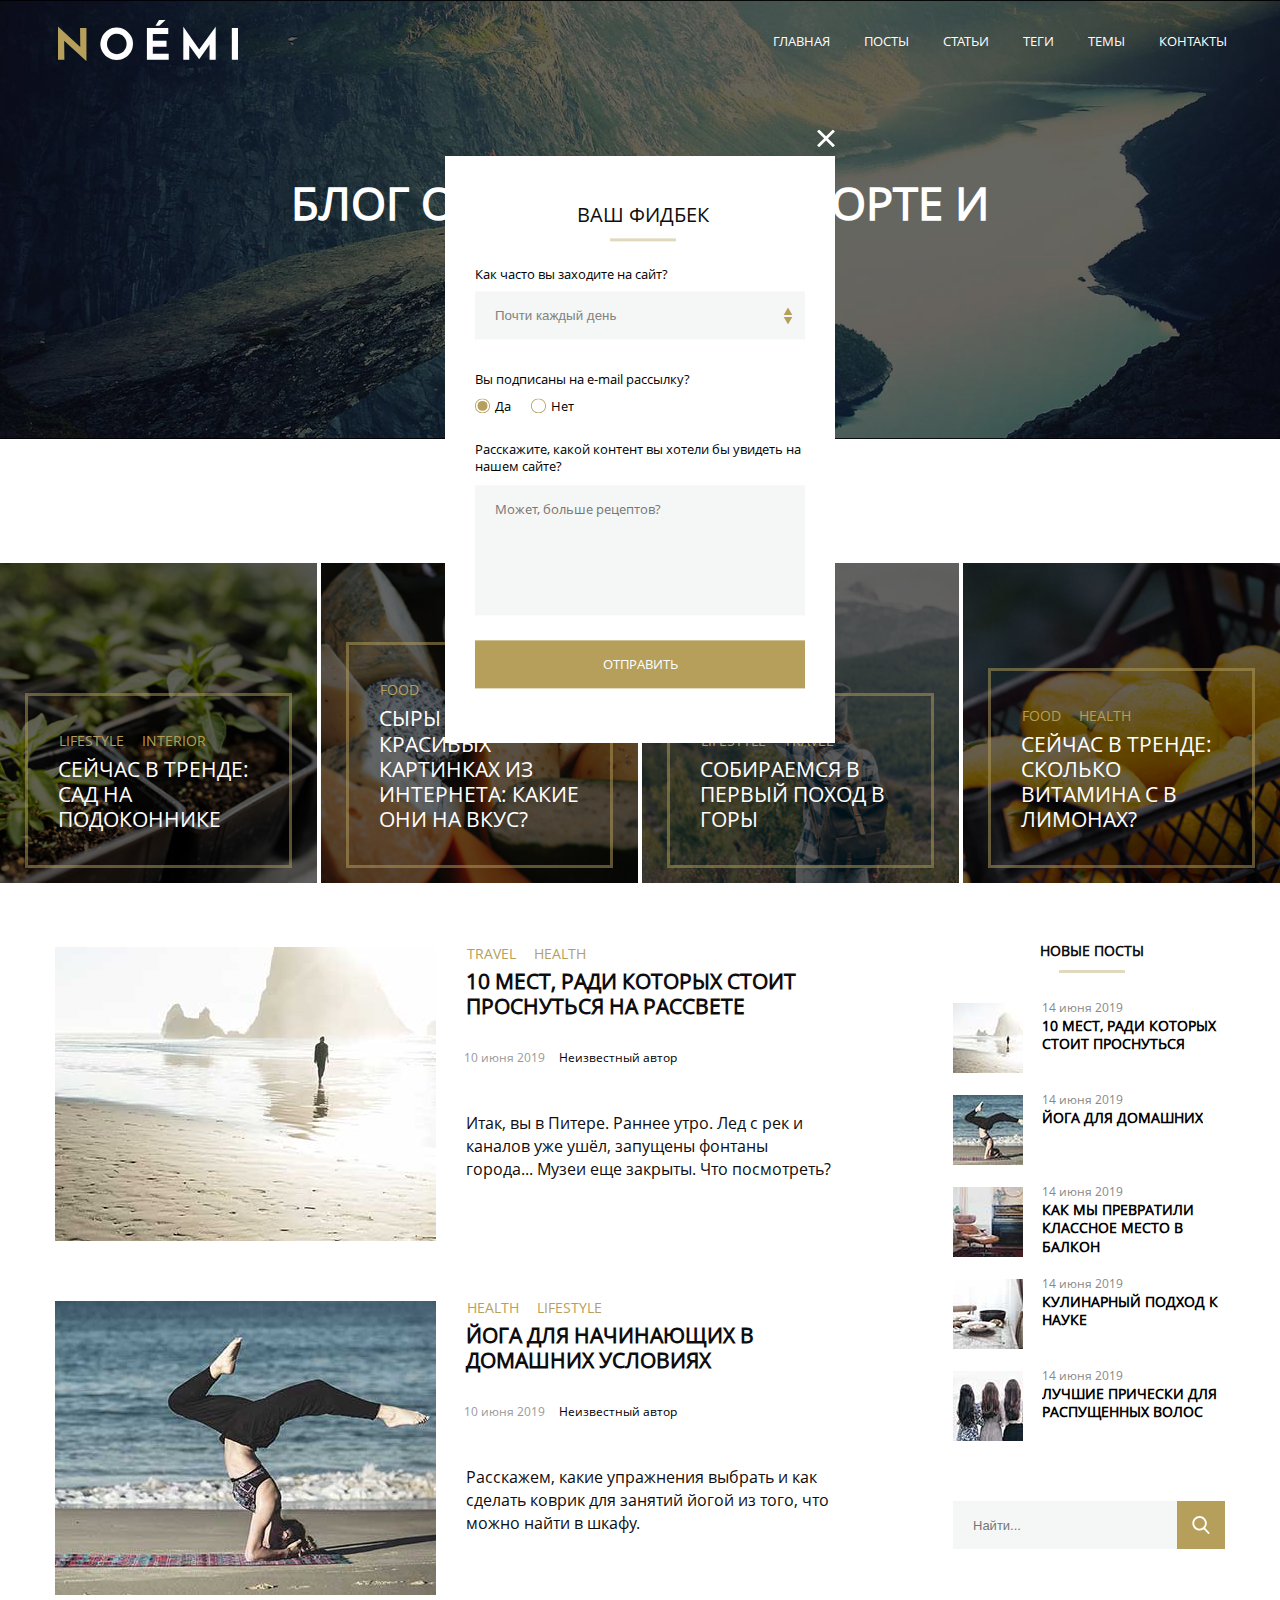
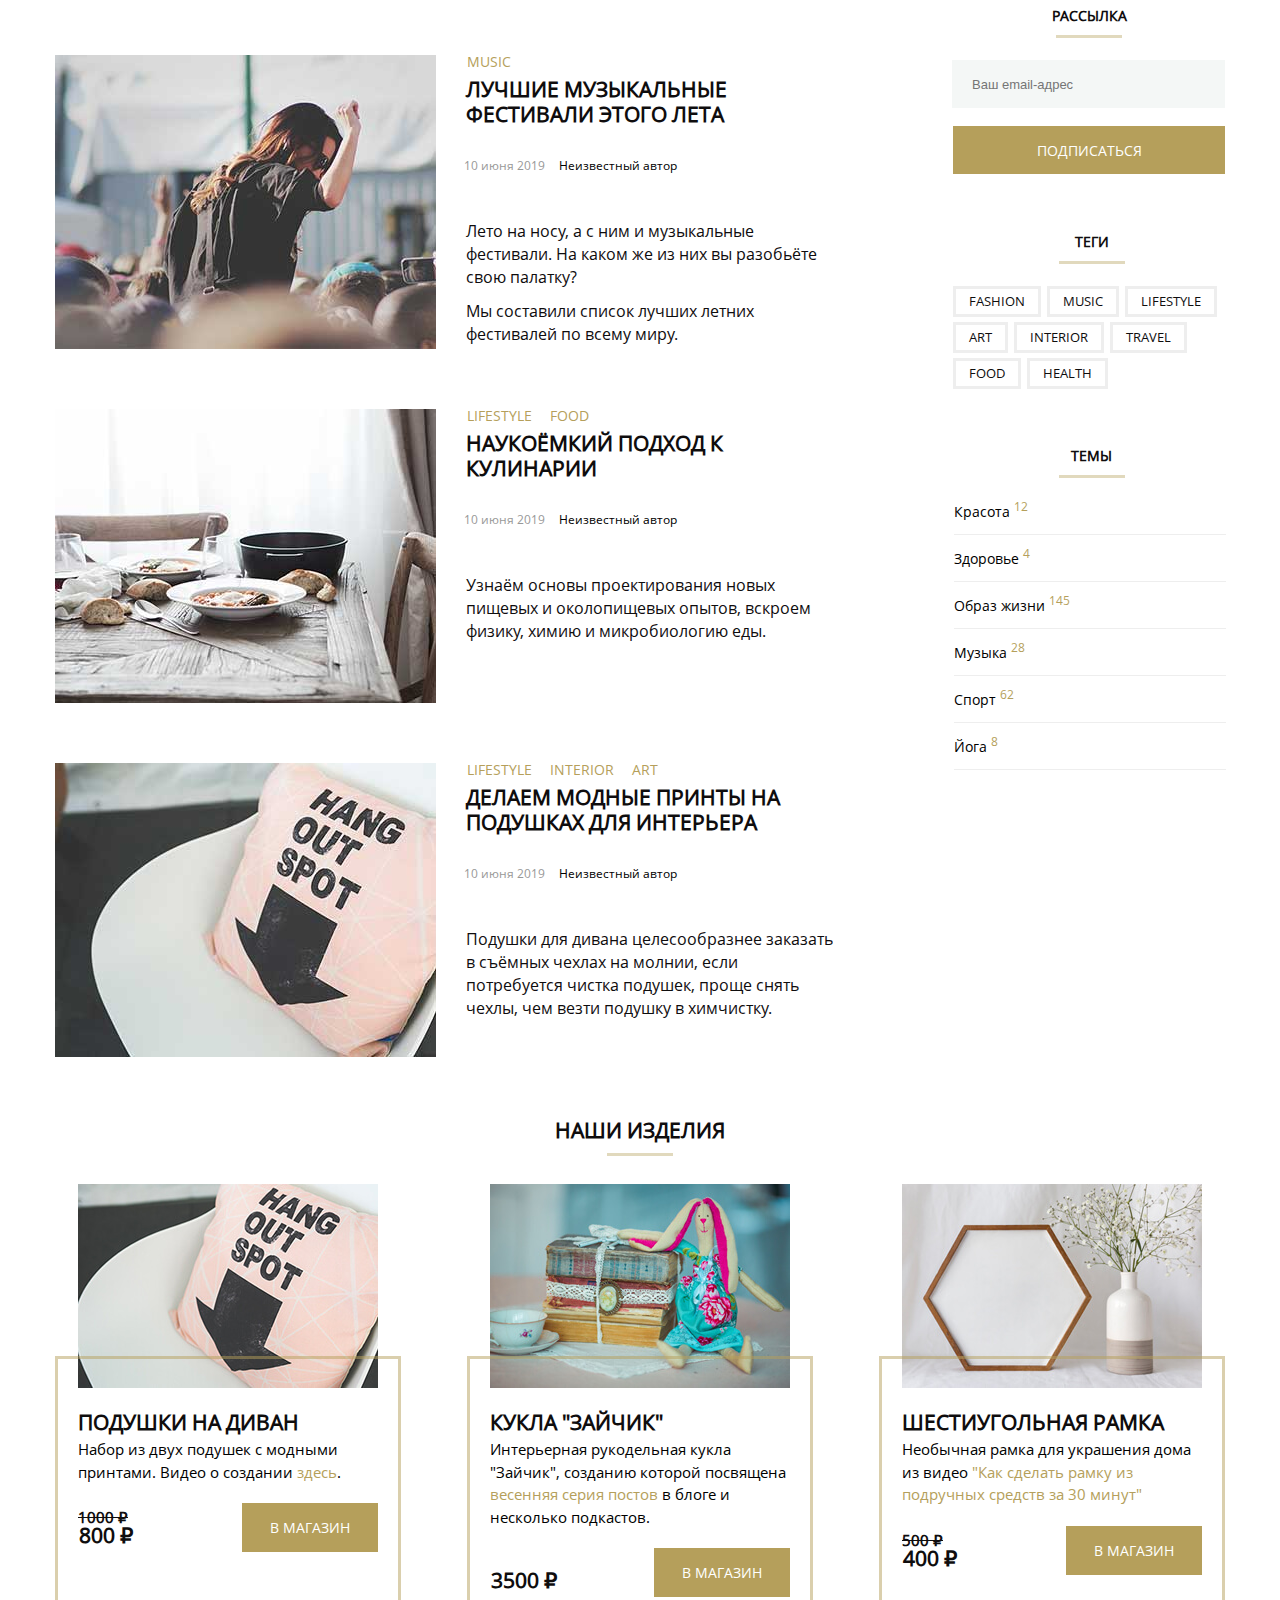
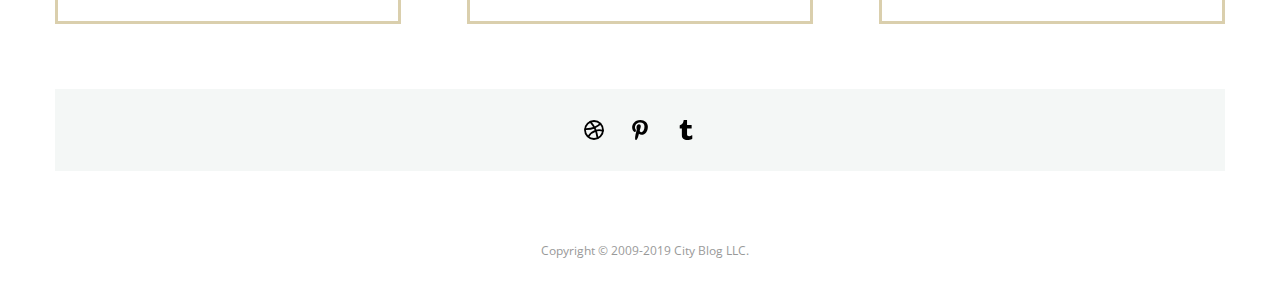
==== index.html @ 02166ed2 "way" ====
<!DOCTYPE html>
<html lang="en">

<head>
  <meta charset="UTF-8">
  <meta name="viewport" content="width=device-width, initial-scale=1.0">
  <title>Блог о творчестве, спорте и образе жизни></title>
    <link rel="stylesheet" href="css/style.css">
</head>
<body>

 <header class="header">
    <div class="header-wrapper">
          <div class="header-navigation">
            <div class="header-logo">
                <a href="#0">
                    <img src="svg/noemi-logo.svg" 
                    alt="Блог о творчестве, спорте и образе жизни"
                     class="header-logo__image">
                    </a>
                </div>
                <nav class="header-menu">
                  <button type="button" class="menu__button">
                    <span class="menu__button-label"></span>
                  </button>
                  <ul class="header-menu__list">
                    <li class="header-menu__item">
                      <a href="#" class="header-menu__link">Главная</a>
                    </li>
                    <li class="header-menu__item">
                      <a href="#" class="header-menu__link">Посты</a>
                    </li>
                    <li class="header-menu__item">
                      <a href="#" class="header-menu__link">Статьи</a>
                    </li>
                    <li class="header-menu__item">
                      <a href="#" class="header-menu__link">Теги</a>
                    </li>
                    <li class="header-menu__item">
                      <a href="#" class="header-menu__link">Темы</a>
                    </li>
                    <li class="header-menu__item">
                      <a href="#" class="header-menu__link">Контакты</a>
                    </li>
                  </ul>
                </nav>
              </div>
            </div>
            <div class="header__title-logo">
              <a href="#0">
                <img src="SVG/noemi-logo.svg"
                alt="Блог о творчестве, спорте и образе жизни"
                     class="header-logo__image">
                    </a>
                </div>
                <h1 class="header__title">Блог о творчестве, спорте и образе жизни</h1>
              </header>
          
              <div class="page">
                <section class="aside-item trend">
                  <h3 class="trend__title">Сейчас в тренде</h3>
                  <div class="trend-posts__container">
                    <div class="trend-post trend-pic1">
                      <div class="trend-post__info">
                        <ul class="trend-post__tags">
                          <li class="trend-post__tag-wrapper">
                            <a href="" class="trend-post__tag">lifestyle</a>
                          </li>
                          <li class="trend-post__tag-wrapper">
                            <a href="" class="trend-post__tag">interior</a>
                          </li>
                        </ul>
                        <div class="trend-post__header-wrapper">
                          <a href="#0" class="trend-post__header">
                            Сейчас в тренде: сад на подоконнике
                          </a>
                        </div>
                      </div>
                    </div>
                    <div class="trend-post trend-pic2">
                      <div class="trend-post__info">
                        <ul class="trend-post__tags">
                          <li class="trend-post__tag-wrapper">
                            <a href="" class="trend-post__tag">food</a>
                          </li>
                        </ul>
                        <div class="trend-post__header-wrapper">
                          <a href="#0" class="trend-post__header">
                            Сыры на красивых картинках из интернета: какие они на вкус?</a>
                        </div>
                      </div>
                    </div>
                    <div class="trend-post trend-pic3">
                      <div class="trend-post__info">
                        <ul class="trend-post__tags">
                          <li class="trend-post__tag-wrapper">
                            <a href="" class="trend-post__tag">lifestyle</a>
                          </li>
                          <li class="trend-post__tag-wrapper">
                            <a href="" class="trend-post__tag">travel</a>
                          </li>
                        </ul>
                        <div class="trend-post__header-wrapper">
                          <a href="#0" class="trend-post__header">
                            Собираемся в первый поход в горы</a>
                        </div>
                      </div>
                    </div>
                    <div class="trend-post trend-pic4">
                      <div class="trend-post__info">
                        <ul class="trend-post__tags">
                          <li class="trend-post__tag-wrapper">
                            <a href="" class="trend-post__tag">food</a>
                          </li>
                          <li class="trend-post__tag-wrapper">
                            <a href="" class="trend-post__tag">health</a>
                          </li>
                        </ul>
                        <div class="trend-post__header-wrapper">
                          <a href="#0" class="trend-post__header">
                            Сейчас в тренде: сколько витамина C в лимонах?</a>
                        </div>
                      </div>
                    </div>
                  </div>
                </section>
          
                <div class="content-wrapper">
                  <main class="post-list">
                    <article class="post">
                      <a href="#0" class="post__pic">
                        <img class="post__img" src="image/last-post1.jpg"
                        alt="10 мест, ради которых стоит проснуться на рассвете">
                    </a>
                    <div class="post__info">
                      <ul class="post__tags">
                        <li class="post__tag-wrapper">
                            <a href="" class="post__tag">travel</a>
                        </li>
                        <li class="post__tag-wrapper">
                          <a href="" class="post__tag">health</a>
                        </li>
                      </ul>
                      <a href="#0">
                        <h4 class="post__header">
                          10 мест, ради которых стоит проснуться на рассвете
                        </h4>
                      </a>
                      <div class="post__date-author">
                        <time class="post__date" datetime="2019-06-10 12:00">10 июня 2019</time>
                        <a href="#0" class="post__author">Неизвестный автор</a>
                      </div>
                      <p class="post__intro">
                        Итак, вы в Питере. Раннее утро. Лед с рек и каналов уже ушёл,
                        запущены фонтаны города... Музеи еще закрыты. Что посмотреть?
                      </p>
                      <div class="post_border"></div>
                    </div>
                  </article>
                  <article class="post">
                    <a href="#0" class="post__pic">
                      <img class="post__img" src="image/last-post2.jpg"   
                      alt="Йога для начинающих в домашних условиях">
                    </a>
                    <div class="post__info">
                      <ul class="post__tags">
                        <li class="post__tag-wrapper">
                          <a href="#0" class="post__tag">health</a>
                        </li>
                        <li class="post__tag-wrapper">
                          <a href="#0" class="post__tag">lifestyle</a>
                        </li>
                      </ul>
                      <a href="#0">
                        <h4 class="post__header">
                          Йога для начинающих в домашних условиях
                        </h4></a>
                      <div class="post__date-author">
                        <time class="post__date" datetime="2019-06-10 12:00">10 июня 2019</time>
                        <a href="#0" class="post__author">Неизвестный автор</a>
                      </div>
                      <p class="post__intro">
                        Расскажем, какие упражнения выбрать и как сделать коврик для
                        занятий йогой из того, что можно найти в шкафу.
                      </p>
                      <div class="post_border"></div>
                    </div>
                  </article>
                  <article class="post">
                    <a href="#0" class="post__pic">
                      <img class="post__img" src="image/last-post3.jpg"
                      alt="Лучшие музыкальные фестивали этого лета">
            </a>
            <div class="post__info">
              <ul class="post__tags">
                <li class="post__tag-wrapper">
                  <a href="#0" class="post__tag">music</a>
                </li>
              </ul>
              <a href="#0">
                <h4 class="post__header">
                  Лучшие музыкальные фестивали этого лета
                </h4></a>
              <div class="post__date-author">
                <time class="post__date" datetime="2019-06-10 12:00">10 июня 2019</time>
                <a href="#0" class="post__author">Неизвестный автор</a>
              </div>
              <p class="post__intro">
                Лето на носу, а с ним и музыкальные фестивали. На каком же из
                них вы разобьёте свою палатку?
              </p>
              <p class="post__intro">
                Мы составили список лучших летних фестивалей по всему миру.
              </p>
              <div class="post_border"></div>
            </div>
          </article>
          <article class="post">
            <a href="#0" class="post__pic">
              <img class="post__img" src="image/last-post4.jpg"
              alt="Наукоёмкий подход к кулинарии">
            </a>
            <div class="post__info">
              <ul class="post__tags">
                <li class="post__tag-wrapper">
                  <a href="#0" class="post__tag">lifestyle</a>
                </li>
                <li class="post__tag-wrapper">
                  <a href="#0" class="post__tag">food</a>
                </li>
              </ul>
              <a href="#0">
                <h4 class="post__header">Наукоёмкий подход к кулинарии</h4></a>
              <div class="post__date-author">
                <time class="post__date" datetime="2019-06-10 12:00">10 июня 2019</time>
                <a href="#0" class="post__author">Неизвестный автор</a>
              </div>
              <p class="post__intro">
                Узнаём основы проектирования новых пищевых и околопищевых
                опытов, вскроем физику, химию и микробиологию еды.
              </p>
              <div class="post_border"></div>
            </div>
          </article>
          <article class="post">
            <a href="#0" class="post__pic">
              <img class="post__img" src="image/last-post5.jpg" 
              alt="Делаем модные принты на подушках для интерьера">
            </a>
            <div class="post__info">
              <ul class="post__tags">
                <li class="post__tag-wrapper">
                  <a href="#0" class="post__tag">lifestyle</a>
                </li>
                <li class="post__tag-wrapper">
                  <a href="#0" class="post__tag">interior</a>
                </li>
                <li class="post__tag-wrapper">
                  <a href="#0" class="post__tag">art</a>
                </li>
              </ul>
              <a href="#0">
                <h4 class="post__header">
                  Делаем модные принты на подушках для интерьера
                </h4></a>
              <div class="post__date-author">
                <time class="post__date" datetime="2019-06-10 12:00">10 июня 2019</time>
                <a href="#0" class="post__author">Неизвестный автор</a>
              </div>
              <p class="post__intro">
                Подушки для дивана целесообразнее заказать в съёмных чехлах на
                молнии, если потребуется чистка подушек, проще снять чехлы, чем
                везти подушку в химчистку.
              </p>
              <div class="post_border post_border-last"></div>
            </div>
          </article>
        </main>

        <aside class="aside">
          <section class="aside-item latest-posts">
            <h3 class="aside-item__title">Новые посты</h3>
            <div class="latest-posts__container">
              <div class="latest-post">
                <figure class="latest-post__pic">
                  <img src="image/2.jpg"
                  alt="10 мест, ради которых стоит проснуться">
                </figure>
                <div class="latest-post__info">
                  <time class="latest-post__date" datetime="2019-06-14 12:00">14 июня 2019</time>
                  <h4 class="latest-post__subtitle">
                    <a href="#0" class="latest-post__link">10 мест, ради которых стоит проснуться</a>
                  </h4>
                </div>
              </div>
              <div class="latest-post">
                <figure class="latest-post__pic">
                  <img src="image/151.jpg" alt="Йога для домашних">
                </figure>
                <div class="latest-post__info">
                  <time class="latest-post__date" datetime="2019-06-14 12:00">14 июня 2019</time>
                  <h4 class="latest-post__subtitle">
                    <a href="#0" class="latest-post__link">Йога для домашних</a>
                  </h4>
                </div>
              </div>
              <div class="latest-post">
                <figure class="latest-post__pic">
                  <img src="image/45.jpg"
                  alt="Как мы превратили классное место в балкон">
                </figure>
                <div class="latest-post__info">
                  <time class="latest-post__date" datetime="2019-06-14 12:00">14 июня 2019</time>
                  <h4 class="latest-post__subtitle">
                    <a href="#0" class="latest-post__link">Как мы превратили классное место в балкон
                    </a>
                  </h4>
                </div>
              </div>
              <div class="latest-post">
                <figure class="latest-post__pic">
                  <img src="image/501.jpg"
                  alt="Кулинарный подход к науке">
                </figure>
                <div class="latest-post__info">
                  <time class="latest-post__date" datetime="2019-06-14 12:00">14 июня 2019</time>
                  <h4 class="latest-post__subtitle">
                    <a href="#0" class="latest-post__link">Кулинарный подход к науке</a>
                  </h4>
                </div>
              </div>
              <div class="latest-post">
                <figure class="latest-post__pic">
                  <img src="image/7.jpg" 
                  alt="Лучшие прически для распущенных волос">
                </figure>
                <div class="latest-post__info">
                  <time class="latest-post__date" datetime="2019-06-14 12:00">14 июня 2019</time>
                  <h4 class="latest-post__subtitle">
                    <a href="#0" class="latest-post__link">Лучшие прически для распущенных волос</a>
                  </h4>
                </div>
              </div>
            </div>
          </section>
          <div class="aside-item">
            <form class="search">
              <label class="search__input-label">
                <span class="visually-hidden">Поле поиска</span>
                <input type="search" class="search__input" placeholder="Найти...">
              </label>    
              <button class="search__button">
                <img src="svg/search.svg"
                alt="Найти...">
                <span class="visually-hidden">Найти</span>
              </button>
            </form>
          </div>
          <section class="aside-item">
            <h3 class="aside-item__title mailing-list__title">Рассылка</h3>
            <form class="mailing-list">
              <input type="email" class="mailing-list__input" placeholder="Ваш email-адрес">
              <button class="mailing-list__button">Подписаться</button>
            </form>
          </section>
          <section class="aside-item tags">
            <h3 class="aside-item__title">Теги</h3>
            <ul class="tags__container">
              <li class="tags__item-wrapper">
                <a href="#0" class="tags__item">Fashion</a>
              </li>
              <li class="tags__item-wrapper">
                <a href="#0" class="tags__item">Music</a>
              </li>
              <li class="tags__item-wrapper">
                <a href="#0" class="tags__item">Lifestyle</a>
              </li>
              <li class="tags__item-wrapper">
                <a href="#0" class="tags__item">Art</a>
              </li>
              <li class="tags__item-wrapper">
                <a href="#0" class="tags__item">Interior</a>
              </li>
              <li class="tags__item-wrapper">
                <a href="#0" class="tags__item">Travel</a>
              </li>
              <li class="tags__item-wrapper">
                <a href="#0" class="tags__item">Food</a>
              </li>
              <li class="tags__item-wrapper">
                <a href="#0" class="tags__item">Health</a>
              </li>
            </ul>
          </section>
          <section class="aside-item themes">
            <h3 class="aside-item__title">Темы</h3>
            <ul class="themes__container">
              <li class="themes__item">
                <a href="#0" class="themes__name">Красота</a>
                <span class="themes__number">12</span>
              </li>
              <li class="themes__item">
                <a href="#0" class="themes__name">Здоровье</a>
                <span class="themes__number">4</span>
              </li>
              <li class="themes__item">
                <a href="#0" class="themes__name">Образ жизни</a>
                <span class="themes__number">145</span>
              </li>
              <li class="themes__item">
                <a href="#0" class="themes__name">Музыка</a>
                <span class="themes__number">28</span>
              </li>
              <li class="themes__item">
                <a href="#0" class="themes__name">Спорт</a>
                <span class="themes__number">62</span>
              </li>
              <li class="themes__item">
                <a href="#0" class="themes__name">Йога</a>
                <span class="themes__number">8</span>
              </li>
            </ul>
          </section>
        </aside>
      </div>

      <section class="aside-item products">
        <h3 class="products__title">Наши изделия</h3>
        <div class="products__container">
          <article class="product">
            <a href="#0" class="product__pic">
              <div class="settee-pillows product__img"></div>
            </a>
            <div class="product__content">
              <div class="product__header-wrapper">
                <h4 class="product__header">
                  <a href="#0" class="product__header-link">
                    Подушки на диван</a>
                </h4>
              </div>
              <div class="product__description">
                Набор из двух подушек с модными принтами. Видео о создании
                <a href="#0" class="product__description-link">здесь</a>.
              </div>
              <div class="product__price_and_button">
                <div class="product__price_wrapper">
                  <div class="product__obsolete-price">1000 ₽</div>
                  <div class="product__price"> 800 ₽</div>
                </div>
                <button class="product__buy"> В магазин</button>
              </div>
            </div>
          </article>
          <article class="product">
            <a href="#0" class="product__pic">
              <div class="doll-hare product__img"></div>
            </a>
            <div class="product__content">
              <div class="product__header-wrapper">
                <h4 class="product__header">
                  <a href="#0" class="product__header-link">Кукла  "зайчик"</a>
                </h4>
              </div>
              <div class="product__description">
                Интерьерная рукодельная кукла "Зайчик", созданию которой
                посвящена
                <a href="#0" class="product__description-link">весенняя серия постов</a>
                в блоге и несколько подкастов.
              </div>
              <div class="product__price_and_button">
                <div class="product__price_wrapper">
                  <div class="product__price">3500 ₽</div>
                </div>
                <button class="product__buy">В магазин</button>
              </div>
            </div>
          </article>
          <article class="product">
            <a href="#0" class="product__pic">
              <div class="octagon product__img"></div>
            </a>
            <div class="product__content">
              <div class="product__header-wrapper">
                <h4 class="product__header">
                  <a href="#0" class="product__header-link">Шестиугольная рамка</a>
                </h4>
              </div>
              <div class="product__description">
                Необычная рамка для украшения дома из видео
                <a href="#0" class="product__description-link">"Как сделать рамку из подручных средств за 30 минут"</a>
              </div>
              <div class="product__price_and_button">
                <div class="product__price_wrapper">
                  <div class="product__obsolete-price">500 ₽</div>
                  <div class="product__price">400 ₽</div>
                </div>
                <button class="product__buy">В магазин</button>
              </div>
            </div>
          </article>
        </div>
      </section>
    </div>

    <footer>
        <div class="footer-wrapper">
          <address class="footer__social">
            <ul class="social__items-list">
              <li class="social__item">
                <a href="#0" class="social__item-link social__item-dribbble">
                  <span class="visually-hidden">dribble</span>
                </a>
              </li>
              <li class="social__item">
                <a href="#0" class="social__item-link social__item-pinterest">
                  <span class="visually-hidden">pinterest</span>
                </a>
              </li>
              <li class="social__item">
                <a href="#0" class="social__item-link social__item-tumblr">
                  <span class="visually-hidden">tumblr</span>
                </a>
              </li>
            </ul>
          </address>
          <div class="footer__copyright">
            <a href="#0" class="footer__copyright-link">Copyright © 2009-2019 City Blog LLC.
            </a>
          </div>
        </div>
      </footer>

    <!-- FEEDBACK POPUP -->
    <div class="feedback-form">
      <div class="aside-item__title feedback__title">Ваш фидбек</div>
      <div class="feedback__textblock">Как часто вы заходите на сайт?</div>
      <select class="feedback__interval">
        <option>Почти каждый день</option>
        <option>Почти каждую ночь</option>
      </select>
      <div class="feedback__textblock">Вы подписаны на e-mail рассылку?</div>
      <div class="feedback__email-signup__group">
        <div class="feedback__email-signup-item">
          <input type="radio" class="feedback__email-signup__radio" name="email-signup__group" id="feedback__email-signup__yes" checked="">
          <label class="feedback__email-signup__text" for="feedback__email-signup__yes">Да</label>
        </div>
        <div class="feedback__email-signup-item">
          <input type="radio" class="feedback__email-signup__radio" name="email-signup__group" id="feedback__email-signup__no">
          <label class="feedback__email-signup__text" for="feedback__email-signup__no">Нет</label>
        </div>
      </div>
      <div class="feedback__textblock">
        Расскажите, какой контент вы хотели бы увидеть на нашем сайте?
      </div>
      <textarea class="feedback__comment" name="feedback" cols="40" rows="5" placeholder="Может, больше рецептов?"></textarea>
      <button class="feedback-send__button">Отправить</button>
    </div>
                        

</body>
</html>
---- css/style.css ----
@font-face {
  font-family: open-sans-regular;
  src: url(../font/OpenSans-Regular.woff);
  font-weight: 400;
  font-style: normal;
}

@font-face {
  font-family: open-sans-bold;
  src: url(../font/OpenSans-Regular.woff2);
  font-weight: 400;
  font-style: normal;
}

body {
  margin: 0;
  font-family: open-sans-regular, serif;
}

a {
  text-decoration: none;
  text-transform: uppercase;
}

/* ====================== HEADER ====================== */

.header {
  background-repeat: no-repeat;
  background-position: center center;
  background-size: cover;
  position: relative;
  padding: 0 0;
  z-index: 0;
}
.header::after {
  content: "";
  background-color: rgba(0, 0, 0, 0.6);
  position: absolute;
  top: 0;
  left: 0;
  right: 0;
  padding: 0 0;
  width: 100%;
  height: 100%;
  z-index: -1;
}
.header-wrapper {
  margin: auto;
  padding: 0 0;
}
.menu__button {
  width: 0.9em;
  height: 0.8em;
  border: none;
  padding: 0;
  background-color: transparent;
  font-size: 25px;
  position: relative;
  text-indent: -9999px;
  cursor: pointer;
}
.menu__button-label {
  width: 100%;
  height: 3px;
  margin-top: -0.1em;
  border-radius: 5px;
  background-color: #ffffff;
  position: absolute;
  left: 0;
  top: 50%;
}
.header__title {
  font-family: open-sans-bold, serif;
  text-transform: uppercase;
  color: white;
  text-align: center;
}

@media  (min-width: 1200px)  {
  .header {
    background-image:  url(../image/banner-bg.jpg);
}
.header-wrapper {
  flex-direction: column;
  align-items: center;
  display: flex;
}
.header-navigation {
  margin-top: 20px;
  align-items: center;
  display: flex;
  justify-content: space-between;
  width: 1170px;
}
.header-logo {
  width: 180px;
  margin-left: 3px;
}
.menu__button {
  display: none;
}
.header-menu__list {
  list-style-type: none;
  margin: -5px -2px 0 0;
  display: flex;
  color: white;
}
.header-menu__link {
  color: white;
  font-size:  13px;
}
.header-menu__link:hover {
  text-decoration: underline;
}
.header-menu__item {
  text-decoration: none;
  text-transform: uppercase;
}
.header-menu__item:not(:first-child) {
  margin-left: 34px;
}
.header__title {
  width: 700px;
  padding: 100px 0 125px 0;
  margin: 0 auto;
  font-size: 45px;
  line-height: 1.65;
}
.header__title-logo {
  display: none;
}
}

@media (min-width: 641px) and (max-width: 1200px) {
.header {
  background-image: url(../image/banner-bg.jpg);
  padding-top: 43px;
}
.header-navigation {
  margin: 0px 35px 0 35px;
  display: flex;
  justify-content: space-between;
}
.header-logo {
  width: 160px;
}
.menu__button {
  margin-top: 10px;
}
.menu__button:before {
  top: 0;
}
.menu__button:after {
  bottom: 2px;
}
.menu__button:before,
.menu__button:after {
  content: "";
  width: 100%;
  height: 3px;
  border-radius: 5px;
  background-color: #ffffff;
  position: absolute;
  left: 0;
}
.header-menu__list {
  display: none;
}
.header__title {
  width: 600px;
  padding: 85px 0 116px 0;
  margin: 0 auto;
  font-size: 40px;
  line-height: 1.35;
}
.header__title-logo {
  display: none;
}
}

@media (max-width: 641px) {
.header {
  background-image: url(../image/banner-mobile.jpg);
}
.header-navigation {
margin: 0 15px 0 15px;
padding-top: 11px;
display: flex;
align-items: flex-end;
flex-direction: column;
}
.header-logo {
display: none;
}
.menu__button {
margin: 22px 2px 0 0;
}
.menu__button:before {
top: 0;
}
.menu__button:after {
bottom: 2px;
}
.menu__button:before,
.menu__button:after {
content: "";
width: 100%;
height: 3px;
border-radius: 5px;
background-color: #ffffff;
position: absolute;
left: 0;
}
.header-menu__list {
display: none;
}
.header__title {
padding: 30px 30px 212px 30px;
margin: 0 auto;
font-size: 112px;
line-height: 1.35;
}
.header__title-logo {
padding: 172px 45px 0 45px;
margin: auto;
}
}

/* ====================== TREND ====================== */

.trend__title {
font-family: open-sans-bold, serif;
color: #0f0d0e;
text-transform: uppercase;
text-align: center;
}
.trend__title::after {
content: "";
display: block;
background-color: #e1d9bd;
height: 3px;
width: 66px;
}
.trend-posts__container {
display: flex;
flex-wrap: wrap;
}
.trend-post__tags {
margin-top: -5px;
margin-bottom: 5px;
padding: 0;
list-style-type: none;
display: flex;
flex-wrap: wrap;
}
.trend-post__tag {
font-size:  13px;
color: #b59f5b;
font-family: open-sans-bold, serif;
margin: 1px;
align-self: flex-end;
}
.trend-post__tag:hover {
text-decoration: underline;
}
.trend-post {
background-repeat: no-repeat;
background-position: center center;
background-size: cover;
background-color: #606260;
position: relative;
padding: 0 0;
z-index: 0;
display: flex;
flex-direction: column;
justify-content: flex-end;
box-sizing: border-box;
}
.trend-post::after {
content: "";
background-color: rgba(0, 0, 0, 0.6);
position: absolute;
top: 0;
left: 0;
right: 0;
padding: 0 0;
width: 100%;
height: 100%;
z-index: -1;
}
.trend-post__tag-wrapper {
display: inline-block;
}

.trend-post__info {
box-sizing: border-box;
border: 3px solid rgba(181, 159, 91, 0.5);
color: #0f0d0e;
font-size:  12px;
text-transform: uppercase;
font-family: open-sans-bold, serif;
}

.trend-post__tags {
display: flex;
list-style-type: none;
}
.trend-post__header {
color: #fff;
font-size: 16px;
}
.trend-post__header:hover {
color: #b59f5b;
}
.trend-pic1{  
background-image: url(../image/trend1.jpg);
}
.trend-pic2{  
background-image: url(../image/trend2.jpg);
}
.trend-pic3{  
background-image: url(../image/trend3.jpg);
}
.trend-pic4{  
background-image: url(../image/trend4.jpg);
}

@media (min-width: 1200px) {
.trend__title {
  font-size: 21px;
  margin-bottom: 26px;
  margin-top: 13px;
}
.trend__title::after {
  margin: 8px auto 0;
}
.trend-post {
  min-height: 320px;
  width: calc((100% - 12px) / 4);
  margin: 2px 2px 0 2px;
  padding: 15px 25px;
}
.trend-post:nth-child(4n + 1) {
  margin: 2px 2px 0 0;
}
.trend-post:nth-child(4n) {
  margin: 2px 0 0 2px;
}
.trend-post__tag {
  font-size: 14px;
}
.trend-post__tag-wrapper {
  margin-right: 16px;
}
.trend-post__tags {
  margin: 35px 30px 0 30px;
}
.trend-post__header {
  font-size: 21px;
  line-height: 1.2;
}
.trend-post__header-wrapper {
  padding: 7px 30px 33px 30px;
}
}

@media (min-width: 641px) and (max-width: 1200px) {
.trend__title {
  font-size: 18px;
  margin-top: 18px;
  margin-bottom: 16px;
}
.trend__title::after {
  margin: 8px auto 0;
}
.trend-post {
  min-height: 248px;
  width: calc(50% - 2px);
  padding: 15px 20px 15px 20px;
}
.trend-post:nth-child(2n + 1) {
  margin: 3px 2px 0 0;
}
.trend-post:nth-child(2n + 2) {
  margin: 3px 0 0 2px;
}
.trend-post__tag {
  font-size: 14px;
}
.trend-post__tag-wrapper {
  margin-right: 16px;
  margin-left: 0px;
}
.trend-post__tags {
  margin: 30px 30px 8px 30px;
}
.trend-post__header-wrapper {
  margin: 0px 50px 30px 30px;
}
.trend-post__header {
  font-size: 16px;
  line-height: 1.3;
}
}

@media (min-width: 641px) and (max-width: 1200px) and (orientation: landscape) {
.trend-post {
  width: calc(25% - 4px);
}
.trend-post:nth-child(4n + 1) {
  margin: 4px 2px 0 0;
}
.trend-post:nth-child(4n) {
  margin: 4px 0 0 2px;
}
.trend-post:nth-child(4n + 2) {
  margin: 4px 2px 0 2px;
}
.trend-post:nth-child(4n + 3) {
  margin: 4px 2px 0 2px;
}
}

@media (max-width: 641px) {
.trend__title {
  font-size: 16px;
  margin-bottom: 21px;
}
.trend__title::after {
  margin: 8px auto 0;
}
.trend-post__tag {
  font-size: 14px;
  margin: 2px;
}
.trend-post {
  min-height: 231px;
  width: 100%;
  padding: 20px 15px 17px 15px;
}
.trend-post:nth-child(n + 1) {
  margin: 3px 0 0 0;
}
.trend-post__tag-wrapper {
  margin-right: 14px;
}
.trend-post__tags {
  margin: 28px 20px 0 20px;
}
.trend-post__header {
  line-height: 1.3;
}
.trend-post__header-wrapper {
  margin: 8px 25px 25px 20px;
}
}

@media (max-width: 641px) and (orientation: landscape) {
.trend-post {
  width: calc(50% - 1px);
}
.trend-post:nth-child(2n + 1) {
  margin: 2px 1px 0 0;
}
.trend-post:nth-child(2n + 2) {
  margin: 2px 0 0 1px;
}
}

/* ====================== MAIN ====================== */

.page {
margin-top: 64px;
margin-bottom: 4px;
display: flex;
flex-direction: column;
justify-content: center;
}
.content-wrapper {
display: flex;
justify-content: space-between;
}
.post {
display: flex;
justify-content: center;
}
.post__tags {
padding: 0;
list-style-type: none;
}
.post__tag-wrapper:last-child {
margin-right: 0;
}
.post__tag {
font-size: 15px;
color: #b59f5b;
font-family: open-sans-bold, serif;
}
.post__tag:hover {
text-decoration: underline;
}
.post__header {
color: #0f0d0e;
font-family: open-sans-bold, serif;
display: block;
line-height: 1.2;
}
.post__header:hover {
color: #b59f5b;
}
.post__date-author {
display: flex;
padding: 10px 0 0 0;
}
.post__date {
font-size:  12px;
color: #989898;
}
.post__author {
font-size:  12px;
font-family: open-sans-bold, serif;
text-transform: none;
color: black;
padding-left: 15px;
}
.post__intro {
color: #0f0d0e;
text-transform: none;
font-size: 15px;
}
.post__img {
display: block;
background-color: #eff6f1;
}

@media (min-width: 1200px) {
.page {
  align-items: center;
}
.content-wrapper {
  width: 1170px;
  flex-grow: 0;
  flex-shrink: 0;
}
.post-list {
  width: 778px;
}
.post {
  margin-bottom: 60px;
}
.post_border-last{
  display: none;
}
.post__pic {
  content: "";
  padding: 0;
  width: 381px;
  background-color: #eff6f1;
}
.post__info {
  padding: 0px 0px 0px 30px;
  width: 367px;
  overflow: hidden;
}
.post__tags {
  margin: -5px 0 -5px 1px;
}
.post__tag {
  font-size: 14px;
}
.post__tag-wrapper {
  display: inline-block;
  margin-right: 14px;
}
.post__header {
  font-size: 21px;
  margin: 10px 0 0 0;
}
.post__date-author {
  margin: 19px 0px 46px -2px;
}
.post__author {
  padding-left: 14px;
}
.post_border {
  display: none;
}
.post__intro {
  line-height: 1.45;
  font-size: 16px;
  margin-bottom: -5px;
}
}

@media (min-width: 641px) and (max-width: 1200px) {
.page {
  margin-top: 44px;
}
.post {
  flex-direction: column;
  margin-bottom: 41px;
}
.post_border-last{
  display: none;
}
.post__pic {
  margin: 0 35px 0px 35px;
}
.post__info {
  padding: 0px 35px 0px 35px;
  overflow: hidden;
  margin-top: -8px;
}
.post__tags {
  display: flex;
  margin-bottom: 5px;
  margin-top: 20px;
}
.post__tag-wrapper {
  display: flex;
  margin-right: 18px;
}
.post__tag {
  font-size: 14px;
}
.post__header {
  font-size: 17px;
  line-height: 1.25;
  margin: 10px 0 0 -2px;
}
.post__date-author {
  margin: 20px 0px 27px -3px;
}
.post__author {
  padding-left: 14px;
}
.post__intro {
  line-height: 1.5;
  margin-top: 0px;
  margin-bottom: 10px;
  font-size: 11.216px;
}
.post__img {
  width: 100%;
}
.post_border {
  height: 4px;
  background-color: #eeeeee;
  margin-top: 17px;
}
}

@media (max-width: 641px) {
.page {
  margin-top: 44px;
}
.content-wrapper {
  margin-top: -2px;
  flex-direction: column;
}
.post {
  flex-direction: column;
  margin-bottom: 35px;
}
.post__pic {
  margin: 0 16px 6px 16px;
}
.post__info {
  padding: 4px 15px 0px 15px;
  overflow: hidden;
}
.post__tags {
  margin-top: 0px;
  margin-bottom: 8px;
}
.post__tag-wrapper {
  display: inline-block;
  margin-right: 14px;
}
.post__tag {
  font-size: 14px;
}
.post__header {
  font-size: 16px;
  margin: -1px 0px 0px -1px;
  line-height: 1.25;
}
.post__date-author {
  margin: 7px 0px 14px -2px;
}
.post__author {
  padding-left: 13px;
}
.post__intro {
  line-height: 1.4;
  font-size: 14px;
  margin: 0 0 5px 0;
}
.post__img {
  width: 100%;
}
.post_border {
  height: 4px;
  background-color: #eeeeee;
  margin-top: 21px;
}
}

/* ====================== ASIDE ====================== */

.aside-item {
display: flex;
flex-direction: column;
align-items: center;
}
.aside-item__title {
font-size: 15px;
font-family: open-sans-bold, serif;
color: #0f0d0e;
text-transform: uppercase;
margin-bottom: 20px;
text-align: center;
}
.aside-item__title::after {
content: "";
display: block;
height: 3px;
width: 66px;
background-color: #e1d9bd;
margin: 10px auto 0;
}

.latest-posts {
display: flex;
flex-direction: column;
align-items: center;
}
.latest-post {
display: flex;
margin-bottom: 12px;
}
.latest-post__pic {
width: 70px;
height: 70px;
padding: 10px 0 0 0;
margin: 0;
}
.latest-post__info {
padding: 0;
margin: 0 0 0 19px;
}
.latest-post__date {
color: #878787;
text-decoration: none;
font-size:  12px;
margin-top: -4px;
padding: 0;
}
.latest-post__subtitle {
padding: 0;
margin: 0;
}
.latest-post__link {
color: black;
font-family: open-sans-bold, serif;
overflow: hidden;
display: block;
padding: 0;
margin: 0;
font-size:  13px;
line-height: 1.3;
}

.search {
display: flex;
align-items: stretch;
width: 100%;
}
.search__input-label {
height: 48px;
display: flex;
background-color: #f4f7f6;
width: 100%;
}
.search__input-span {
visibility: collapse;
font-size: 0;
}
.search__input {
border: 0;
background-color: #f4f7f6;
color: #797a7a;
}
.search__input:focus {
outline: none;
border: 1px solid #b59f5b;
}
.search__button {
box-sizing: border-box;
height: 48px;
width: 48px;
background-color: #b59f5b;
border-width: 0;
flex-grow: 0;
flex-shrink: 0;
padding: 15px;
}

.mailing-list {
display: flex;
flex-direction: column;
align-items: stretch;
width: 100%;
}
.mailing-list__input {
border: 0px;
background-color: #f4f7f6;
height: 48px;
color: #797a7a;
box-sizing: border-box;
padding: 0px 20px;
font-size:  12px;
margin-bottom: 18px;
}
.mailing-list__input:focus {
outline: none;
border: 1px solid #b59f5b;
}
.mailing-list__button {
box-sizing: border-box;
height: 48px;
background-color: #b59f5b;
border-width: 0;
color: white;
text-transform: uppercase;
font-family: open-sans-bold, serif;
padding: 15px;
font-size:  13px;
}
.mailing-list__button:hover {
background-color: #323232;
}

.tags__container {
padding: 0;
margin: 5px 0 0 0;
}
.tags__item-wrapper {
font-size: 0px;
display: inline-block;
margin: 0 2px 2px 0;
height: 30px;
}

.tags__item {
box-sizing: border-box;
border: 3px solid #eeeeee;
color: #0f0d0e;
text-transform: uppercase;
font-family: open-sans-bold, serif;
height: 30px;
font-size:  12px;
padding: 4px 13px;
}
.tags__item:hover {
border: 3px solid #b59f5b;
}

.themes__container {
margin-top: -10px;
list-style-type: none;
padding: 0;
}
.themes__item {
height: 47px;
padding: 10px 0px;
box-sizing: border-box;
border-bottom: 1px solid #eeeeee;
}
.themes__name {
color: black;
text-transform: none;
font-size:  13px;
font-family: open-sans-bold, serif;
}
.themes__name:hover {
color: #b59f5b;
}
.themes__number {
vertical-align: super;
text-transform: none;
color: #b59f5b;
font-size:  12px;
font-family: open-sans-bold, serif;
}
.themes__hr {
color: #eeeeee;
background-color: #eeeeee;
height: 1px;
}

@media (min-width: 1200px) {
.aside {
  width: 272px;
  align-items: stretch;
}
.aside-item {
  margin-top: -20px;
  margin-bottom: 64px;
}
.aside-item__title {
  margin-left: 5px;
  font-size: 14px;
}

.latest-post {
  margin-bottom: 12px;
}
.latest-post__subtitle {
  margin-top: 0px;
}
.latest-post__link {
  font-size: 14px;
}
.latest-post__info {
  padding-top: 2px;
}

.search {
  align-items: center;
  width: 272px;
  margin-top: 4px;
  margin-bottom: 13px;
}
.search__input-label {
  width: 224px;
}
.search__input {
  width: 224px;
  padding: 0px 20px;
  font-size:  13px;
}

.mailing-list {
  width: 272px;
  margin-top: 0px;
  margin-bottom: 3px;
}
.mailing-list__title {
  margin: 0px 0px 22px 0px;
}
.mailing-list__input {
  font-size:  13px;
  margin-left: -1px;
}
.mailing-list__button {
  font-size: 14px;
}

.tags__item {
  font-size: 12.5px;
}
.tags {
  margin-bottom: 55px;
  margin-top: -23px;
}

.themes__item {
  width: 272px;
  height: 47px;
  margin-left: 2px;
}
.themes__name {
  font-size: 14px;
}
}

@media (min-width: 641px) and (max-width: 1200px) {
.aside {
  margin: 0 36px 0 0px;
  align-items: center;
  width: 272px;
  flex-grow: 0;
  flex-shrink: 0;
}
.aside-item {
  margin-top: -20px;
  margin-bottom: 51px;
}
.aside-item__title {
  margin-left: 5px;
  font-size: 14px;
}

.latest-posts {
  margin-top: -18px;
}
.latest-posts__container {
  margin-top: -2px;
  align-items: flex-start;
  width: 100%;
}
.latest-post__link {
  font-family: open-sans-bold, serif;
  font-size: 14px;
}
.latest-post__info {
  padding: 0;
  margin: 2px 0 0 19px;
}
.latest-post {
  margin-left: 1px;
}
.latest-post__subtitle {
  margin-left: -1px;
}

.search {
  margin-top: 18px;
  margin-bottom: 12px;
}
.search__input {
  width: 100%;
  padding: 0px 20px;
  font-size:  13px;
}
.visually-hidden {
  display: none;
}

.mailing-list {
  margin-top: 2px;
  margin-bottom: 13px;
}
.mailing-list__input {
  font-size:  13px;
}
.mailing-list__button {
  font-size: 14px;
}

.tags {
  margin-left: 2px;
}

.themes__container {
  width: 100%;
}
.themes {
  margin-top: -18px;
  margin-left: 1px;
}
.themes__name {
  font-size: 14px;
}
}

@media (max-width: 641px) {
.aside {
  margin: 0 15px 0 15px;
  align-items: center;
}
.aside-item {
  margin-top: -20px;
  margin-bottom: 45px;
}
.aside-item__title {
  font-size: 16px;
}

.latest-posts {
  margin-top: -12px;
}
.latest-posts__container {
  align-items: flex-start;
  width: 100%;
}
.latest-post__pic {
  padding: 8px 0 2px 0;
}
.latest-post__subtitle {
  font-size: 15px;
}
.latest-post__link {
  font-size: 14px;
}

.search {
  margin-top: 20px;
  margin-bottom: -3px;
}
.search__input {
  width: 100%;
  padding: 0px 15px;
  font-size:  13px;
  margin-left: 2px;
}
.search__button {
  padding: 15px;
}
.visually-hidden {
  display: none;
}

.mailing-list__input {
  font-size:  13px;
  margin-left: -2px;
}
.mailing-list {
  margin-top: 2px;
  margin-bottom: -1px;
}
.mailing-list__button {
  font-size: 14px;
}

.themes {
  margin-top: -30px;
}
.themes__container {
  width: 100%;
}
.themes__name {
  font-size: 14px;
}
}


/* ====================== PRODUCTS ====================== */

.products__title {
  font-family: open-sans-bold, serif;
  color: #0f0d0e;
  text-transform: uppercase;
  text-align: center;
}
.products__title::after {
  content: "";
  display: block;
  height: 3px;
  width: 66px;
  background-color: #e1d9bd;
}
.products__container {
  display: flex;
  flex-wrap: wrap;
}
.product {
  display: flex;
  flex-flow: column;
}
.product__pic {
  content: "";
  background-color: #eff6f1;
}
.product__img {
  display: block;
}
.product__header {
  font-family: open-sans-bold, serif;
  color: #0f0d0e;
  text-transform: uppercase;
  padding: 0;
  margin: 0;
}
.product__header-link {
  color: #0f0d0e;
}
.product__description-link {
  text-decoration: none;
  text-transform: none;
  color: #b59f5b;
}
.product__description-link:hover {
  text-decoration: underline;
}
.product__price_wrapper {
  color: #0f0d0e;
  font-weight: bolder;
  text-transform: uppercase;
  flex-direction: column;
  display: flex;
  justify-content: flex-end;
  margin-bottom: 2px;
}
.product__obsolete-price {
  text-decoration: line-through;
  font-family: open-sans-bold, serif;
  font-size: 15px;
}
.product__price_and_button {
  display: flex;
  flex-direction: row;
  justify-content: space-between;
  font-family: open-sans-bold, serif;
}
.product__buy {
  box-sizing: border-box;
  font-family: open-sans-bold, serif;
  background-color: #b59f5b;
  border-width: 0;
  color: white;
  text-transform: uppercase;
}
.product__buy:hover {
  background-color: #323232;
}
.product__content {
  border: 3px solid rgba(181, 159, 91, 0.5);
  flex: 1 1 auto;
}

@media (min-width: 1200px) {
  .products {
    margin: -22px auto 60px auto;
    width: 1170px;
  }
  .products__title {
    margin-bottom: 28px;
    font-size: 21px;
  }
  .products__title::after {
    margin: 9px auto 0;
  }
  .products__container {
    justify-content: space-around;
  }
  .product {
    width: 300px;
    margin: 0 56px;
  }
  .product:nth-child(3n - 2) {
    margin-left: 0;
  }
  .product:nth-child(3n) {
    margin-right: 0;
  }
  .settee-pillows {
    content: url(../image/shop-item-desk1.jpg);
    width: 100%;
  }
  .doll-hare {
    content: url(../image/shop-item-desk2.jpg);
    width: 100%;
  }
  .octagon {
    content: url(../image/shop-item-desk3.jpg);
    width: 100%;
  }
  .product__header-wrapper {
    margin: 32px 0 2px 0;
  }
  .product__header {
    font-size: 21px;
  }
  .product__description {
    line-height: 1.5;
    font-size: 15px;
  }
  .product__price {
    font-size: 21px;
    margin: -6px 1px 1px 1px;
  }
  .product__price_and_button {
    margin-top: 20px;
    margin-bottom: 7px;
    padding: 0 0px;
  }
  .product__buy {
    font-size: 14px;
    padding: 15px 28px 15px 28px;
  }
  .product__content {
    margin: -32px -23px 20px -23px;
    padding: 17px 20px;
  }
}

@media (min-width: 641px) and (max-width: 1200px) {
  .products {
    margin-top: -7px;
  }
  .products__title {
    margin-bottom: 20px;
    font-size: 18px;
  }
  .products__title::after {
    margin: 8px auto 0;
  }
  .products__container {
    justify-content: space-between;
    flex-grow: 0;
    flex-shrink: 0;
  }
  .product {
    align-items: stretch;
    width: calc(50% - 90px);
  }
  .product:nth-child(odd) {
    margin: 8px 0px 0 57px;
  }
  .product:nth-child(even) {
    margin: 8px 57px 0 0px;
  }
  .settee-pillows {
    content: url(../image/shop-item-tablet1.jpg);
  }
  .doll-hare {
    content: url(../image/shop-item-tablet2.jpg);
  }
  .octagon {
    content: url(../image/shop-item-tablet3.jpg);
  }
  .product__pic {
    width: 100%;
  }
  .product__header-wrapper {
    margin: 31px 0 2px 0;
  }
  .product__header {
    font-size: 16px;
  }
  .product__description {
    margin-left: 3px;
    font-size: 15px;
    line-height: 1.5;
  }
  .product__header-wrapper {
    margin-left: 3px;
  }
  .product__obsolete-price {
    margin-bottom: -2px;
  }
  .product__price {
    font-size: 21px;
    margin-top: -5px;
  }
  .product__price_and_button {
    margin: 18px 0px 10px 0px;
    padding: 0 4px;
  }
  .product__buy {
    font-size: 14px;
    padding: 15px 28px 15px 28px;
    margin-right: 0px;
  }
  .product__content {
    margin: -32px -22px 20px -23px;
    padding: 17px;
  }
}

@media (max-width: 641px) {
  .products {
    margin-top: -37px;
  }
  .products__title {
    font-size: 16px;
    margin-bottom: 10px;
  }
  .products__title::after {
    margin: 10px auto 0;
  }
  .products__container {
    justify-content: center;
  }
  .product {
    align-items: stretch;
    width: 100%;
    margin: 18px 40px 40px 35px;
  }
  .settee-pillows {
    content: url(../image/shop-item-mobile1.jpg);
  }
  .doll-hare {
    content: url(../image/shop-item-mobile2.jpg);
  }
  .octagon {
    content: url(../image/shop-item-mobile3.jpg);
  }
  .product__pic {
    width: 100%;
  }
  .product__header {
    font-size: 16px;
  }
  .product__header-wrapper {
    margin-top: 3px;
  }
  .product__description {
    margin-top: 2px;
    margin-bottom: 20px;
    font-family: open-sans-regular, serif;
    font-size: 16px;
    line-height: 1.5;
  }
  .product__price {
    font-size: 21px;
    margin-top: -5px;
  }
  .product__buy {
    padding: 15px 27px 15px 28px;
    font-size: 14px;
  }
  .product__content {
    margin: -30px -25px -35px -20px;
    padding: 44px 22px 26px 17px;
    flex-grow: 0;
    flex-shrink: 0;
  }
}

/* ====================== FOOTER ====================== */

.footer-wrapper {
  display: flex;
  flex-direction: column;
  align-items: center;
}
.footer__social {
  box-sizing: border-box;
  display: flex;
  justify-content: center;
  background-color: #f4f7f6;
  padding: 31px;
}
.social__items-list {
  margin: 0;
  padding: 0;
  display: flex;
  list-style-type: none;
}
.social__item {
  height: 20px;
  width: 20px;
  padding: 0 13px;
}
.social__item-link {
  display: block;
  height: 20px;
  width: 20px;
  background-repeat: no-repeat;
  background-position: center center;
  background-size: 20px;
}
.social__item-dribbble {
  background-image: url("../svg/001-dribbble.svg");
}
.social__item-pinterest {
background-image: url("../svg/002-pinterest.svg");
}
.social__item-tumblr {
background-image: url("../svg/003-tumblr.svg");
}
.footer__copyright {
text-align: center;
padding: 74px 0px 40px 0px;
}
.footer__copyright-link {
font-size:  11px;
color: #999999;
font-family: open-sans-bold, serif;
text-transform: none;
}
.visually-hidden {
position: absolute;
width: 1px;
height: 1px;
margin: -1px;
padding: 0;
border: 0;
clip: rect(0 0 0 0);
overflow: hidden;
}

@media (min-width: 1200px) {
.footer-wrapper {
  padding: 0 30px;
  margin: -19px 0px 0 0px;
}
.footer__social {
  width: 1170px;
}
.footer__copyright {
  padding-top: 67px;
}
.footer__copyright-link {
  font-size: 12px;
  margin-left: 10px;
}
}

@media (min-width: 641px) and (max-width: 1200px) {
.footer-wrapper {
  padding: 0 30px;
  margin: -25px 5px 0 5px;
}
.footer__social {
  width: 100%;
  padding: 33px;
}
.footer__copyright {
  padding-top: 40px;
  margin-left: 10px;
}
}

@media (max-width: 641px) {
.footer-wrapper {
  padding: 0 15px;
  margin: -10px 0 0 0;
}
.footer__social {
  width: 100%;
}
.footer__copyright {
  padding-top: 40px;
  margin-left: 10px;
}
.footer__copyright-link {
  font-size: 12px;
}
}


/* ====================== POP UP ====================== */

.feedback__interval:focus {
  border: 1px solid #b59f5b;
}
.feedback__comment:focus {
  border: 1px solid #b59f5b;
}
.feedback-send__button:hover {
  background-color: #323232;
}
.feedback-form {
  position: fixed;
  background-color: white;
  width: 330px;
  top: 50%;
  left: 50%;
  transform: translate(-50%, -50%);
  padding: 30px;
  margin: auto;
  z-index: 1;
  font-family: open-sans-regular, serif;
}
.feedback-form::before {
  content: "";
   
  background-image: url(../svg/form-x.svg);
  background-repeat: no-repeat;
  background-position: right top;
  position: absolute;
  right: 0;
  z-index: 1;
}
div.feedback__title {
  font-family: open-sans-bold, serif;
  margin-bottom: 25px;
}
.feedback__interval {
  width: 100%;
  box-sizing: border-box;
  height: 48px;
  border-width: 0;
  background-color: #f4f7f6;
  color: #818382;
  outline: none;
  padding: 15px 20px;
  font-size: 10pt;
  margin: 8px 0 32px 0;
  -moz-appearance: none;
  -webkit-appearance: none;
 
  background-image: url(../svg/form-arrows.svg);
  background-size: 10px;
  background-repeat: no-repeat;
  background-position: right 12px center;
}
.feedback__email-signup__group {
  width: 100%;
  display: flex;
}
.feedback__email-signup-item input[type="radio"] {
  opacity: 0;
  position: absolute;
  width: 20px;
  height: 20px;
}
.feedback__email-signup-item label {
  display: inline-block;
  line-height: 20px;
  
  background-image: url(../svg/form-empty-circle.svg);
  background-repeat: no-repeat;
  padding: 0 20px 0 30px;
  margin-right: 15px;
  height: 25px;
  background-size: 25px 25px;
  background-position: 0px 0px;
}
.feedback__email-signup-item input[type="radio"]:checked ~ label,
label.checked {
  background-image: url(../svg/form-circle.svg);
}
.feedback__email-signup__text {
  font-family: open-sans-regular, serif;
  font-size: 10pt;
}
.feedback__email-signup__group {
  margin: 5px 0 30px 0;
}
.feedback__textblock {
  font-size: 10pt;
  line-height: 1.3;
}
.feedback__comment {
  resize: none;
  width: calc(100% - 40px);
  height: 100px;
  background-color: #f4f7f6;
  color: #818382;
  font-family: open-sans-regular, serif;
  padding: 15px 20px 15px 20px;
  outline: none;
  border: none;
  margin: 10px 0 20px 0;
}
.feedback-send__button {
  width: 100%;
  box-sizing: border-box;
  height: 48px;
  background-color: #b59f5b;
  border-width: 0;
  color: white;
  text-transform: uppercase;
  font-family: open-sans-bold, serif;
  padding: 15px;
  font-size: 10pt;
}

@media (min-width: 1200px) {
  .feedback-form::before {
    width: 18px;
    height: 18px;
    top: -27px;
  }
  div.feedback__title {
    font-size: 15pt;
    margin-top: 15px;
  }
  .feedback__email-signup-item label {
    padding: 0 20px 0 20px;
    margin-right: 0px;
    height: 20px;
    background-size: 15px 15px;
    background-position: 0 2px;
  }
  .feedback__email-signup__group {
    margin: 5px 0 25px 0;
  }
  .feedback-send__button {
    margin-bottom: 25px;
  }
}

@media (min-width: 641px) and (max-width: 1200px) {
  .feedback-form::before {
    width: 26px;
    height: 26px;
    top: -34px;
  }
  div.feedback__title {
    font-size: 13pt;
    margin-top: 18px;
  }
  .feedback-send__button {
    margin-bottom: 25px;
  }
}

@media (max-width: 641px) {
  .feedback-form {
    width: 282px;
    padding: 30px 25px 30px 25px;
  }
  .feedback-form::before {
    width: 26px;
    height: 26px;
    top: -32px;
  }
  div.feedback__title {
    font-size: 12pt;
    margin-top: -5px;
  }
  .feedback__interval {
    background-position: right 15px center;
  }
}
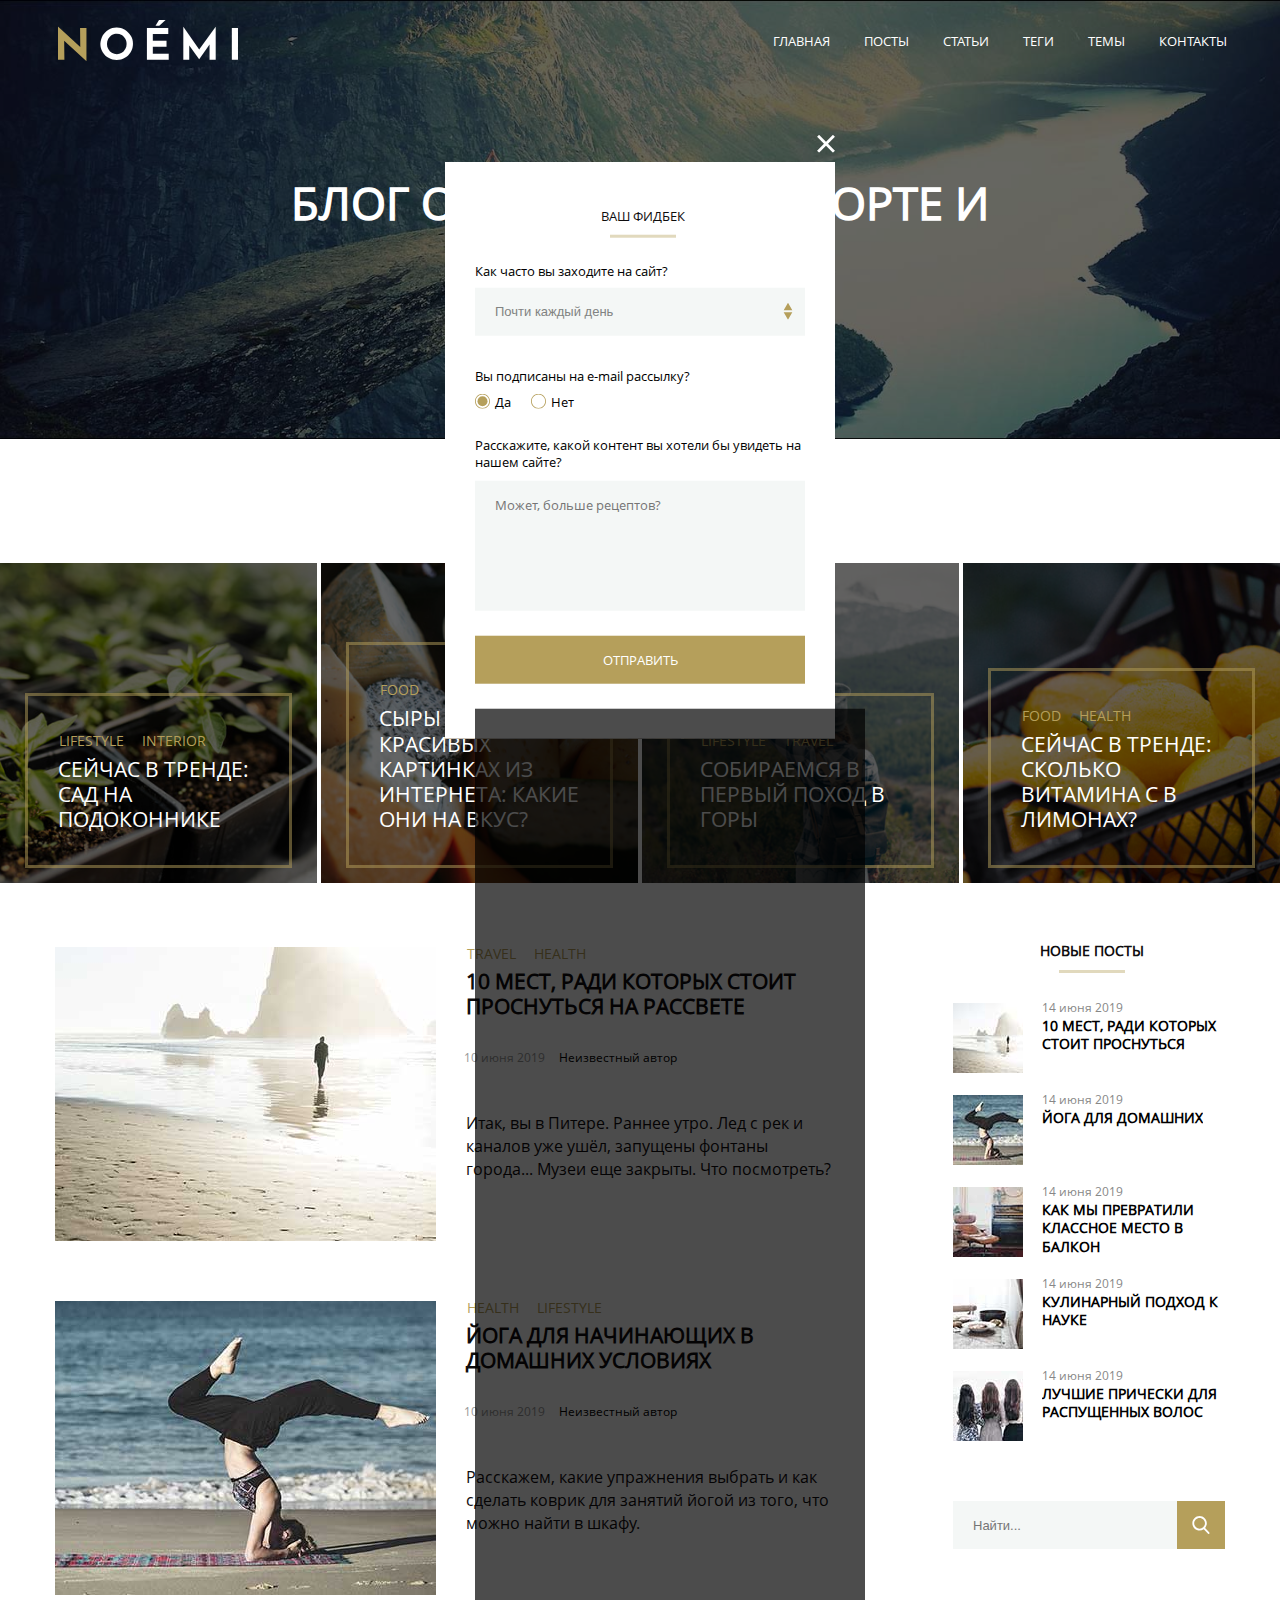
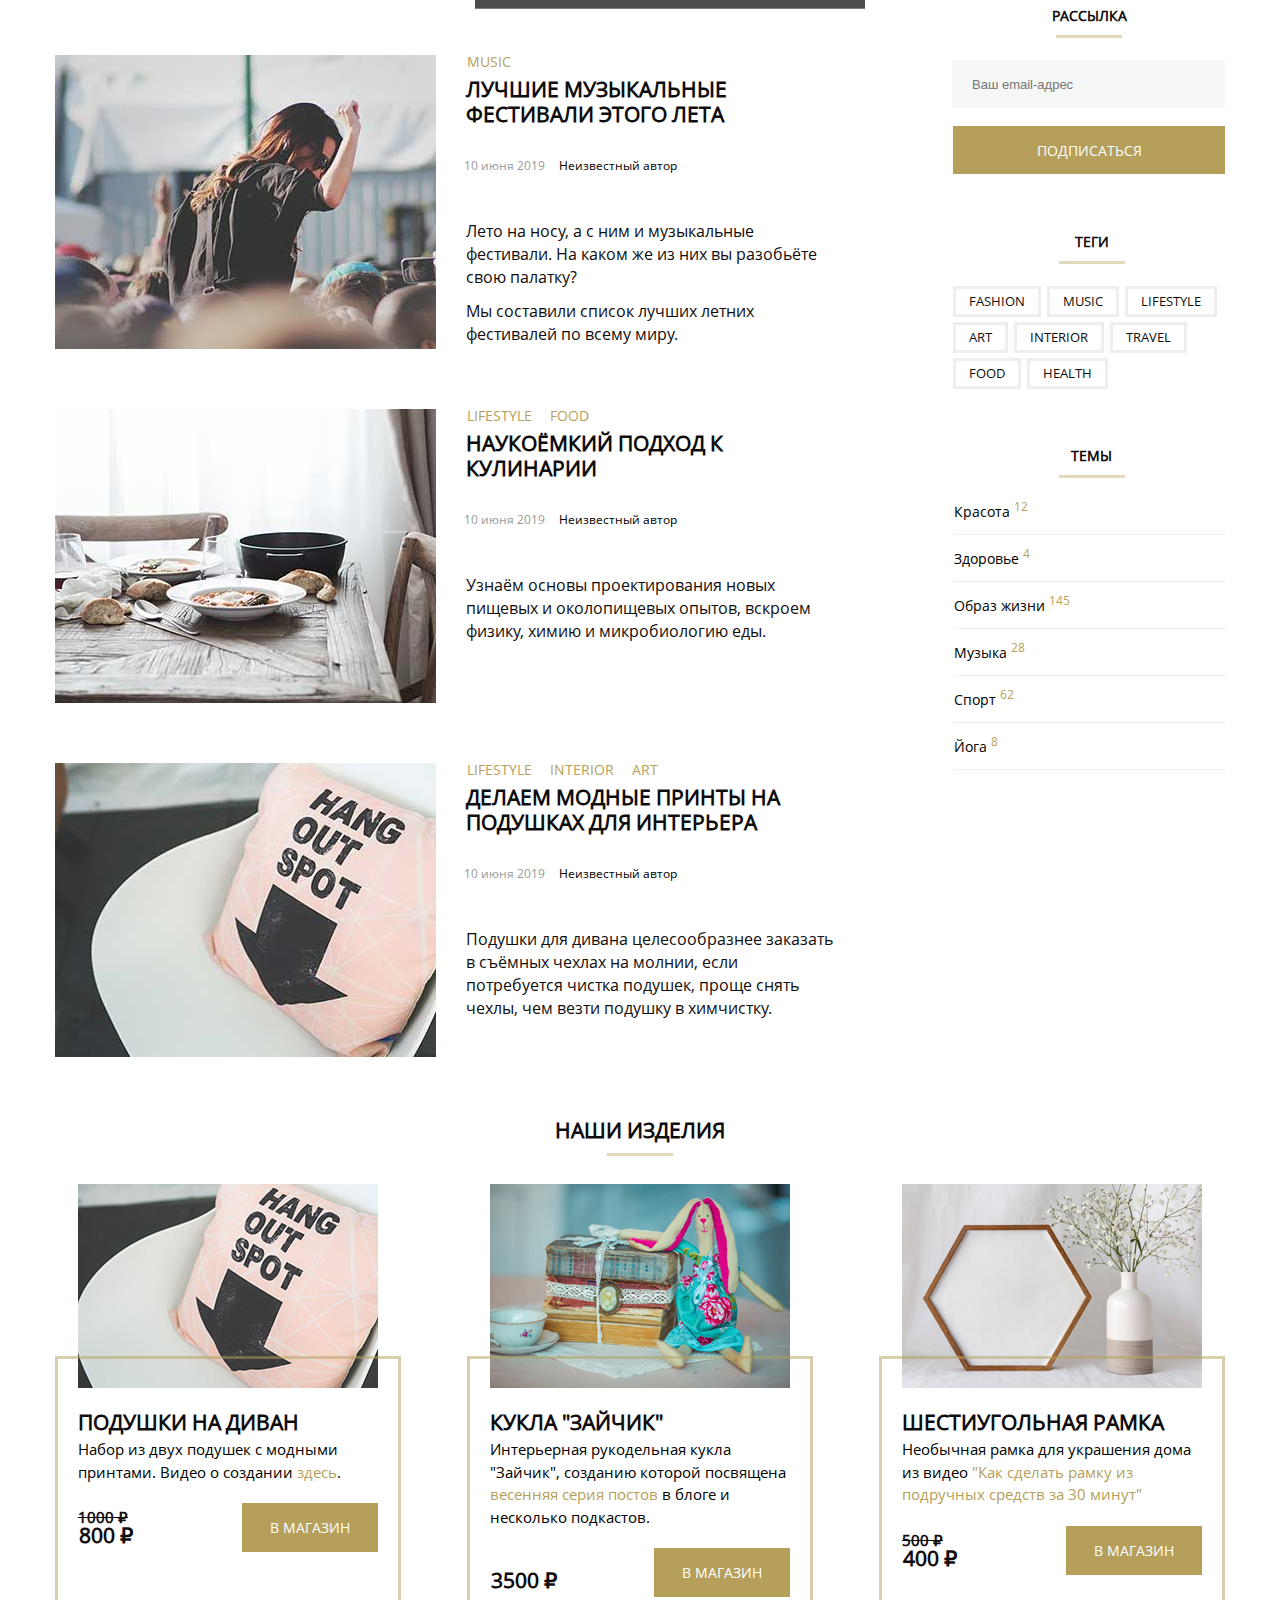
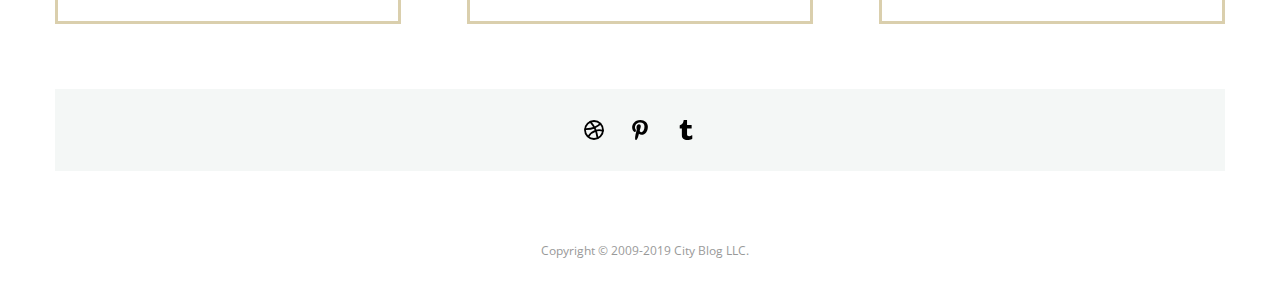
==== commit 62721e27: "update" ====
--- a/index.html
+++ b/index.html
@@ -1,10 +1,10 @@
 <!DOCTYPE html>
-<html lang="en">
-
+<html lang="ru">
 <head>
-  <meta charset="UTF-8">
-  <meta name="viewport" content="width=device-width, initial-scale=1.0">
-  <title>Блог о творчестве, спорте и образе жизни></title>
+    <meta charset="UTF-8">
+    <meta http-equiv="X-UA-Compatible" content="IE=edge">
+    <meta name="viewport" content="width=device-width, initial-scale=1.0">
+    <title>Блог о творчестве, спорте и образе жизни</title>
     <link rel="stylesheet" href="css/style.css">
 </head>
 <body>
@@ -16,108 +16,108 @@
                 <a href="#0">
                     <img src="svg/noemi-logo.svg" 
                     alt="Блог о творчестве, спорте и образе жизни"
-                     class="header-logo__image">
+                     class="header-logo-image">
                     </a>
                 </div>
                 <nav class="header-menu">
-                  <button type="button" class="menu__button">
-                    <span class="menu__button-label"></span>
+                  <button type="button" class="menu-button">
+                    <span class="menu-button-label"></span>
                   </button>
-                  <ul class="header-menu__list">
-                    <li class="header-menu__item">
-                      <a href="#" class="header-menu__link">Главная</a>
+                  <ul class="header-menu-list">
+                    <li class="header-menu-item">
+                      <a href="#" class="header-menu-link">Главная</a>
                     </li>
-                    <li class="header-menu__item">
-                      <a href="#" class="header-menu__link">Посты</a>
+                    <li class="header-menu-item">
+                      <a href="#" class="header-menu-link">Посты</a>
                     </li>
-                    <li class="header-menu__item">
-                      <a href="#" class="header-menu__link">Статьи</a>
+                    <li class="header-menu-item">
+                      <a href="#" class="header-menu-link">Статьи</a>
                     </li>
-                    <li class="header-menu__item">
-                      <a href="#" class="header-menu__link">Теги</a>
+                    <li class="header-menu-item">
+                      <a href="#" class="header-menu-link">Теги</a>
                     </li>
-                    <li class="header-menu__item">
-                      <a href="#" class="header-menu__link">Темы</a>
+                    <li class="header-menu-item">
+                      <a href="#" class="header-menu-link">Темы</a>
                     </li>
-                    <li class="header-menu__item">
-                      <a href="#" class="header-menu__link">Контакты</a>
+                    <li class="header-menu-item">
+                      <a href="#" class="header-menu-link">Контакты</a>
                     </li>
                   </ul>
                 </nav>
               </div>
             </div>
-            <div class="header__title-logo">
+            <div class="header-title-logo">
               <a href="#0">
-                <img src="SVG/noemi-logo.svg"
+                <img src="svg/noemi-logo.svg"
                 alt="Блог о творчестве, спорте и образе жизни"
-                     class="header-logo__image">
+                     class="header-logo-image">
                     </a>
                 </div>
-                <h1 class="header__title">Блог о творчестве, спорте и образе жизни</h1>
+                <h1 class="header-title">Блог о творчестве, спорте и образе жизни</h1>
               </header>
           
               <div class="page">
                 <section class="aside-item trend">
-                  <h3 class="trend__title">Сейчас в тренде</h3>
-                  <div class="trend-posts__container">
+                  <h3 class="trend-title">Сейчас в тренде</h3>
+                  <div class="trend-posts-container">
                     <div class="trend-post trend-pic1">
-                      <div class="trend-post__info">
-                        <ul class="trend-post__tags">
-                          <li class="trend-post__tag-wrapper">
-                            <a href="" class="trend-post__tag">lifestyle</a>
-                          </li>
-                          <li class="trend-post__tag-wrapper">
-                            <a href="" class="trend-post__tag">interior</a>
+                      <div class="trend-post-info">
+                        <ul class="trend-post-tags">
+                          <li class="trend-post-tag-wrapper">
+                            <a href="" class="trend-post-tag">lifestyle</a>
+                          </li>
+                          <li class="trend-post-tag-wrapper">
+                            <a href="" class="trend-post-tag">interior</a>
                           </li>
                         </ul>
-                        <div class="trend-post__header-wrapper">
-                          <a href="#0" class="trend-post__header">
+                        <div class="trend-post-header-wrapper">
+                          <a href="#0" class="trend-post-header">
                             Сейчас в тренде: сад на подоконнике
                           </a>
                         </div>
                       </div>
                     </div>
                     <div class="trend-post trend-pic2">
-                      <div class="trend-post__info">
-                        <ul class="trend-post__tags">
-                          <li class="trend-post__tag-wrapper">
-                            <a href="" class="trend-post__tag">food</a>
+                      <div class="trend-post-info">
+                        <ul class="trend-post-tags">
+                          <li class="trend-post-tag-wrapper">
+                            <a href="" class="trend-post-tag">food</a>
                           </li>
                         </ul>
-                        <div class="trend-post__header-wrapper">
-                          <a href="#0" class="trend-post__header">
+                        <div class="trend-post-header-wrapper">
+                          <a href="#0" class="trend-post-header">
                             Сыры на красивых картинках из интернета: какие они на вкус?</a>
                         </div>
                       </div>
                     </div>
                     <div class="trend-post trend-pic3">
-                      <div class="trend-post__info">
-                        <ul class="trend-post__tags">
-                          <li class="trend-post__tag-wrapper">
-                            <a href="" class="trend-post__tag">lifestyle</a>
-                          </li>
-                          <li class="trend-post__tag-wrapper">
-                            <a href="" class="trend-post__tag">travel</a>
+                      <div class="trend-post-info">
+                        <ul class="trend-post-tags">
+                          <li class="trend-post-tag-wrapper">
+                            <a href="" class="trend-post-tag">lifestyle</a>
+                          </li>
+                          <li class="trend-post-tag-wrapper">
+                            <a href="" class="trend-post-tag">travel</a>
                           </li>
                         </ul>
-                        <div class="trend-post__header-wrapper">
-                          <a href="#0" class="trend-post__header">
+                        <div class="trend-post-header-wrapper">
+                          <a href="#0" class="trend-post-header">
                             Собираемся в первый поход в горы</a>
                         </div>
                       </div>
                     </div>
                     <div class="trend-post trend-pic4">
-                      <div class="trend-post__info">
-                        <ul class="trend-post__tags">
-                          <li class="trend-post__tag-wrapper">
-                            <a href="" class="trend-post__tag">food</a>
-                          </li>
-                          <li class="trend-post__tag-wrapper">
-                            <a href="" class="trend-post__tag">health</a>
+                      <div class="trend-post-info">
+                        <ul class="trend-post-tags">
+                          <li class="trend-post-tag-wrapper">
+                            <a href="" class="trend-post-tag">food</a>
+                          </li>
+                          <li class="trend-post-tag-wrapper">
+                            <a href="" class="trend-post-tag">health</a>
                           </li>
                         </ul>
-                        <div class="trend-post__header-wrapper">
-                          <a href="#0" class="trend-post__header">
+                        <div class="trend-post-header-wrapper">
+                          <a href="#0" class="trend-post-header">
                             Сейчас в тренде: сколько витамина C в лимонах?</a>
                         </div>
                       </div>
@@ -128,29 +128,29 @@
                 <div class="content-wrapper">
                   <main class="post-list">
                     <article class="post">
-                      <a href="#0" class="post__pic">
-                        <img class="post__img" src="image/last-post1.jpg"
+                      <a href="#0" class="post-pic">
+                        <img class="post-img" src="image/last-post1.jpg"
                         alt="10 мест, ради которых стоит проснуться на рассвете">
                     </a>
-                    <div class="post__info">
-                      <ul class="post__tags">
-                        <li class="post__tag-wrapper">
-                            <a href="" class="post__tag">travel</a>
+                    <div class="post-info">
+                      <ul class="post-tags">
+                        <li class="post-tag-wrapper">
+                            <a href="" class="post-tag">travel</a>
                         </li>
-                        <li class="post__tag-wrapper">
-                          <a href="" class="post__tag">health</a>
+                        <li class="post-tag-wrapper">
+                          <a href="" class="post-tag">health</a>
                         </li>
                       </ul>
                       <a href="#0">
-                        <h4 class="post__header">
+                        <h4 class="post-header">
                           10 мест, ради которых стоит проснуться на рассвете
                         </h4>
                       </a>
-                      <div class="post__date-author">
-                        <time class="post__date" datetime="2019-06-10 12:00">10 июня 2019</time>
-                        <a href="#0" class="post__author">Неизвестный автор</a>
+                      <div class="post-date-author">
+                        <time class="post-date" datetime="2019-06-10 12:00">10 июня 2019</time>
+                        <a href="#0" class="post-author">Неизвестный автор</a>
                       </div>
-                      <p class="post__intro">
+                      <p class="post-intro">
                         Итак, вы в Питере. Раннее утро. Лед с рек и каналов уже ушёл,
                         запущены фонтаны города... Музеи еще закрыты. Что посмотреть?
                       </p>
@@ -158,28 +158,28 @@
                     </div>
                   </article>
                   <article class="post">
-                    <a href="#0" class="post__pic">
-                      <img class="post__img" src="image/last-post2.jpg"   
+                    <a href="#0" class="post-pic">
+                      <img class="post-img" src="image/last-post2.jpg"   
                       alt="Йога для начинающих в домашних условиях">
                     </a>
-                    <div class="post__info">
-                      <ul class="post__tags">
-                        <li class="post__tag-wrapper">
-                          <a href="#0" class="post__tag">health</a>
+                    <div class="post-info">
+                      <ul class="post-tags">
+                        <li class="post-tag-wrapper">
+                          <a href="#0" class="post-tag">health</a>
                         </li>
-                        <li class="post__tag-wrapper">
-                          <a href="#0" class="post__tag">lifestyle</a>
+                        <li class="post-tag-wrapper">
+                          <a href="#0" class="post-tag">lifestyle</a>
                         </li>
                       </ul>
                       <a href="#0">
-                        <h4 class="post__header">
+                        <h4 class="post-header">
                           Йога для начинающих в домашних условиях
                         </h4></a>
-                      <div class="post__date-author">
-                        <time class="post__date" datetime="2019-06-10 12:00">10 июня 2019</time>
-                        <a href="#0" class="post__author">Неизвестный автор</a>
+                      <div class="post-date-author">
+                        <time class="post-date" datetime="2019-06-10 12:00">10 июня 2019</time>
+                        <a href="#0" class="post-author">Неизвестный автор</a>
                       </div>
-                      <p class="post__intro">
+                      <p class="post-intro">
                         Расскажем, какие упражнения выбрать и как сделать коврик для
                         занятий йогой из того, что можно найти в шкафу.
                       </p>
@@ -187,55 +187,55 @@
                     </div>
                   </article>
                   <article class="post">
-                    <a href="#0" class="post__pic">
-                      <img class="post__img" src="image/last-post3.jpg"
+                    <a href="#0" class="post-pic">
+                      <img class="post-img" src="image/last-post3.jpg"
                       alt="Лучшие музыкальные фестивали этого лета">
             </a>
-            <div class="post__info">
-              <ul class="post__tags">
-                <li class="post__tag-wrapper">
-                  <a href="#0" class="post__tag">music</a>
+            <div class="post-info">
+              <ul class="post-tags">
+                <li class="post-tag-wrapper">
+                  <a href="#0" class="post-tag">music</a>
                 </li>
               </ul>
               <a href="#0">
-                <h4 class="post__header">
+                <h4 class="post-header">
                   Лучшие музыкальные фестивали этого лета
                 </h4></a>
-              <div class="post__date-author">
-                <time class="post__date" datetime="2019-06-10 12:00">10 июня 2019</time>
-                <a href="#0" class="post__author">Неизвестный автор</a>
-              </div>
-              <p class="post__intro">
+              <div class="post-date-author">
+                <time class="post-date" datetime="2019-06-10 12:00">10 июня 2019</time>
+                <a href="#0" class="post-author">Неизвестный автор</a>
+              </div>
+              <p class="post-intro">
                 Лето на носу, а с ним и музыкальные фестивали. На каком же из
                 них вы разобьёте свою палатку?
               </p>
-              <p class="post__intro">
+              <p class="post-intro">
                 Мы составили список лучших летних фестивалей по всему миру.
               </p>
               <div class="post_border"></div>
             </div>
           </article>
           <article class="post">
-            <a href="#0" class="post__pic">
-              <img class="post__img" src="image/last-post4.jpg"
+            <a href="#0" class="post-pic">
+              <img class="post-img" src="image/last-post4.jpg"
               alt="Наукоёмкий подход к кулинарии">
             </a>
-            <div class="post__info">
-              <ul class="post__tags">
-                <li class="post__tag-wrapper">
-                  <a href="#0" class="post__tag">lifestyle</a>
+            <div class="post-info">
+              <ul class="post-tags">
+                <li class="post-tag-wrapper">
+                  <a href="#0" class="post-tag">lifestyle</a>
                 </li>
-                <li class="post__tag-wrapper">
-                  <a href="#0" class="post__tag">food</a>
+                <li class="post-tag-wrapper">
+                  <a href="#0" class="post-tag">food</a>
                 </li>
               </ul>
               <a href="#0">
-                <h4 class="post__header">Наукоёмкий подход к кулинарии</h4></a>
-              <div class="post__date-author">
-                <time class="post__date" datetime="2019-06-10 12:00">10 июня 2019</time>
-                <a href="#0" class="post__author">Неизвестный автор</a>
-              </div>
-              <p class="post__intro">
+                <h4 class="post-header">Наукоёмкий подход к кулинарии</h4></a>
+              <div class="post-date-author">
+                <time class="post-date" datetime="2019-06-10 12:00">10 июня 2019</time>
+                <a href="#0" class="post-author">Неизвестный автор</a>
+              </div>
+              <p class="post-intro">
                 Узнаём основы проектирования новых пищевых и околопищевых
                 опытов, вскроем физику, химию и микробиологию еды.
               </p>
@@ -243,31 +243,31 @@
             </div>
           </article>
           <article class="post">
-            <a href="#0" class="post__pic">
-              <img class="post__img" src="image/last-post5.jpg" 
+            <a href="#0" class="post-pic">
+              <img class="post-img" src="image/last-post5.jpg" 
               alt="Делаем модные принты на подушках для интерьера">
             </a>
-            <div class="post__info">
-              <ul class="post__tags">
-                <li class="post__tag-wrapper">
-                  <a href="#0" class="post__tag">lifestyle</a>
+            <div class="post-info">
+              <ul class="post-tags">
+                <li class="post-tag-wrapper">
+                  <a href="#0" class="post-tag">lifestyle</a>
                 </li>
-                <li class="post__tag-wrapper">
-                  <a href="#0" class="post__tag">interior</a>
+                <li class="post-tag-wrapper">
+                  <a href="#0" class="post-tag">interior</a>
                 </li>
-                <li class="post__tag-wrapper">
-                  <a href="#0" class="post__tag">art</a>
+                <li class="post-tag-wrapper">
+                  <a href="#0" class="post-tag">art</a>
                 </li>
               </ul>
               <a href="#0">
-                <h4 class="post__header">
+                <h4 class="post-header">
                   Делаем модные принты на подушках для интерьера
                 </h4></a>
-              <div class="post__date-author">
-                <time class="post__date" datetime="2019-06-10 12:00">10 июня 2019</time>
-                <a href="#0" class="post__author">Неизвестный автор</a>
-              </div>
-              <p class="post__intro">
+              <div class="post-date-author">
+                <time class="post-date" datetime="2019-06-10 12:00">10 июня 2019</time>
+                <a href="#0" class="post-author">Неизвестный автор</a>
+              </div>
+              <p class="post-intro">
                 Подушки для дивана целесообразнее заказать в съёмных чехлах на
                 молнии, если потребуется чистка подушек, проще снять чехлы, чем
                 везти подушку в химчистку.
@@ -279,65 +279,65 @@
 
         <aside class="aside">
           <section class="aside-item latest-posts">
-            <h3 class="aside-item__title">Новые посты</h3>
-            <div class="latest-posts__container">
+            <h3 class="aside-item-title">Новые посты</h3>
+            <div class="latest-posts-container">
               <div class="latest-post">
-                <figure class="latest-post__pic">
+                <figure class="latest-post-pic">
                   <img src="image/2.jpg"
                   alt="10 мест, ради которых стоит проснуться">
                 </figure>
-                <div class="latest-post__info">
-                  <time class="latest-post__date" datetime="2019-06-14 12:00">14 июня 2019</time>
-                  <h4 class="latest-post__subtitle">
-                    <a href="#0" class="latest-post__link">10 мест, ради которых стоит проснуться</a>
+                <div class="latest-post-info">
+                  <time class="latest-post-date" datetime="2019-06-14 12:00">14 июня 2019</time>
+                  <h4 class="latest-post-subtitle">
+                    <a href="#0" class="latest-post-link">10 мест, ради которых стоит проснуться</a>
                   </h4>
                 </div>
               </div>
               <div class="latest-post">
-                <figure class="latest-post__pic">
+                <figure class="latest-post-pic">
                   <img src="image/151.jpg" alt="Йога для домашних">
                 </figure>
-                <div class="latest-post__info">
-                  <time class="latest-post__date" datetime="2019-06-14 12:00">14 июня 2019</time>
-                  <h4 class="latest-post__subtitle">
-                    <a href="#0" class="latest-post__link">Йога для домашних</a>
+                <div class="latest-post-info">
+                  <time class="latest-post-date" datetime="2019-06-14 12:00">14 июня 2019</time>
+                  <h4 class="latest-post-subtitle">
+                    <a href="#0" class="latest-post-link">Йога для домашних</a>
                   </h4>
                 </div>
               </div>
               <div class="latest-post">
-                <figure class="latest-post__pic">
+                <figure class="latest-post-pic">
                   <img src="image/45.jpg"
                   alt="Как мы превратили классное место в балкон">
                 </figure>
-                <div class="latest-post__info">
-                  <time class="latest-post__date" datetime="2019-06-14 12:00">14 июня 2019</time>
-                  <h4 class="latest-post__subtitle">
-                    <a href="#0" class="latest-post__link">Как мы превратили классное место в балкон
+                <div class="latest-post-info">
+                  <time class="latest-post-date" datetime="2019-06-14 12:00">14 июня 2019</time>
+                  <h4 class="latest-post-subtitle">
+                    <a href="#0" class="latest-post-link">Как мы превратили классное место в балкон
                     </a>
                   </h4>
                 </div>
               </div>
               <div class="latest-post">
-                <figure class="latest-post__pic">
+                <figure class="latest-post-pic">
                   <img src="image/501.jpg"
                   alt="Кулинарный подход к науке">
                 </figure>
-                <div class="latest-post__info">
-                  <time class="latest-post__date" datetime="2019-06-14 12:00">14 июня 2019</time>
-                  <h4 class="latest-post__subtitle">
-                    <a href="#0" class="latest-post__link">Кулинарный подход к науке</a>
+                <div class="latest-post-info">
+                  <time class="latest-post-date" datetime="2019-06-14 12:00">14 июня 2019</time>
+                  <h4 class="latest-post-subtitle">
+                    <a href="#0" class="latest-post-link">Кулинарный подход к науке</a>
                   </h4>
                 </div>
               </div>
               <div class="latest-post">
-                <figure class="latest-post__pic">
+                <figure class="latest-post-pic">
                   <img src="image/7.jpg" 
                   alt="Лучшие прически для распущенных волос">
                 </figure>
-                <div class="latest-post__info">
-                  <time class="latest-post__date" datetime="2019-06-14 12:00">14 июня 2019</time>
-                  <h4 class="latest-post__subtitle">
-                    <a href="#0" class="latest-post__link">Лучшие прически для распущенных волос</a>
+                <div class="latest-post-info">
+                  <time class="latest-post-date" datetime="2019-06-14 12:00">14 июня 2019</time>
+                  <h4 class="latest-post-subtitle">
+                    <a href="#0" class="latest-post-link">Лучшие прически для распущенных волос</a>
                   </h4>
                 </div>
               </div>
@@ -345,79 +345,81 @@
           </section>
           <div class="aside-item">
             <form class="search">
-              <label class="search__input-label">
+              <label class="search-input-label">
                 <span class="visually-hidden">Поле поиска</span>
-                <input type="search" class="search__input" placeholder="Найти...">
+                <input type="search" class="search-input" placeholder="Найти...">
               </label>    
-              <button class="search__button">
+              <button class="search-button">
+
                 <img src="svg/search.svg"
-                alt="Найти...">
+
+                                alt="Найти...">
                 <span class="visually-hidden">Найти</span>
               </button>
             </form>
           </div>
           <section class="aside-item">
-            <h3 class="aside-item__title mailing-list__title">Рассылка</h3>
+            <h3 class="aside-item-title mailing-list-title">Рассылка</h3>
             <form class="mailing-list">
-              <input type="email" class="mailing-list__input" placeholder="Ваш email-адрес">
-              <button class="mailing-list__button">Подписаться</button>
+              <input type="email" class="mailing-list-input" placeholder="Ваш email-адрес">
+              <button class="mailing-list-button">Подписаться</button>
             </form>
           </section>
           <section class="aside-item tags">
-            <h3 class="aside-item__title">Теги</h3>
-            <ul class="tags__container">
-              <li class="tags__item-wrapper">
-                <a href="#0" class="tags__item">Fashion</a>
-              </li>
-              <li class="tags__item-wrapper">
-                <a href="#0" class="tags__item">Music</a>
-              </li>
-              <li class="tags__item-wrapper">
-                <a href="#0" class="tags__item">Lifestyle</a>
-              </li>
-              <li class="tags__item-wrapper">
-                <a href="#0" class="tags__item">Art</a>
-              </li>
-              <li class="tags__item-wrapper">
-                <a href="#0" class="tags__item">Interior</a>
-              </li>
-              <li class="tags__item-wrapper">
-                <a href="#0" class="tags__item">Travel</a>
-              </li>
-              <li class="tags__item-wrapper">
-                <a href="#0" class="tags__item">Food</a>
-              </li>
-              <li class="tags__item-wrapper">
-                <a href="#0" class="tags__item">Health</a>
+            <h3 class="aside-item-title">Теги</h3>
+            <ul class="tags-container">
+              <li class="tags-item-wrapper">
+                <a href="#0" class="tags-item">Fashion</a>
+              </li>
+              <li class="tags-item-wrapper">
+                <a href="#0" class="tags-item">Music</a>
+              </li>
+              <li class="tags-item-wrapper">
+                <a href="#0" class="tags-item">Lifestyle</a>
+              </li>
+              <li class="tags-item-wrapper">
+                <a href="#0" class="tags-item">Art</a>
+              </li>
+              <li class="tags-item-wrapper">
+                <a href="#0" class="tags-item">Interior</a>
+              </li>
+              <li class="tags-item-wrapper">
+                <a href="#0" class="tags-item">Travel</a>
+              </li>
+              <li class="tags-item-wrapper">
+                <a href="#0" class="tags-item">Food</a>
+              </li>
+              <li class="tags-item-wrapper">
+                <a href="#0" class="tags-item">Health</a>
               </li>
             </ul>
           </section>
           <section class="aside-item themes">
-            <h3 class="aside-item__title">Темы</h3>
-            <ul class="themes__container">
-              <li class="themes__item">
-                <a href="#0" class="themes__name">Красота</a>
-                <span class="themes__number">12</span>
-              </li>
-              <li class="themes__item">
-                <a href="#0" class="themes__name">Здоровье</a>
-                <span class="themes__number">4</span>
-              </li>
-              <li class="themes__item">
-                <a href="#0" class="themes__name">Образ жизни</a>
-                <span class="themes__number">145</span>
-              </li>
-              <li class="themes__item">
-                <a href="#0" class="themes__name">Музыка</a>
-                <span class="themes__number">28</span>
-              </li>
-              <li class="themes__item">
-                <a href="#0" class="themes__name">Спорт</a>
-                <span class="themes__number">62</span>
-              </li>
-              <li class="themes__item">
-                <a href="#0" class="themes__name">Йога</a>
-                <span class="themes__number">8</span>
+            <h3 class="aside-item-title">Темы</h3>
+            <ul class="themes-container">
+              <li class="themes-item">
+                <a href="#0" class="themes-name">Красота</a>
+                <span class="themes-number">12</span>
+              </li>
+              <li class="themes-item">
+                <a href="#0" class="themes-name">Здоровье</a>
+                <span class="themes-number">4</span>
+              </li>
+              <li class="themes-item">
+                <a href="#0" class="themes-name">Образ жизни</a>
+                <span class="themes-number">145</span>
+              </li>
+              <li class="themes-item">
+                <a href="#0" class="themes-name">Музыка</a>
+                <span class="themes-number">28</span>
+              </li>
+              <li class="themes-item">
+                <a href="#0" class="themes-name">Спорт</a>
+                <span class="themes-number">62</span>
+              </li>
+              <li class="themes-item">
+                <a href="#0" class="themes-name">Йога</a>
+                <span class="themes-number">8</span>
               </li>
             </ul>
           </section>
@@ -425,76 +427,76 @@
       </div>
 
       <section class="aside-item products">
-        <h3 class="products__title">Наши изделия</h3>
-        <div class="products__container">
+        <h3 class="products-title">Наши изделия</h3>
+        <div class="products-container">
           <article class="product">
-            <a href="#0" class="product__pic">
-              <div class="settee-pillows product__img"></div>
-            </a>
-            <div class="product__content">
-              <div class="product__header-wrapper">
-                <h4 class="product__header">
-                  <a href="#0" class="product__header-link">
+            <a href="#0" class="product-pic">
+              <div class="settee-pillows product-img"></div>
+            </a>
+            <div class="product-content">
+              <div class="product-header-wrapper">
+                <h4 class="product-header">
+                  <a href="#0" class="product-header-link">
                     Подушки на диван</a>
                 </h4>
               </div>
-              <div class="product__description">
+              <div class="product-description">
                 Набор из двух подушек с модными принтами. Видео о создании
-                <a href="#0" class="product__description-link">здесь</a>.
-              </div>
-              <div class="product__price_and_button">
-                <div class="product__price_wrapper">
-                  <div class="product__obsolete-price">1000 ₽</div>
-                  <div class="product__price"> 800 ₽</div>
-                </div>
-                <button class="product__buy"> В магазин</button>
+                <a href="#0" class="product-description-link">здесь</a>.
+              </div>
+              <div class="product-price_and_button">
+                <div class="product-price_wrapper">
+                  <div class="product-obsolete-price">1000 ₽</div>
+                  <div class="product-price">800 ₽</div>
+                </div>
+                <button class="product-buy">В магазин</button>
               </div>
             </div>
           </article>
           <article class="product">
-            <a href="#0" class="product__pic">
-              <div class="doll-hare product__img"></div>
-            </a>
-            <div class="product__content">
-              <div class="product__header-wrapper">
-                <h4 class="product__header">
-                  <a href="#0" class="product__header-link">Кукла  "зайчик"</a>
+            <a href="#0" class="product-pic">
+              <div class="doll-hare product-img"></div>
+            </a>
+            <div class="product-content">
+              <div class="product-header-wrapper">
+                <h4 class="product-header">
+                  <a href="#0" class="product-header-link">Кукла "зайчик"</a>
                 </h4>
               </div>
-              <div class="product__description">
+              <div class="product-description">
                 Интерьерная рукодельная кукла "Зайчик", созданию которой
                 посвящена
-                <a href="#0" class="product__description-link">весенняя серия постов</a>
+                <a href="#0" class="product-description-link">весенняя серия постов</a>
                 в блоге и несколько подкастов.
               </div>
-              <div class="product__price_and_button">
-                <div class="product__price_wrapper">
-                  <div class="product__price">3500 ₽</div>
-                </div>
-                <button class="product__buy">В магазин</button>
+              <div class="product-price_and_button">
+                <div class="product-price_wrapper">
+                  <div class="product-price">3500 ₽</div>
+                </div>
+                <button class="product-buy">В магазин</button>
               </div>
             </div>
           </article>
           <article class="product">
-            <a href="#0" class="product__pic">
-              <div class="octagon product__img"></div>
-            </a>
-            <div class="product__content">
-              <div class="product__header-wrapper">
-                <h4 class="product__header">
-                  <a href="#0" class="product__header-link">Шестиугольная рамка</a>
+            <a href="#0" class="product-pic">
+              <div class="octagon product-img"></div>
+            </a>
+            <div class="product-content">
+              <div class="product-header-wrapper">
+                <h4 class="product-header">
+                  <a href="#0" class="product-header-link">Шестиугольная рамка</a>
                 </h4>
               </div>
-              <div class="product__description">
+              <div class="product-description">
                 Необычная рамка для украшения дома из видео
-                <a href="#0" class="product__description-link">"Как сделать рамку из подручных средств за 30 минут"</a>
-              </div>
-              <div class="product__price_and_button">
-                <div class="product__price_wrapper">
-                  <div class="product__obsolete-price">500 ₽</div>
-                  <div class="product__price">400 ₽</div>
-                </div>
-                <button class="product__buy">В магазин</button>
+                <a href="#0" class="product-description-link">"Как сделать рамку из подручных средств за 30 минут"</a>
+              </div>
+              <div class="product-price_and_button">
+                <div class="product-price_wrapper">
+                  <div class="product-obsolete-price">500 ₽</div>
+                  <div class="product-price">400 ₽</div>
+                </div>
+                <button class="product-buy">В магазин</button>
               </div>
             </div>
           </article>
@@ -504,58 +506,84 @@
 
     <footer>
         <div class="footer-wrapper">
-          <address class="footer__social">
-            <ul class="social__items-list">
-              <li class="social__item">
-                <a href="#0" class="social__item-link social__item-dribbble">
+          <address class="footer-social">
+            <ul class="social-items-list">
+              <li class="social-item">
+                <a href="#0" class="social-item-link social-item-dribbble">
                   <span class="visually-hidden">dribble</span>
                 </a>
               </li>
-              <li class="social__item">
-                <a href="#0" class="social__item-link social__item-pinterest">
+              <li class="social-item">
+                <a href="#0" class="social-item-link social-item-pinterest">
                   <span class="visually-hidden">pinterest</span>
                 </a>
               </li>
-              <li class="social__item">
-                <a href="#0" class="social__item-link social__item-tumblr">
+              <li class="social-item">
+                <a href="#0" class="social-item-link social-item-tumblr">
                   <span class="visually-hidden">tumblr</span>
                 </a>
               </li>
             </ul>
           </address>
-          <div class="footer__copyright">
-            <a href="#0" class="footer__copyright-link">Copyright © 2009-2019 City Blog LLC.
+          <div class="footer-copyright">
+            <a href="#0" class="footer-copyright-link">Copyright © 2009-2019 City Blog LLC.
             </a>
           </div>
         </div>
       </footer>
 
-    <!-- FEEDBACK POPUP -->
+          <!-- FEEDBACK POPUP -->
     <div class="feedback-form">
-      <div class="aside-item__title feedback__title">Ваш фидбек</div>
-      <div class="feedback__textblock">Как часто вы заходите на сайт?</div>
-      <select class="feedback__interval">
+      <div class="aside-item-title feedback-title">Ваш фидбек</div>
+      <div class="feedback-textblock">Как часто вы заходите на сайт?</div>
+      <select class="feedback-interval">
         <option>Почти каждый день</option>
         <option>Почти каждую ночь</option>
       </select>
-      <div class="feedback__textblock">Вы подписаны на e-mail рассылку?</div>
-      <div class="feedback__email-signup__group">
-        <div class="feedback__email-signup-item">
-          <input type="radio" class="feedback__email-signup__radio" name="email-signup__group" id="feedback__email-signup__yes" checked="">
-          <label class="feedback__email-signup__text" for="feedback__email-signup__yes">Да</label>
+      <div class="feedback-textblock">Вы подписаны на e-mail рассылку?</div>
+      <div class="feedback-email-signup-group">
+        <div class="feedback-email-signup-item">
+          <input
+            type="radio"
+            class="feedback-email-signup-radio"
+            name="email-signup-group"
+            id="feedback-email-signup-yes"
+            checked
+          />
+          <label
+            class="feedback-email-signup-text"
+            for="feedback-email-signup-yes"
+            >Да</label
+          >
         </div>
-        <div class="feedback__email-signup-item">
-          <input type="radio" class="feedback__email-signup__radio" name="email-signup__group" id="feedback__email-signup__no">
-          <label class="feedback__email-signup__text" for="feedback__email-signup__no">Нет</label>
+        <div class="feedback-email-signup-item">
+          <input
+            type="radio"
+            class="feedback-email-signup-radio"
+            name="email-signup-group"
+            id="feedback-email-signup-no"
+          />
+          <label
+            class="feedback-email-signup-text"
+            for="feedback-email-signup-no"
+            >Нет</label
+          >
         </div>
       </div>
-      <div class="feedback__textblock">
+      <div class="feedback-textblock">
         Расскажите, какой контент вы хотели бы увидеть на нашем сайте?
       </div>
-      <textarea class="feedback__comment" name="feedback" cols="40" rows="5" placeholder="Может, больше рецептов?"></textarea>
-      <button class="feedback-send__button">Отправить</button>
-    </div>
-                        
+      <textarea
+        class="feedback-comment"
+        name="feedback"
+        cols="40"
+        rows="5"
+        placeholder="Может, больше рецептов?"
+      ></textarea>
+      <button class="feedback-send-button">Отправить</button>
+    </div>   
+    
+                      
 
 </body>
 </html>--- a/css/style.css
+++ b/css/style.css
@@ -1,13 +1,12 @@
 @font-face {
   font-family: open-sans-regular;
-  src: url(../font/OpenSans-Regular.woff);
+  src: url(../fonts/OpenSans-Regular.woff);
   font-weight: 400;
   font-style: normal;
 }
-
 @font-face {
   font-family: open-sans-bold;
-  src: url(../font/OpenSans-Regular.woff2);
+  src: url(../fonts/OpenSans-Regular.woff2);
   font-weight: 400;
   font-style: normal;
 }
@@ -48,7 +47,7 @@
   margin: auto;
   padding: 0 0;
 }
-.menu__button {
+.menu-button {
   width: 0.9em;
   height: 0.8em;
   border: none;
@@ -59,7 +58,7 @@
   text-indent: -9999px;
   cursor: pointer;
 }
-.menu__button-label {
+.menu-button-label {
   width: 100%;
   height: 3px;
   margin-top: -0.1em;
@@ -69,7 +68,7 @@
   left: 0;
   top: 50%;
 }
-.header__title {
+.header-title {
   font-family: open-sans-bold, serif;
   text-transform: uppercase;
   color: white;
@@ -96,37 +95,37 @@
   width: 180px;
   margin-left: 3px;
 }
-.menu__button {
+.menu-button {
   display: none;
 }
-.header-menu__list {
+.header-menu-list {
   list-style-type: none;
   margin: -5px -2px 0 0;
   display: flex;
   color: white;
 }
-.header-menu__link {
+.header-menu-link {
   color: white;
   font-size:  13px;
 }
-.header-menu__link:hover {
+.header-menu-link:hover {
   text-decoration: underline;
 }
-.header-menu__item {
+.header-menu-item {
   text-decoration: none;
   text-transform: uppercase;
 }
-.header-menu__item:not(:first-child) {
+.header-menu-item:not(:first-child) {
   margin-left: 34px;
 }
-.header__title {
+.header-title {
   width: 700px;
   padding: 100px 0 125px 0;
   margin: 0 auto;
   font-size: 45px;
   line-height: 1.65;
 }
-.header__title-logo {
+.header-title-logo {
   display: none;
 }
 }
@@ -144,17 +143,17 @@
 .header-logo {
   width: 160px;
 }
-.menu__button {
+.menu-button {
   margin-top: 10px;
 }
-.menu__button:before {
+.menu-button:before {
   top: 0;
 }
-.menu__button:after {
+.menu-button:after {
   bottom: 2px;
 }
-.menu__button:before,
-.menu__button:after {
+.menu-button:before,
+.menu-button:after {
   content: "";
   width: 100%;
   height: 3px;
@@ -163,17 +162,17 @@
   position: absolute;
   left: 0;
 }
-.header-menu__list {
+.header-menu-list {
   display: none;
 }
-.header__title {
+.header-title {
   width: 600px;
   padding: 85px 0 116px 0;
   margin: 0 auto;
   font-size: 40px;
   line-height: 1.35;
 }
-.header__title-logo {
+.header-title-logo {
   display: none;
 }
 }
@@ -192,17 +191,17 @@
 .header-logo {
 display: none;
 }
-.menu__button {
+.menu-button {
 margin: 22px 2px 0 0;
 }
-.menu__button:before {
+.menu-button:before {
 top: 0;
 }
-.menu__button:after {
+.menu-button:after {
 bottom: 2px;
 }
-.menu__button:before,
-.menu__button:after {
+.menu-button:before,
+.menu-button:after {
 content: "";
 width: 100%;
 height: 3px;
@@ -211,16 +210,16 @@
 position: absolute;
 left: 0;
 }
-.header-menu__list {
+.header-menu-list {
 display: none;
 }
-.header__title {
+.header-title {
 padding: 30px 30px 212px 30px;
 margin: 0 auto;
 font-size: 112px;
 line-height: 1.35;
 }
-.header__title-logo {
+.header-title-logo {
 padding: 172px 45px 0 45px;
 margin: auto;
 }
@@ -228,24 +227,24 @@
 
 /* ====================== TREND ====================== */
 
-.trend__title {
+.trend-title {
 font-family: open-sans-bold, serif;
 color: #0f0d0e;
 text-transform: uppercase;
 text-align: center;
 }
-.trend__title::after {
+.trend-title::after {
 content: "";
 display: block;
 background-color: #e1d9bd;
 height: 3px;
 width: 66px;
 }
-.trend-posts__container {
+.trend-posts-container {
 display: flex;
 flex-wrap: wrap;
 }
-.trend-post__tags {
+.trend-post-tags {
 margin-top: -5px;
 margin-bottom: 5px;
 padding: 0;
@@ -253,14 +252,14 @@
 display: flex;
 flex-wrap: wrap;
 }
-.trend-post__tag {
+.trend-post-tag {
 font-size:  13px;
 color: #b59f5b;
 font-family: open-sans-bold, serif;
 margin: 1px;
 align-self: flex-end;
 }
-.trend-post__tag:hover {
+.trend-post-tag:hover {
 text-decoration: underline;
 }
 .trend-post {
@@ -288,11 +287,11 @@
 height: 100%;
 z-index: -1;
 }
-.trend-post__tag-wrapper {
+.trend-post-tag-wrapper {
 display: inline-block;
 }
 
-.trend-post__info {
+.trend-post-info {
 box-sizing: border-box;
 border: 3px solid rgba(181, 159, 91, 0.5);
 color: #0f0d0e;
@@ -301,15 +300,15 @@
 font-family: open-sans-bold, serif;
 }
 
-.trend-post__tags {
+.trend-post-tags {
 display: flex;
 list-style-type: none;
 }
-.trend-post__header {
+.trend-post-header {
 color: #fff;
 font-size: 16px;
 }
-.trend-post__header:hover {
+.trend-post-header:hover {
 color: #b59f5b;
 }
 .trend-pic1{  
@@ -326,12 +325,12 @@
 }
 
 @media (min-width: 1200px) {
-.trend__title {
+.trend-title {
   font-size: 21px;
   margin-bottom: 26px;
   margin-top: 13px;
 }
-.trend__title::after {
+.trend-title::after {
   margin: 8px auto 0;
 }
 .trend-post {
@@ -346,31 +345,31 @@
 .trend-post:nth-child(4n) {
   margin: 2px 0 0 2px;
 }
-.trend-post__tag {
+.trend-post-tag {
   font-size: 14px;
 }
-.trend-post__tag-wrapper {
+.trend-post-tag-wrapper {
   margin-right: 16px;
 }
-.trend-post__tags {
+.trend-post-tags {
   margin: 35px 30px 0 30px;
 }
-.trend-post__header {
+.trend-post-header {
   font-size: 21px;
   line-height: 1.2;
 }
-.trend-post__header-wrapper {
+.trend-post-header-wrapper {
   padding: 7px 30px 33px 30px;
 }
 }
 
 @media (min-width: 641px) and (max-width: 1200px) {
-.trend__title {
+.trend-title {
   font-size: 18px;
   margin-top: 18px;
   margin-bottom: 16px;
 }
-.trend__title::after {
+.trend-title::after {
   margin: 8px auto 0;
 }
 .trend-post {
@@ -384,20 +383,20 @@
 .trend-post:nth-child(2n + 2) {
   margin: 3px 0 0 2px;
 }
-.trend-post__tag {
+.trend-post-tag {
   font-size: 14px;
 }
-.trend-post__tag-wrapper {
+.trend-post-tag-wrapper {
   margin-right: 16px;
   margin-left: 0px;
 }
-.trend-post__tags {
+.trend-post-tags {
   margin: 30px 30px 8px 30px;
 }
-.trend-post__header-wrapper {
+.trend-post-header-wrapper {
   margin: 0px 50px 30px 30px;
 }
-.trend-post__header {
+.trend-post-header {
   font-size: 16px;
   line-height: 1.3;
 }
@@ -422,14 +421,14 @@
 }
 
 @media (max-width: 641px) {
-.trend__title {
+.trend-title {
   font-size: 16px;
   margin-bottom: 21px;
 }
-.trend__title::after {
+.trend-title::after {
   margin: 8px auto 0;
 }
-.trend-post__tag {
+.trend-post-tag {
   font-size: 14px;
   margin: 2px;
 }
@@ -441,16 +440,16 @@
 .trend-post:nth-child(n + 1) {
   margin: 3px 0 0 0;
 }
-.trend-post__tag-wrapper {
+.trend-post-tag-wrapper {
   margin-right: 14px;
 }
-.trend-post__tags {
+.trend-post-tags {
   margin: 28px 20px 0 20px;
 }
-.trend-post__header {
+.trend-post-header {
   line-height: 1.3;
 }
-.trend-post__header-wrapper {
+.trend-post-header-wrapper {
   margin: 8px 25px 25px 20px;
 }
 }
@@ -484,51 +483,51 @@
 display: flex;
 justify-content: center;
 }
-.post__tags {
+.post-tags {
 padding: 0;
 list-style-type: none;
 }
-.post__tag-wrapper:last-child {
+.post-tag-wrapper:last-child {
 margin-right: 0;
 }
-.post__tag {
+.post-tag {
 font-size: 15px;
 color: #b59f5b;
 font-family: open-sans-bold, serif;
 }
-.post__tag:hover {
+.post-tag:hover {
 text-decoration: underline;
 }
-.post__header {
+.post-header {
 color: #0f0d0e;
 font-family: open-sans-bold, serif;
 display: block;
 line-height: 1.2;
 }
-.post__header:hover {
+.post-header:hover {
 color: #b59f5b;
 }
-.post__date-author {
+.post-date-author {
 display: flex;
 padding: 10px 0 0 0;
 }
-.post__date {
+.post-date {
 font-size:  12px;
 color: #989898;
 }
-.post__author {
+.post-author {
 font-size:  12px;
 font-family: open-sans-bold, serif;
 text-transform: none;
 color: black;
 padding-left: 15px;
 }
-.post__intro {
+.post-intro {
 color: #0f0d0e;
 text-transform: none;
 font-size: 15px;
 }
-.post__img {
+.post-img {
 display: block;
 background-color: #eff6f1;
 }
@@ -551,41 +550,41 @@
 .post_border-last{
   display: none;
 }
-.post__pic {
+.post-pic {
   content: "";
   padding: 0;
   width: 381px;
   background-color: #eff6f1;
 }
-.post__info {
+.post-info {
   padding: 0px 0px 0px 30px;
   width: 367px;
   overflow: hidden;
 }
-.post__tags {
+.post-tags {
   margin: -5px 0 -5px 1px;
 }
-.post__tag {
+.post-tag {
   font-size: 14px;
 }
-.post__tag-wrapper {
+.post-tag-wrapper {
   display: inline-block;
   margin-right: 14px;
 }
-.post__header {
+.post-header {
   font-size: 21px;
   margin: 10px 0 0 0;
 }
-.post__date-author {
+.post-date-author {
   margin: 19px 0px 46px -2px;
 }
-.post__author {
+.post-author {
   padding-left: 14px;
 }
 .post_border {
   display: none;
 }
-.post__intro {
+.post-intro {
   line-height: 1.45;
   font-size: 16px;
   margin-bottom: -5px;
@@ -603,44 +602,44 @@
 .post_border-last{
   display: none;
 }
-.post__pic {
+.post-pic {
   margin: 0 35px 0px 35px;
 }
-.post__info {
+.post-info {
   padding: 0px 35px 0px 35px;
   overflow: hidden;
   margin-top: -8px;
 }
-.post__tags {
+.post-tags {
   display: flex;
   margin-bottom: 5px;
   margin-top: 20px;
 }
-.post__tag-wrapper {
+.post-tag-wrapper {
   display: flex;
   margin-right: 18px;
 }
-.post__tag {
+.post-tag {
   font-size: 14px;
 }
-.post__header {
+.post-header {
   font-size: 17px;
   line-height: 1.25;
   margin: 10px 0 0 -2px;
 }
-.post__date-author {
+.post-date-author {
   margin: 20px 0px 27px -3px;
 }
-.post__author {
+.post-author {
   padding-left: 14px;
 }
-.post__intro {
+.post-intro {
   line-height: 1.5;
   margin-top: 0px;
   margin-bottom: 10px;
   font-size: 11.216px;
 }
-.post__img {
+.post-img {
   width: 100%;
 }
 .post_border {
@@ -662,41 +661,41 @@
   flex-direction: column;
   margin-bottom: 35px;
 }
-.post__pic {
+.post-pic {
   margin: 0 16px 6px 16px;
 }
-.post__info {
+.post-info {
   padding: 4px 15px 0px 15px;
   overflow: hidden;
 }
-.post__tags {
+.post-tags {
   margin-top: 0px;
   margin-bottom: 8px;
 }
-.post__tag-wrapper {
+.post-tag-wrapper {
   display: inline-block;
   margin-right: 14px;
 }
-.post__tag {
+.post-tag {
   font-size: 14px;
 }
-.post__header {
+.post-header {
   font-size: 16px;
   margin: -1px 0px 0px -1px;
   line-height: 1.25;
 }
-.post__date-author {
+.post-date-author {
   margin: 7px 0px 14px -2px;
 }
-.post__author {
+.post-author {
   padding-left: 13px;
 }
-.post__intro {
+.post-intro {
   line-height: 1.4;
   font-size: 14px;
   margin: 0 0 5px 0;
 }
-.post__img {
+.post-img {
   width: 100%;
 }
 .post_border {
@@ -713,7 +712,7 @@
 flex-direction: column;
 align-items: center;
 }
-.aside-item__title {
+.aside-item-title {
 font-size: 15px;
 font-family: open-sans-bold, serif;
 color: #0f0d0e;
@@ -721,7 +720,7 @@
 margin-bottom: 20px;
 text-align: center;
 }
-.aside-item__title::after {
+.aside-item-title::after {
 content: "";
 display: block;
 height: 3px;
@@ -739,28 +738,28 @@
 display: flex;
 margin-bottom: 12px;
 }
-.latest-post__pic {
+.latest-post-pic {
 width: 70px;
 height: 70px;
 padding: 10px 0 0 0;
 margin: 0;
 }
-.latest-post__info {
+.latest-post-info {
 padding: 0;
 margin: 0 0 0 19px;
 }
-.latest-post__date {
+.latest-post-date {
 color: #878787;
 text-decoration: none;
 font-size:  12px;
 margin-top: -4px;
 padding: 0;
 }
-.latest-post__subtitle {
+.latest-post-subtitle {
 padding: 0;
 margin: 0;
 }
-.latest-post__link {
+.latest-post-link {
 color: black;
 font-family: open-sans-bold, serif;
 overflow: hidden;
@@ -776,26 +775,26 @@
 align-items: stretch;
 width: 100%;
 }
-.search__input-label {
+.search-input-label {
 height: 48px;
 display: flex;
 background-color: #f4f7f6;
 width: 100%;
 }
-.search__input-span {
+.search-input-span {
 visibility: collapse;
 font-size: 0;
 }
-.search__input {
+.search-input {
 border: 0;
 background-color: #f4f7f6;
 color: #797a7a;
 }
-.search__input:focus {
+.search-input:focus {
 outline: none;
 border: 1px solid #b59f5b;
 }
-.search__button {
+.search-button {
 box-sizing: border-box;
 height: 48px;
 width: 48px;
@@ -812,7 +811,7 @@
 align-items: stretch;
 width: 100%;
 }
-.mailing-list__input {
+.mailing-list-input {
 border: 0px;
 background-color: #f4f7f6;
 height: 48px;
@@ -822,11 +821,11 @@
 font-size:  12px;
 margin-bottom: 18px;
 }
-.mailing-list__input:focus {
+.mailing-list-input:focus {
 outline: none;
 border: 1px solid #b59f5b;
 }
-.mailing-list__button {
+.mailing-list-button {
 box-sizing: border-box;
 height: 48px;
 background-color: #b59f5b;
@@ -837,22 +836,22 @@
 padding: 15px;
 font-size:  13px;
 }
-.mailing-list__button:hover {
+.mailing-list-button:hover {
 background-color: #323232;
 }
 
-.tags__container {
+.tags-container {
 padding: 0;
 margin: 5px 0 0 0;
 }
-.tags__item-wrapper {
+.tags-item-wrapper {
 font-size: 0px;
 display: inline-block;
 margin: 0 2px 2px 0;
 height: 30px;
 }
 
-.tags__item {
+.tags-item {
 box-sizing: border-box;
 border: 3px solid #eeeeee;
 color: #0f0d0e;
@@ -862,38 +861,38 @@
 font-size:  12px;
 padding: 4px 13px;
 }
-.tags__item:hover {
+.tags-item:hover {
 border: 3px solid #b59f5b;
 }
 
-.themes__container {
+.themes-container {
 margin-top: -10px;
 list-style-type: none;
 padding: 0;
 }
-.themes__item {
+.themes-item {
 height: 47px;
 padding: 10px 0px;
 box-sizing: border-box;
 border-bottom: 1px solid #eeeeee;
 }
-.themes__name {
+.themes-name {
 color: black;
 text-transform: none;
 font-size:  13px;
 font-family: open-sans-bold, serif;
 }
-.themes__name:hover {
+.themes-name:hover {
 color: #b59f5b;
 }
-.themes__number {
+.themes-number {
 vertical-align: super;
 text-transform: none;
 color: #b59f5b;
 font-size:  12px;
 font-family: open-sans-bold, serif;
 }
-.themes__hr {
+.themes-hr {
 color: #eeeeee;
 background-color: #eeeeee;
 height: 1px;
@@ -908,7 +907,7 @@
   margin-top: -20px;
   margin-bottom: 64px;
 }
-.aside-item__title {
+.aside-item-title {
   margin-left: 5px;
   font-size: 14px;
 }
@@ -916,13 +915,13 @@
 .latest-post {
   margin-bottom: 12px;
 }
-.latest-post__subtitle {
+.latest-post-subtitle {
   margin-top: 0px;
 }
-.latest-post__link {
+.latest-post-link {
   font-size: 14px;
 }
-.latest-post__info {
+.latest-post-info {
   padding-top: 2px;
 }
 
@@ -932,10 +931,10 @@
   margin-top: 4px;
   margin-bottom: 13px;
 }
-.search__input-label {
+.search-input-label {
   width: 224px;
 }
-.search__input {
+.search-input {
   width: 224px;
   padding: 0px 20px;
   font-size:  13px;
@@ -946,18 +945,18 @@
   margin-top: 0px;
   margin-bottom: 3px;
 }
-.mailing-list__title {
+.mailing-list-title {
   margin: 0px 0px 22px 0px;
 }
-.mailing-list__input {
+.mailing-list-input {
   font-size:  13px;
   margin-left: -1px;
 }
-.mailing-list__button {
+.mailing-list-button {
   font-size: 14px;
 }
 
-.tags__item {
+.tags-item {
   font-size: 12.5px;
 }
 .tags {
@@ -965,12 +964,12 @@
   margin-top: -23px;
 }
 
-.themes__item {
+.themes-item {
   width: 272px;
   height: 47px;
   margin-left: 2px;
 }
-.themes__name {
+.themes-name {
   font-size: 14px;
 }
 }
@@ -987,7 +986,7 @@
   margin-top: -20px;
   margin-bottom: 51px;
 }
-.aside-item__title {
+.aside-item-title {
   margin-left: 5px;
   font-size: 14px;
 }
@@ -995,23 +994,23 @@
 .latest-posts {
   margin-top: -18px;
 }
-.latest-posts__container {
+.latest-posts-container {
   margin-top: -2px;
   align-items: flex-start;
   width: 100%;
 }
-.latest-post__link {
+.latest-post-link {
   font-family: open-sans-bold, serif;
   font-size: 14px;
 }
-.latest-post__info {
+.latest-post-info {
   padding: 0;
   margin: 2px 0 0 19px;
 }
 .latest-post {
   margin-left: 1px;
 }
-.latest-post__subtitle {
+.latest-post-subtitle {
   margin-left: -1px;
 }
 
@@ -1019,7 +1018,7 @@
   margin-top: 18px;
   margin-bottom: 12px;
 }
-.search__input {
+.search-input {
   width: 100%;
   padding: 0px 20px;
   font-size:  13px;
@@ -1032,10 +1031,10 @@
   margin-top: 2px;
   margin-bottom: 13px;
 }
-.mailing-list__input {
+.mailing-list-input {
   font-size:  13px;
 }
-.mailing-list__button {
+.mailing-list-button {
   font-size: 14px;
 }
 
@@ -1043,14 +1042,14 @@
   margin-left: 2px;
 }
 
-.themes__container {
+.themes-container {
   width: 100%;
 }
 .themes {
   margin-top: -18px;
   margin-left: 1px;
 }
-.themes__name {
+.themes-name {
   font-size: 14px;
 }
 }
@@ -1064,24 +1063,24 @@
   margin-top: -20px;
   margin-bottom: 45px;
 }
-.aside-item__title {
+.aside-item-title {
   font-size: 16px;
 }
 
 .latest-posts {
   margin-top: -12px;
 }
-.latest-posts__container {
+.latest-posts-container {
   align-items: flex-start;
   width: 100%;
 }
-.latest-post__pic {
+.latest-post-pic {
   padding: 8px 0 2px 0;
 }
-.latest-post__subtitle {
+.latest-post-subtitle {
   font-size: 15px;
 }
-.latest-post__link {
+.latest-post-link {
   font-size: 14px;
 }
 
@@ -1089,20 +1088,20 @@
   margin-top: 20px;
   margin-bottom: -3px;
 }
-.search__input {
+.search-input {
   width: 100%;
   padding: 0px 15px;
   font-size:  13px;
   margin-left: 2px;
 }
-.search__button {
+.search-button {
   padding: 15px;
 }
 .visually-hidden {
   display: none;
 }
 
-.mailing-list__input {
+.mailing-list-input {
   font-size:  13px;
   margin-left: -2px;
 }
@@ -1110,17 +1109,17 @@
   margin-top: 2px;
   margin-bottom: -1px;
 }
-.mailing-list__button {
+.mailing-list-button {
   font-size: 14px;
 }
 
 .themes {
   margin-top: -30px;
 }
-.themes__container {
+.themes-container {
   width: 100%;
 }
-.themes__name {
+.themes-name {
   font-size: 14px;
 }
 }
@@ -1128,20 +1127,20 @@
 
 /* ====================== PRODUCTS ====================== */
 
-.products__title {
+.products-title {
   font-family: open-sans-bold, serif;
   color: #0f0d0e;
   text-transform: uppercase;
   text-align: center;
 }
-.products__title::after {
+.products-title::after {
   content: "";
   display: block;
   height: 3px;
   width: 66px;
   background-color: #e1d9bd;
 }
-.products__container {
+.products-container {
   display: flex;
   flex-wrap: wrap;
 }
@@ -1149,32 +1148,32 @@
   display: flex;
   flex-flow: column;
 }
-.product__pic {
+.product-pic {
   content: "";
   background-color: #eff6f1;
 }
-.product__img {
+.product-img {
   display: block;
 }
-.product__header {
+.product-header {
   font-family: open-sans-bold, serif;
   color: #0f0d0e;
   text-transform: uppercase;
   padding: 0;
   margin: 0;
 }
-.product__header-link {
+.product-header-link {
   color: #0f0d0e;
 }
-.product__description-link {
+.product-description-link {
   text-decoration: none;
   text-transform: none;
   color: #b59f5b;
 }
-.product__description-link:hover {
+.product-description-link:hover {
   text-decoration: underline;
 }
-.product__price_wrapper {
+.product-price_wrapper {
   color: #0f0d0e;
   font-weight: bolder;
   text-transform: uppercase;
@@ -1183,18 +1182,18 @@
   justify-content: flex-end;
   margin-bottom: 2px;
 }
-.product__obsolete-price {
+.product-obsolete-price {
   text-decoration: line-through;
   font-family: open-sans-bold, serif;
   font-size: 15px;
 }
-.product__price_and_button {
+.product-price_and_button {
   display: flex;
   flex-direction: row;
   justify-content: space-between;
   font-family: open-sans-bold, serif;
 }
-.product__buy {
+.product-buy {
   box-sizing: border-box;
   font-family: open-sans-bold, serif;
   background-color: #b59f5b;
@@ -1202,10 +1201,10 @@
   color: white;
   text-transform: uppercase;
 }
-.product__buy:hover {
+.product-buy:hover {
   background-color: #323232;
 }
-.product__content {
+.product-content {
   border: 3px solid rgba(181, 159, 91, 0.5);
   flex: 1 1 auto;
 }
@@ -1215,14 +1214,14 @@
     margin: -22px auto 60px auto;
     width: 1170px;
   }
-  .products__title {
+  .products-title {
     margin-bottom: 28px;
     font-size: 21px;
   }
-  .products__title::after {
+  .products-title::after {
     margin: 9px auto 0;
   }
-  .products__container {
+  .products-container {
     justify-content: space-around;
   }
   .product {
@@ -1247,30 +1246,30 @@
     content: url(../image/shop-item-desk3.jpg);
     width: 100%;
   }
-  .product__header-wrapper {
+  .product-header-wrapper {
     margin: 32px 0 2px 0;
   }
-  .product__header {
+  .product-header {
     font-size: 21px;
   }
-  .product__description {
+  .product-description {
     line-height: 1.5;
     font-size: 15px;
   }
-  .product__price {
+  .product-price {
     font-size: 21px;
     margin: -6px 1px 1px 1px;
   }
-  .product__price_and_button {
+  .product-price_and_button {
     margin-top: 20px;
     margin-bottom: 7px;
     padding: 0 0px;
   }
-  .product__buy {
+  .product-buy {
     font-size: 14px;
     padding: 15px 28px 15px 28px;
   }
-  .product__content {
+  .product-content {
     margin: -32px -23px 20px -23px;
     padding: 17px 20px;
   }
@@ -1280,14 +1279,14 @@
   .products {
     margin-top: -7px;
   }
-  .products__title {
+  .products-title {
     margin-bottom: 20px;
     font-size: 18px;
   }
-  .products__title::after {
+  .products-title::after {
     margin: 8px auto 0;
   }
-  .products__container {
+  .products-container {
     justify-content: space-between;
     flex-grow: 0;
     flex-shrink: 0;
@@ -1311,40 +1310,40 @@
   .octagon {
     content: url(../image/shop-item-tablet3.jpg);
   }
-  .product__pic {
+  .product-pic {
     width: 100%;
   }
-  .product__header-wrapper {
+  .product-header-wrapper {
     margin: 31px 0 2px 0;
   }
-  .product__header {
+  .product-header {
     font-size: 16px;
   }
-  .product__description {
+  .product-description {
     margin-left: 3px;
     font-size: 15px;
     line-height: 1.5;
   }
-  .product__header-wrapper {
+  .product-header-wrapper {
     margin-left: 3px;
   }
-  .product__obsolete-price {
+  .product-obsolete-price {
     margin-bottom: -2px;
   }
-  .product__price {
+  .product-price {
     font-size: 21px;
     margin-top: -5px;
   }
-  .product__price_and_button {
+  .product-price_and_button {
     margin: 18px 0px 10px 0px;
     padding: 0 4px;
   }
-  .product__buy {
+  .product-buy {
     font-size: 14px;
     padding: 15px 28px 15px 28px;
     margin-right: 0px;
   }
-  .product__content {
+  .product-content {
     margin: -32px -22px 20px -23px;
     padding: 17px;
   }
@@ -1354,14 +1353,14 @@
   .products {
     margin-top: -37px;
   }
-  .products__title {
+  .products-title {
     font-size: 16px;
     margin-bottom: 10px;
   }
-  .products__title::after {
+  .products-title::after {
     margin: 10px auto 0;
   }
-  .products__container {
+  .products-container {
     justify-content: center;
   }
   .product {
@@ -1378,31 +1377,31 @@
   .octagon {
     content: url(../image/shop-item-mobile3.jpg);
   }
-  .product__pic {
+  .product-pic {
     width: 100%;
   }
-  .product__header {
+  .product-header {
     font-size: 16px;
   }
-  .product__header-wrapper {
+  .product-header-wrapper {
     margin-top: 3px;
   }
-  .product__description {
+  .product-description {
     margin-top: 2px;
     margin-bottom: 20px;
     font-family: open-sans-regular, serif;
     font-size: 16px;
     line-height: 1.5;
   }
-  .product__price {
+  .product-price {
     font-size: 21px;
     margin-top: -5px;
   }
-  .product__buy {
+  .product-buy {
     padding: 15px 27px 15px 28px;
     font-size: 14px;
   }
-  .product__content {
+  .product-content {
     margin: -30px -25px -35px -20px;
     padding: 44px 22px 26px 17px;
     flex-grow: 0;
@@ -1417,47 +1416,49 @@
   flex-direction: column;
   align-items: center;
 }
-.footer__social {
+.footer-social {
   box-sizing: border-box;
   display: flex;
   justify-content: center;
   background-color: #f4f7f6;
   padding: 31px;
 }
-.social__items-list {
+.social-items-list {
   margin: 0;
   padding: 0;
   display: flex;
   list-style-type: none;
 }
-.social__item {
+.social-item {
   height: 20px;
   width: 20px;
   padding: 0 13px;
 }
-.social__item-link {
+.social-item-link {
   display: block;
   height: 20px;
   width: 20px;
   background-repeat: no-repeat;
   background-position: center center;
-  background-size: 20px;
-}
-.social__item-dribbble {
-  background-image: url("../svg/001-dribbble.svg");
-}
-.social__item-pinterest {
-background-image: url("../svg/002-pinterest.svg");
-}
-.social__item-tumblr {
-background-image: url("../svg/003-tumblr.svg");
-}
-.footer__copyright {
+  background-size: 20px;   
+}
+
+.social-item-dribbble {
+background-image: url(../svg/001-dribbble.svg);
+}
+.social-item-pinterest {
+background-image: url(../svg/002-pinterest.svg);
+}
+.social-item-tumblr {
+background-image: url(../svg/003-tumblr.svg);
+}
+.footer-copyright {
 text-align: center;
 padding: 74px 0px 40px 0px;
 }
-.footer__copyright-link {
-font-size:  11px;
+
+.footer-copyright-link {
+font-size:  12px;
 color: #999999;
 font-family: open-sans-bold, serif;
 text-transform: none;
@@ -1478,13 +1479,13 @@
   padding: 0 30px;
   margin: -19px 0px 0 0px;
 }
-.footer__social {
+.footer-social {
   width: 1170px;
 }
-.footer__copyright {
+.footer-copyright {
   padding-top: 67px;
 }
-.footer__copyright-link {
+.footer-copyright-link {
   font-size: 12px;
   margin-left: 10px;
 }
@@ -1495,11 +1496,11 @@
   padding: 0 30px;
   margin: -25px 5px 0 5px;
 }
-.footer__social {
+.footer-social {
   width: 100%;
   padding: 33px;
 }
-.footer__copyright {
+.footer-copyright {
   padding-top: 40px;
   margin-left: 10px;
 }
@@ -1510,28 +1511,27 @@
   padding: 0 15px;
   margin: -10px 0 0 0;
 }
-.footer__social {
+.footer-social {
   width: 100%;
 }
-.footer__copyright {
+.footer-copyright {
   padding-top: 40px;
   margin-left: 10px;
 }
-.footer__copyright-link {
+.footer-copyright-link {
   font-size: 12px;
 }
 }
 
-
 /* ====================== POP UP ====================== */
 
-.feedback__interval:focus {
+.feedback-interval:focus {
   border: 1px solid #b59f5b;
 }
-.feedback__comment:focus {
+.feedback-comment:focus {
   border: 1px solid #b59f5b;
 }
-.feedback-send__button:hover {
+.feedback-send-button:hover {
   background-color: #323232;
 }
 .feedback-form {
@@ -1548,7 +1548,6 @@
 }
 .feedback-form::before {
   content: "";
-   
   background-image: url(../svg/form-x.svg);
   background-repeat: no-repeat;
   background-position: right top;
@@ -1556,11 +1555,11 @@
   right: 0;
   z-index: 1;
 }
-div.feedback__title {
+div.feedback-title {
   font-family: open-sans-bold, serif;
   margin-bottom: 25px;
 }
-.feedback__interval {
+.feedback-interval {
   width: 100%;
   box-sizing: border-box;
   height: 48px;
@@ -1569,7 +1568,7 @@
   color: #818382;
   outline: none;
   padding: 15px 20px;
-  font-size: 10pt;
+  font-size: 13px;
   margin: 8px 0 32px 0;
   -moz-appearance: none;
   -webkit-appearance: none;
@@ -1579,17 +1578,17 @@
   background-repeat: no-repeat;
   background-position: right 12px center;
 }
-.feedback__email-signup__group {
+.feedback-email-signup-group {
   width: 100%;
   display: flex;
 }
-.feedback__email-signup-item input[type="radio"] {
+.feedback-email-signup-item input[type="radio"] {
   opacity: 0;
   position: absolute;
   width: 20px;
   height: 20px;
 }
-.feedback__email-signup-item label {
+.feedback-email-signup-item label {
   display: inline-block;
   line-height: 20px;
   
@@ -1601,22 +1600,22 @@
   background-size: 25px 25px;
   background-position: 0px 0px;
 }
-.feedback__email-signup-item input[type="radio"]:checked ~ label,
+.feedback-email-signup-item input[type="radio"]:checked ~ label,
 label.checked {
   background-image: url(../svg/form-circle.svg);
 }
-.feedback__email-signup__text {
+.feedback-email-signup-text {
   font-family: open-sans-regular, serif;
-  font-size: 10pt;
-}
-.feedback__email-signup__group {
+  font-size: 13px;
+}
+.feedback-email-signup-group {
   margin: 5px 0 30px 0;
 }
-.feedback__textblock {
-  font-size: 10pt;
+.feedback-textblock {
+  font-size: 13px;
   line-height: 1.3;
 }
-.feedback__comment {
+.feedback-comment {
   resize: none;
   width: calc(100% - 40px);
   height: 100px;
@@ -1628,7 +1627,10 @@
   border: none;
   margin: 10px 0 20px 0;
 }
-.feedback-send__button {
+
+
+.feedback-send-button {
+ 
   width: 100%;
   box-sizing: border-box;
   height: 48px;
@@ -1638,7 +1640,7 @@
   text-transform: uppercase;
   font-family: open-sans-bold, serif;
   padding: 15px;
-  font-size: 10pt;
+  font-size: 13px;
 }
 
 @media (min-width: 1200px) {
@@ -1647,21 +1649,21 @@
     height: 18px;
     top: -27px;
   }
-  div.feedback__title {
-    font-size: 15pt;
+  div.feedback-title {
+    font-size: 13px;
     margin-top: 15px;
   }
-  .feedback__email-signup-item label {
+  .feedback-email-signup-item label {
     padding: 0 20px 0 20px;
     margin-right: 0px;
     height: 20px;
     background-size: 15px 15px;
     background-position: 0 2px;
   }
-  .feedback__email-signup__group {
+  .feedback-email-signup-group {
     margin: 5px 0 25px 0;
   }
-  .feedback-send__button {
+  .feedback-send-button {
     margin-bottom: 25px;
   }
 }
@@ -1672,11 +1674,11 @@
     height: 26px;
     top: -34px;
   }
-  div.feedback__title {
-    font-size: 13pt;
+  div.feedback-title {
+    font-size: 17px;
     margin-top: 18px;
   }
-  .feedback-send__button {
+  .feedback-send-button {
     margin-bottom: 25px;
   }
 }
@@ -1691,11 +1693,22 @@
     height: 26px;
     top: -32px;
   }
-  div.feedback__title {
-    font-size: 12pt;
+  div.feedback-title {
+    font-size: 16px;
     margin-top: -5px;
   }
-  .feedback__interval {
+  .feedback-interval {
     background-position: right 15px center;
   }
 }
+
+.feedback-form::after {
+  content: "";
+  position: fixed;
+  width: 100%;
+  height: 100vh;
+  background: rgba(0,0,0, 0.7);
+  display: flex;
+  align-items: center;
+  justify-content: center;
+}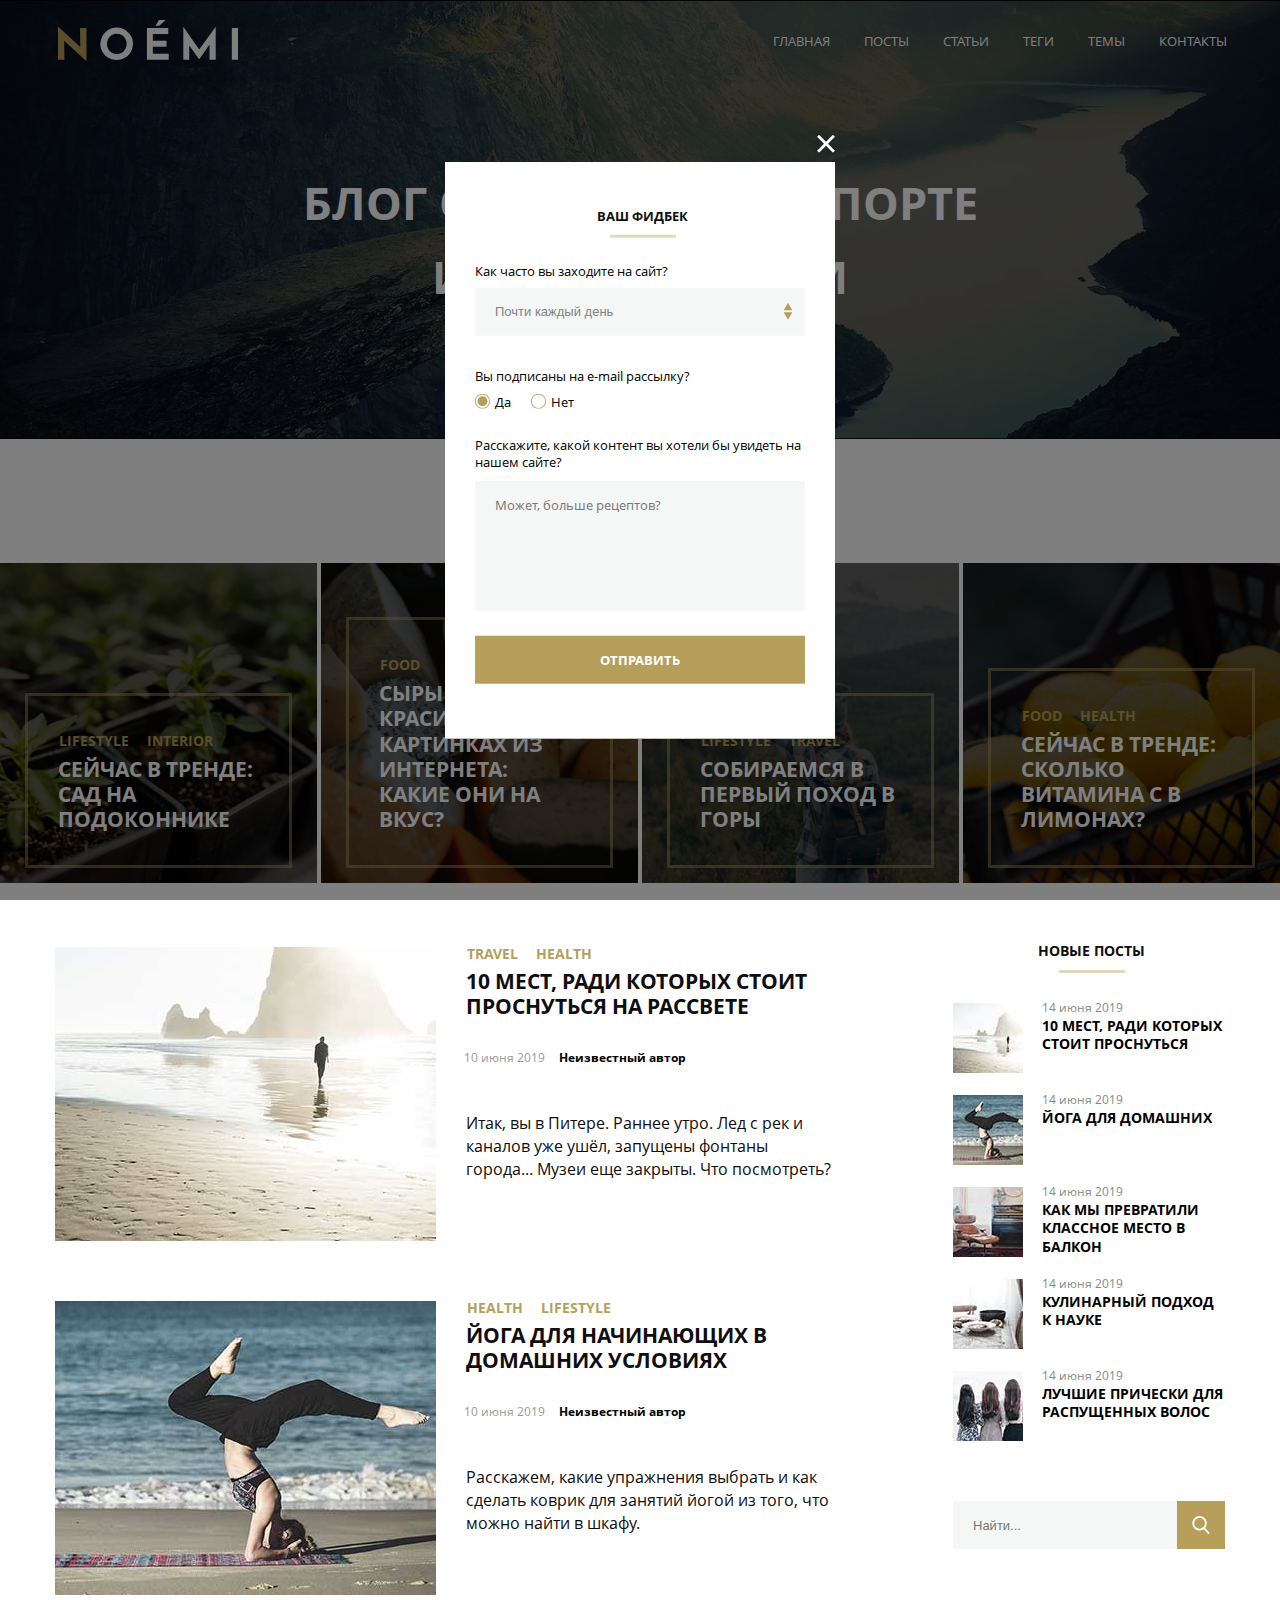
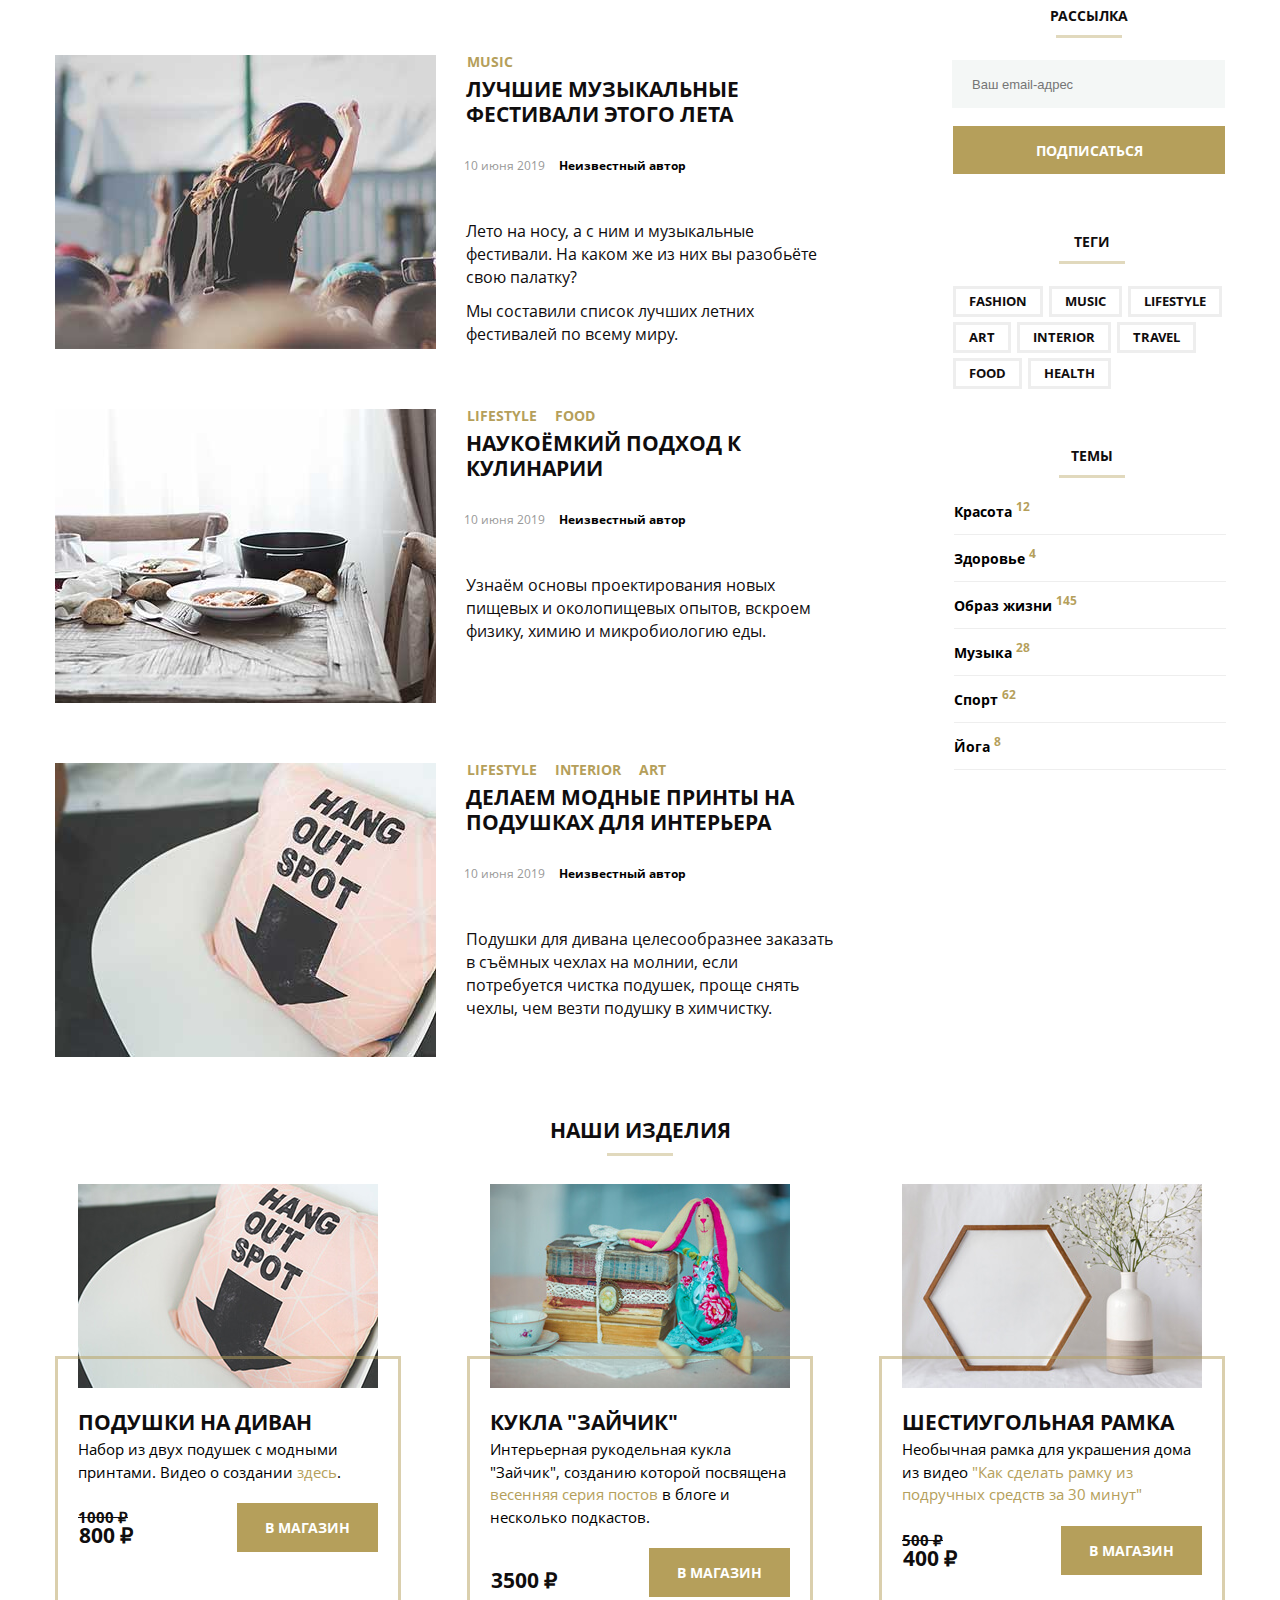
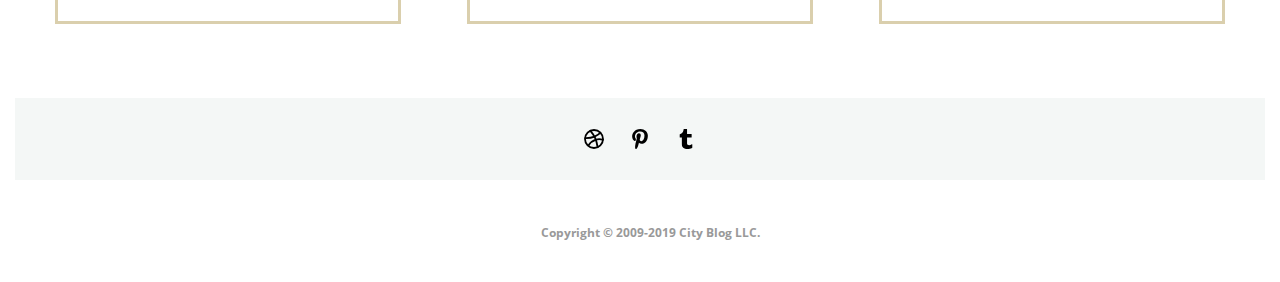
==== commit 7f691fed: "END!!!" ====
--- a/index.html
+++ b/index.html
@@ -533,6 +533,7 @@
       </footer>
 
           <!-- FEEDBACK POPUP -->
+          <div class="popup-visually-hidden">      
     <div class="feedback-form">
       <div class="aside-item-title feedback-title">Ваш фидбек</div>
       <div class="feedback-textblock">Как часто вы заходите на сайт?</div>
@@ -548,26 +549,17 @@
             class="feedback-email-signup-radio"
             name="email-signup-group"
             id="feedback-email-signup-yes"
-            checked
-          />
+            checked/>
           <label
             class="feedback-email-signup-text"
-            for="feedback-email-signup-yes"
-            >Да</label
-          >
+            for="feedback-email-signup-yes">Да</label>
         </div>
         <div class="feedback-email-signup-item">
-          <input
-            type="radio"
-            class="feedback-email-signup-radio"
-            name="email-signup-group"
-            id="feedback-email-signup-no"
-          />
-          <label
-            class="feedback-email-signup-text"
-            for="feedback-email-signup-no"
-            >Нет</label
-          >
+          <input type="radio" class="feedback-email-signup-radio"
+          name="email-signup-group"
+          id="feedback-email-signup-no"/>  
+          <label class="feedback-email-signup-text"
+            for="feedback-email-signup-no">Нет</label>
         </div>
       </div>
       <div class="feedback-textblock">
@@ -582,7 +574,7 @@
       ></textarea>
       <button class="feedback-send-button">Отправить</button>
     </div>   
-    
+  </div>
                       
 
 </body>
--- a/css/style.css
+++ b/css/style.css
@@ -6,9 +6,9 @@
 }
 @font-face {
   font-family: open-sans-bold;
-  src: url(../fonts/OpenSans-Regular.woff2);
-  font-weight: 400;
-  font-style: normal;
+  src: url(../fonts/OpenSans-Bold.woff);
+  font-weight: 700;
+  font-style: Bold;
 }
 
 body {
@@ -177,53 +177,7 @@
 }
 }
 
-@media (max-width: 641px) {
-.header {
-  background-image: url(../image/banner-mobile.jpg);
-}
-.header-navigation {
-margin: 0 15px 0 15px;
-padding-top: 11px;
-display: flex;
-align-items: flex-end;
-flex-direction: column;
-}
-.header-logo {
-display: none;
-}
-.menu-button {
-margin: 22px 2px 0 0;
-}
-.menu-button:before {
-top: 0;
-}
-.menu-button:after {
-bottom: 2px;
-}
-.menu-button:before,
-.menu-button:after {
-content: "";
-width: 100%;
-height: 3px;
-border-radius: 5px;
-background-color: #ffffff;
-position: absolute;
-left: 0;
-}
-.header-menu-list {
-display: none;
-}
-.header-title {
-padding: 30px 30px 212px 30px;
-margin: 0 auto;
-font-size: 112px;
-line-height: 1.35;
-}
-.header-title-logo {
-padding: 172px 45px 0 45px;
-margin: auto;
-}
-}
+
 
 /* ====================== TREND ====================== */
 
@@ -420,40 +374,6 @@
 }
 }
 
-@media (max-width: 641px) {
-.trend-title {
-  font-size: 16px;
-  margin-bottom: 21px;
-}
-.trend-title::after {
-  margin: 8px auto 0;
-}
-.trend-post-tag {
-  font-size: 14px;
-  margin: 2px;
-}
-.trend-post {
-  min-height: 231px;
-  width: 100%;
-  padding: 20px 15px 17px 15px;
-}
-.trend-post:nth-child(n + 1) {
-  margin: 3px 0 0 0;
-}
-.trend-post-tag-wrapper {
-  margin-right: 14px;
-}
-.trend-post-tags {
-  margin: 28px 20px 0 20px;
-}
-.trend-post-header {
-  line-height: 1.3;
-}
-.trend-post-header-wrapper {
-  margin: 8px 25px 25px 20px;
-}
-}
-
 @media (max-width: 641px) and (orientation: landscape) {
 .trend-post {
   width: calc(50% - 1px);
@@ -646,62 +566,6 @@
   height: 4px;
   background-color: #eeeeee;
   margin-top: 17px;
-}
-}
-
-@media (max-width: 641px) {
-.page {
-  margin-top: 44px;
-}
-.content-wrapper {
-  margin-top: -2px;
-  flex-direction: column;
-}
-.post {
-  flex-direction: column;
-  margin-bottom: 35px;
-}
-.post-pic {
-  margin: 0 16px 6px 16px;
-}
-.post-info {
-  padding: 4px 15px 0px 15px;
-  overflow: hidden;
-}
-.post-tags {
-  margin-top: 0px;
-  margin-bottom: 8px;
-}
-.post-tag-wrapper {
-  display: inline-block;
-  margin-right: 14px;
-}
-.post-tag {
-  font-size: 14px;
-}
-.post-header {
-  font-size: 16px;
-  margin: -1px 0px 0px -1px;
-  line-height: 1.25;
-}
-.post-date-author {
-  margin: 7px 0px 14px -2px;
-}
-.post-author {
-  padding-left: 13px;
-}
-.post-intro {
-  line-height: 1.4;
-  font-size: 14px;
-  margin: 0 0 5px 0;
-}
-.post-img {
-  width: 100%;
-}
-.post_border {
-  height: 4px;
-  background-color: #eeeeee;
-  margin-top: 21px;
 }
 }
 
@@ -1054,77 +918,6 @@
 }
 }
 
-@media (max-width: 641px) {
-.aside {
-  margin: 0 15px 0 15px;
-  align-items: center;
-}
-.aside-item {
-  margin-top: -20px;
-  margin-bottom: 45px;
-}
-.aside-item-title {
-  font-size: 16px;
-}
-
-.latest-posts {
-  margin-top: -12px;
-}
-.latest-posts-container {
-  align-items: flex-start;
-  width: 100%;
-}
-.latest-post-pic {
-  padding: 8px 0 2px 0;
-}
-.latest-post-subtitle {
-  font-size: 15px;
-}
-.latest-post-link {
-  font-size: 14px;
-}
-
-.search {
-  margin-top: 20px;
-  margin-bottom: -3px;
-}
-.search-input {
-  width: 100%;
-  padding: 0px 15px;
-  font-size:  13px;
-  margin-left: 2px;
-}
-.search-button {
-  padding: 15px;
-}
-.visually-hidden {
-  display: none;
-}
-
-.mailing-list-input {
-  font-size:  13px;
-  margin-left: -2px;
-}
-.mailing-list {
-  margin-top: 2px;
-  margin-bottom: -1px;
-}
-.mailing-list-button {
-  font-size: 14px;
-}
-
-.themes {
-  margin-top: -30px;
-}
-.themes-container {
-  width: 100%;
-}
-.themes-name {
-  font-size: 14px;
-}
-}
-
-
 /* ====================== PRODUCTS ====================== */
 
 .products-title {
@@ -1346,66 +1139,6 @@
   .product-content {
     margin: -32px -22px 20px -23px;
     padding: 17px;
-  }
-}
-
-@media (max-width: 641px) {
-  .products {
-    margin-top: -37px;
-  }
-  .products-title {
-    font-size: 16px;
-    margin-bottom: 10px;
-  }
-  .products-title::after {
-    margin: 10px auto 0;
-  }
-  .products-container {
-    justify-content: center;
-  }
-  .product {
-    align-items: stretch;
-    width: 100%;
-    margin: 18px 40px 40px 35px;
-  }
-  .settee-pillows {
-    content: url(../image/shop-item-mobile1.jpg);
-  }
-  .doll-hare {
-    content: url(../image/shop-item-mobile2.jpg);
-  }
-  .octagon {
-    content: url(../image/shop-item-mobile3.jpg);
-  }
-  .product-pic {
-    width: 100%;
-  }
-  .product-header {
-    font-size: 16px;
-  }
-  .product-header-wrapper {
-    margin-top: 3px;
-  }
-  .product-description {
-    margin-top: 2px;
-    margin-bottom: 20px;
-    font-family: open-sans-regular, serif;
-    font-size: 16px;
-    line-height: 1.5;
-  }
-  .product-price {
-    font-size: 21px;
-    margin-top: -5px;
-  }
-  .product-buy {
-    padding: 15px 27px 15px 28px;
-    font-size: 14px;
-  }
-  .product-content {
-    margin: -30px -25px -35px -20px;
-    padding: 44px 22px 26px 17px;
-    flex-grow: 0;
-    flex-shrink: 0;
   }
 }
 
@@ -1506,7 +1239,6 @@
 }
 }
 
-@media (max-width: 641px) {
 .footer-wrapper {
   padding: 0 15px;
   margin: -10px 0 0 0;
@@ -1521,9 +1253,279 @@
 .footer-copyright-link {
   font-size: 12px;
 }
-}
+
+/* ====================== MEDIA ====================== */
+
+@media (max-width: 640px) {
+.header {
+    background-image: url(../image/banner-mobile.jpg);
+  }
+  .header-navigation {
+  margin: 0 15px 0 15px;
+  padding-top: 11px;
+  display: flex;
+  align-items: flex-end;
+  flex-direction: column;
+  }
+  .header-logo {
+  display: none;
+  }
+  .menu-button {
+  margin: 22px 2px 0 0;
+  }
+  .menu-button:before {
+  top: 0;
+  }
+  .menu-button:after {
+  bottom: 2px;
+  }
+  .menu-button:before,
+  .menu-button:after {
+  content: "";
+  width: 100%;
+  height: 3px;
+  border-radius: 5px;
+  background-color: #ffffff;
+  position: absolute;
+  left: 0;
+  }
+  .header-menu-list {
+  display: none;
+  }
+  .header-title {
+  padding: 30px 30px 212px 30px;
+  margin: 0 auto;
+  font-size: 112px;
+  line-height: 1.35;
+  }
+  .header-title-logo {
+  padding: 172px 45px 0 45px;
+  margin: auto;
+  }
+  .aside {
+    margin: 0 15px 0 15px;
+    align-items: center;
+  }
+  .aside-item {
+    margin-top: -20px;
+    margin-bottom: 45px;
+  }
+  .aside-item-title {
+    font-size: 16px;
+  }
+  
+  .latest-posts {
+    margin-top: -12px;
+  }
+  .latest-posts-container {
+    align-items: flex-start;
+    width: 100%;
+  }
+  .latest-post-pic {
+    padding: 8px 0 2px 0;
+  }
+  .latest-post-subtitle {
+    font-size: 15px;
+  }
+  .latest-post-link {
+    font-size: 14px;
+  }
+  
+  .search {
+    margin-top: 20px;
+    margin-bottom: -3px;
+  }
+  .search-input {
+    width: 100%;
+    padding: 0px 15px;
+    font-size:  13px;
+    margin-left: 2px;
+  }
+  .search-button {
+    padding: 15px;
+  }
+  .visually-hidden {
+    display: none;
+  }
+  
+  .mailing-list-input {
+    font-size:  13px;
+    margin-left: -2px;
+  }
+  .mailing-list {
+    margin-top: 2px;
+    margin-bottom: -1px;
+  }
+  .mailing-list-button {
+    font-size: 14px;
+  }
+  
+  .themes {
+    margin-top: -30px;
+  }
+  .themes-container {
+    width: 100%;
+  }
+  .themes-name {
+    font-size: 14px;
+  }  
+  .products {
+    margin-top: -37px;
+  }
+  .products-title {
+    font-size: 16px;
+    margin-bottom: 10px;
+  }
+  .products-title::after {
+    margin: 10px auto 0;
+  }
+  .products-container {
+    justify-content: center;
+  }
+  .product {
+    align-items: stretch;
+    width: 100%;
+    margin: 18px 40px 40px 35px;
+  }
+  .settee-pillows {
+    content: url(../image/shop-item-mobile1.jpg);
+  }
+  .doll-hare {
+    content: url(../image/shop-item-mobile2.jpg);
+  }
+  .octagon {
+    content: url(../image/shop-item-mobile3.jpg);
+  }
+  .product-pic {
+    width: 100%;
+  }
+  .product-header {
+    font-size: 16px;
+  }
+  .product-header-wrapper {
+    margin-top: 3px;
+  }
+  .product-description {
+    margin-top: 2px;
+    margin-bottom: 20px;
+    font-family: open-sans-regular, serif;
+    font-size: 16px;
+    line-height: 1.5;
+  }
+  .product-price {
+    font-size: 21px;
+    margin-top: -5px;
+  }
+  .product-buy {
+    padding: 15px 27px 15px 28px;
+    font-size: 14px;
+  }
+  .product-content {
+    margin: -30px -25px -35px -20px;
+    padding: 44px 22px 26px 17px;
+    flex-grow: 0;
+    flex-shrink: 0;
+  }
+  .trend-title {
+    font-size: 16px;
+    margin-bottom: 21px;
+  }
+  .trend-title::after {
+    margin: 8px auto 0;
+  }
+  .trend-post-tag {
+    font-size: 14px;
+    margin: 2px;
+  }
+  .trend-post {
+    min-height: 231px;
+    width: 100%;
+    padding: 20px 15px 17px 15px;
+  }
+  .trend-post:nth-child(n + 1) {
+    margin: 3px 0 0 0;
+  }
+  .trend-post-tag-wrapper {
+    margin-right: 14px;
+  }
+  .trend-post-tags {
+    margin: 28px 20px 0 20px;
+  }
+  .trend-post-header {
+    line-height: 1.3;
+  }
+  .trend-post-header-wrapper {
+    margin: 8px 25px 25px 20px;
+  }  
+  .page {
+    margin-top: 44px;
+  }
+  .content-wrapper {
+    margin-top: -2px;
+    flex-direction: column;
+  }
+  .post {
+    flex-direction: column;
+    margin-bottom: 35px;
+  }
+  .post-pic {
+    margin: 0 16px 6px 16px;
+  }
+  .post-info {
+    padding: 4px 15px 0px 15px;
+    overflow: hidden;
+  }
+  .post-tags {
+    margin-top: 0px;
+    margin-bottom: 8px;
+  }
+  .post-tag-wrapper {
+    display: inline-block;
+    margin-right: 14px;
+  }
+  .post-tag {
+    font-size: 14px;
+  }
+  .post-header {
+    font-size: 16px;
+    margin: -1px 0px 0px -1px;
+    line-height: 1.25;
+  }
+  .post-date-author {
+    margin: 7px 0px 14px -2px;
+  }
+  .post-author {
+    padding-left: 13px;
+  }
+  .post-intro {
+    line-height: 1.4;
+    font-size: 14px;
+    margin: 0 0 5px 0;
+  }
+  .post-img {
+    width: 100%;
+  }
+  .post_border {
+    height: 4px;
+    background-color: #eeeeee;
+    margin-top: 21px;
+  }    
+  }
 
 /* ====================== POP UP ====================== */
+
+.popup-visually-hidden {
+  position: fixed;
+  top: 0;
+  right:0 ;
+  bottom: 0;
+  left: 0;
+  background: rgba(0, 0, 0, 0.5);
+  display: flex;
+  justify-content: center;
+  align-items: center;
+  z-index: 10;
+}
 
 .feedback-interval:focus {
   border: 1px solid #b59f5b;
@@ -1702,13 +1704,3 @@
   }
 }
 
-.feedback-form::after {
-  content: "";
-  position: fixed;
-  width: 100%;
-  height: 100vh;
-  background: rgba(0,0,0, 0.7);
-  display: flex;
-  align-items: center;
-  justify-content: center;
-}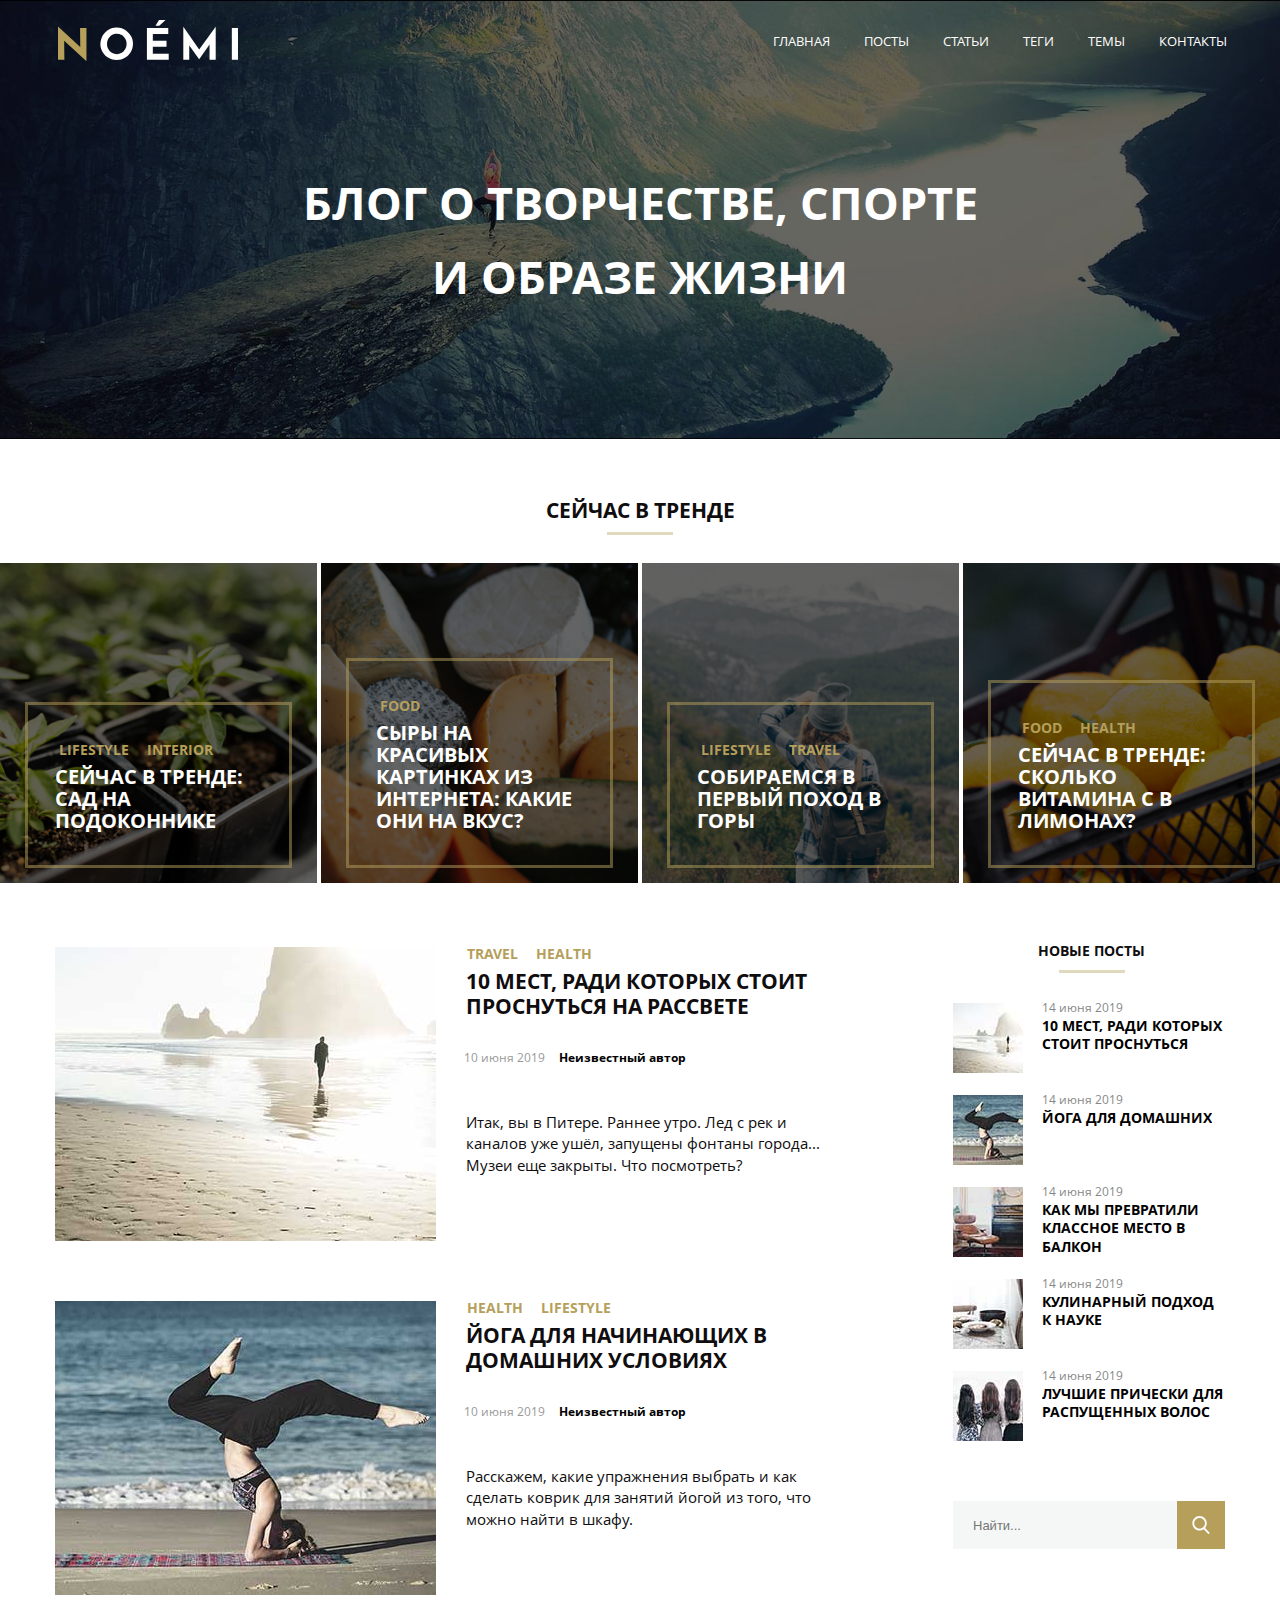
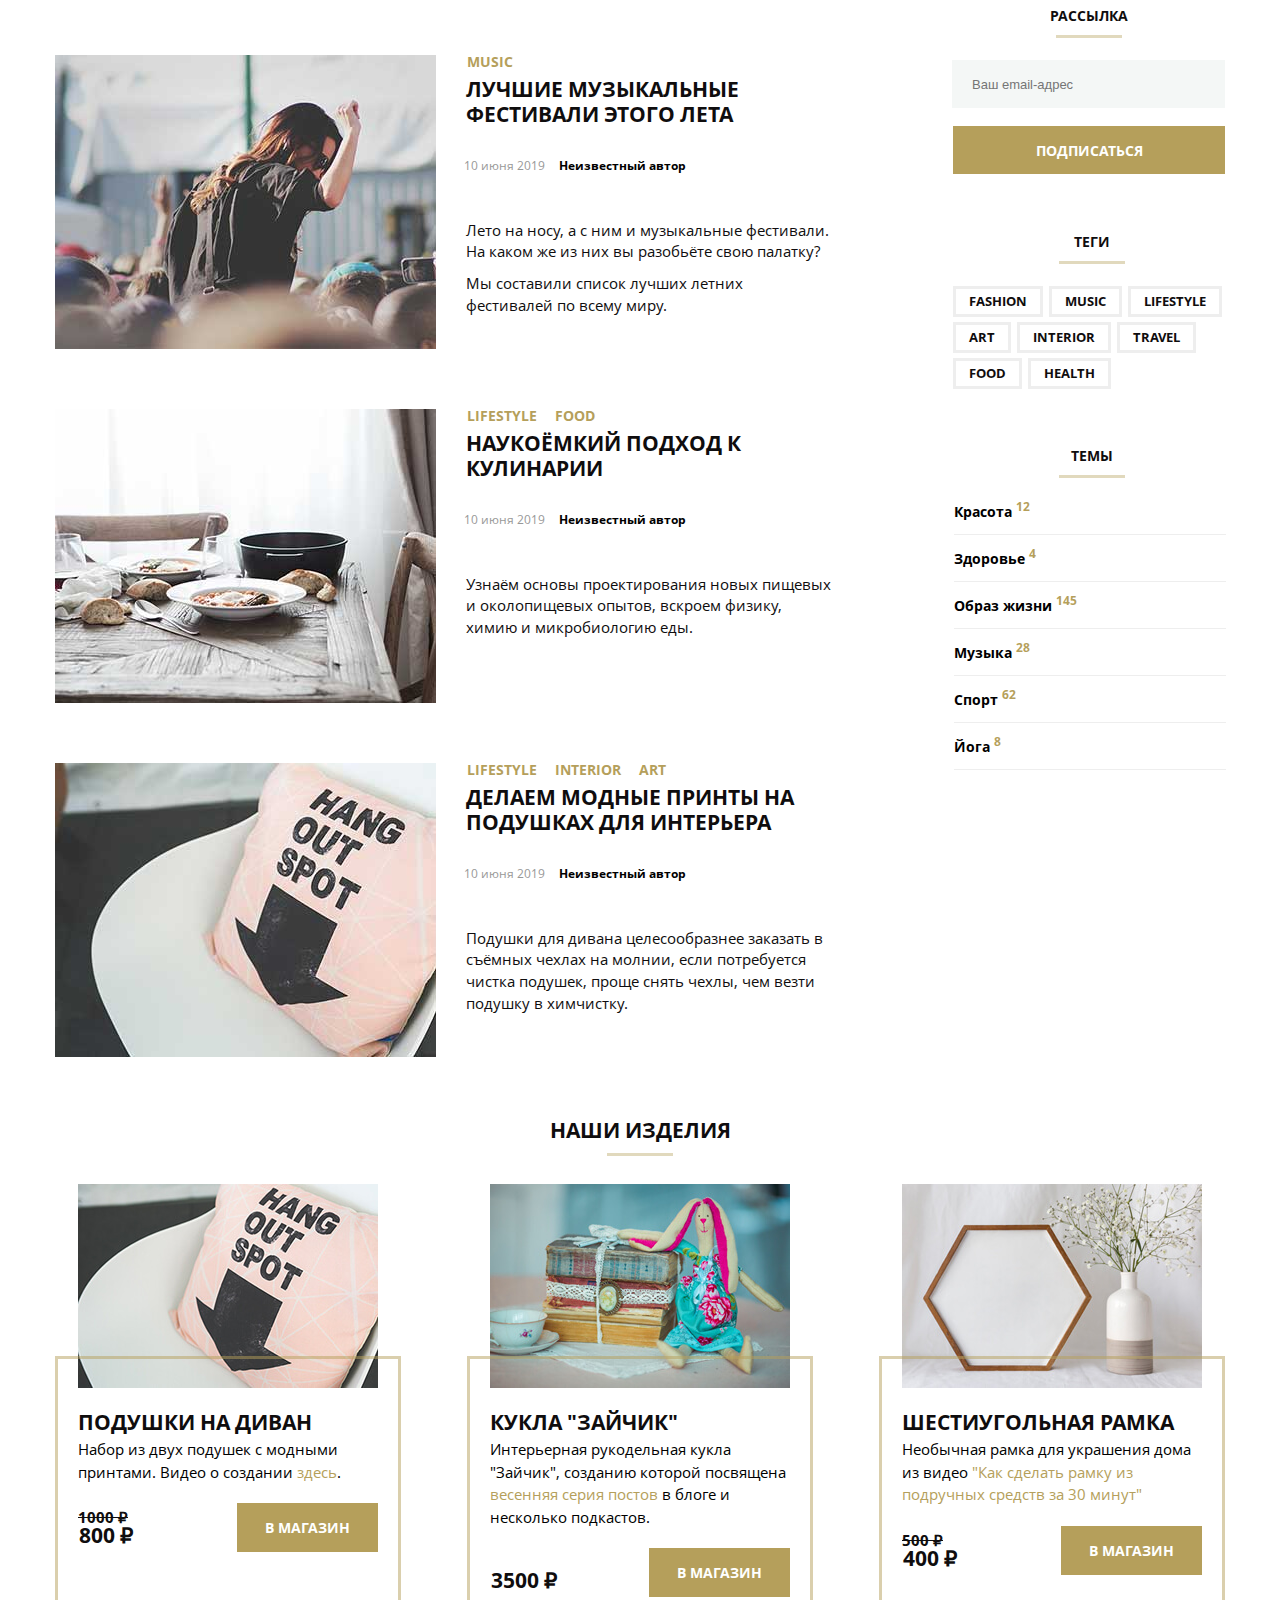
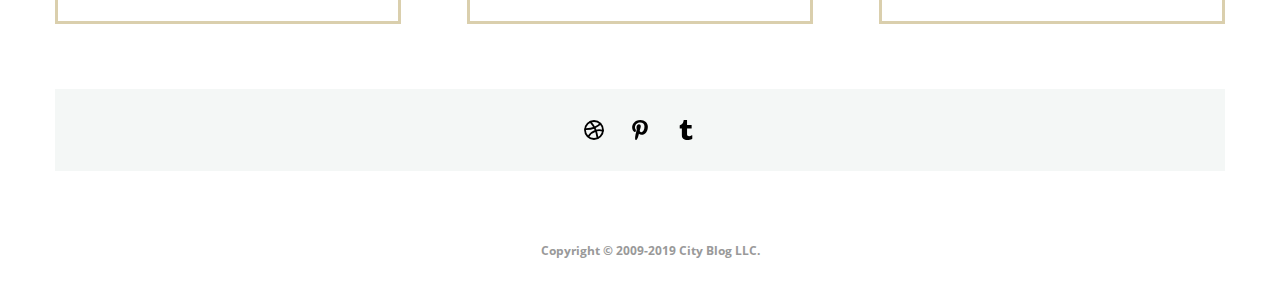
==== commit 70e7412b: "stopplease" ====
--- a/index.html
+++ b/index.html
@@ -532,9 +532,9 @@
         </div>
       </footer>
 
-          <!-- FEEDBACK POPUP -->
-          <div class="popup-visually-hidden">      
-    <div class="feedback-form">
+          <!-- FEEDBACK POPUP --> 
+          <div class="popup-visually-hidden" style="display: none;">      
+    <div class="feedback-form" type="submit">
       <div class="aside-item-title feedback-title">Ваш фидбек</div>
       <div class="feedback-textblock">Как часто вы заходите на сайт?</div>
       <select class="feedback-interval">
@@ -544,15 +544,9 @@
       <div class="feedback-textblock">Вы подписаны на e-mail рассылку?</div>
       <div class="feedback-email-signup-group">
         <div class="feedback-email-signup-item">
-          <input
-            type="radio"
-            class="feedback-email-signup-radio"
-            name="email-signup-group"
-            id="feedback-email-signup-yes"
-            checked/>
-          <label
-            class="feedback-email-signup-text"
-            for="feedback-email-signup-yes">Да</label>
+          <input type="radio" class="feedback-email-signup-radio"
+            name="email-signup-group" id="feedback-email-signup-yes" checked/>
+          <label class="feedback-email-signup-text"  for="feedback-email-signup-yes">Да</label>
         </div>
         <div class="feedback-email-signup-item">
           <input type="radio" class="feedback-email-signup-radio"
@@ -565,15 +559,13 @@
       <div class="feedback-textblock">
         Расскажите, какой контент вы хотели бы увидеть на нашем сайте?
       </div>
-      <textarea
-        class="feedback-comment"
+      <textarea class="feedback-comment"
         name="feedback"
         cols="40"
         rows="5"
-        placeholder="Может, больше рецептов?"
-      ></textarea>
-      <button class="feedback-send-button">Отправить</button>
-    </div>   
+        placeholder="Может, больше рецептов?"></textarea>
+      <button class="feedback-send-button" type="submit"> Отправить</button>
+    </button> 
   </div>
                       
 
--- a/css/style.css
+++ b/css/style.css
@@ -7,7 +7,7 @@
 @font-face {
   font-family: open-sans-bold;
   src: url(../fonts/OpenSans-Bold.woff);
-  font-weight: 700;
+  font-weight: 400;
   font-style: Bold;
 }
 
@@ -74,110 +74,6 @@
   color: white;
   text-align: center;
 }
-
-@media  (min-width: 1200px)  {
-  .header {
-    background-image:  url(../image/banner-bg.jpg);
-}
-.header-wrapper {
-  flex-direction: column;
-  align-items: center;
-  display: flex;
-}
-.header-navigation {
-  margin-top: 20px;
-  align-items: center;
-  display: flex;
-  justify-content: space-between;
-  width: 1170px;
-}
-.header-logo {
-  width: 180px;
-  margin-left: 3px;
-}
-.menu-button {
-  display: none;
-}
-.header-menu-list {
-  list-style-type: none;
-  margin: -5px -2px 0 0;
-  display: flex;
-  color: white;
-}
-.header-menu-link {
-  color: white;
-  font-size:  13px;
-}
-.header-menu-link:hover {
-  text-decoration: underline;
-}
-.header-menu-item {
-  text-decoration: none;
-  text-transform: uppercase;
-}
-.header-menu-item:not(:first-child) {
-  margin-left: 34px;
-}
-.header-title {
-  width: 700px;
-  padding: 100px 0 125px 0;
-  margin: 0 auto;
-  font-size: 45px;
-  line-height: 1.65;
-}
-.header-title-logo {
-  display: none;
-}
-}
-
-@media (min-width: 641px) and (max-width: 1200px) {
-.header {
-  background-image: url(../image/banner-bg.jpg);
-  padding-top: 43px;
-}
-.header-navigation {
-  margin: 0px 35px 0 35px;
-  display: flex;
-  justify-content: space-between;
-}
-.header-logo {
-  width: 160px;
-}
-.menu-button {
-  margin-top: 10px;
-}
-.menu-button:before {
-  top: 0;
-}
-.menu-button:after {
-  bottom: 2px;
-}
-.menu-button:before,
-.menu-button:after {
-  content: "";
-  width: 100%;
-  height: 3px;
-  border-radius: 5px;
-  background-color: #ffffff;
-  position: absolute;
-  left: 0;
-}
-.header-menu-list {
-  display: none;
-}
-.header-title {
-  width: 600px;
-  padding: 85px 0 116px 0;
-  margin: 0 auto;
-  font-size: 40px;
-  line-height: 1.35;
-}
-.header-title-logo {
-  display: none;
-}
-}
-
-
 
 /* ====================== TREND ====================== */
 
@@ -249,7 +145,7 @@
 box-sizing: border-box;
 border: 3px solid rgba(181, 159, 91, 0.5);
 color: #0f0d0e;
-font-size:  12px;
+font-size:  14px;
 text-transform: uppercase;
 font-family: open-sans-bold, serif;
 }
@@ -278,83 +174,7 @@
 background-image: url(../image/trend4.jpg);
 }
 
-@media (min-width: 1200px) {
-.trend-title {
-  font-size: 21px;
-  margin-bottom: 26px;
-  margin-top: 13px;
-}
-.trend-title::after {
-  margin: 8px auto 0;
-}
-.trend-post {
-  min-height: 320px;
-  width: calc((100% - 12px) / 4);
-  margin: 2px 2px 0 2px;
-  padding: 15px 25px;
-}
-.trend-post:nth-child(4n + 1) {
-  margin: 2px 2px 0 0;
-}
-.trend-post:nth-child(4n) {
-  margin: 2px 0 0 2px;
-}
-.trend-post-tag {
-  font-size: 14px;
-}
-.trend-post-tag-wrapper {
-  margin-right: 16px;
-}
-.trend-post-tags {
-  margin: 35px 30px 0 30px;
-}
-.trend-post-header {
-  font-size: 21px;
-  line-height: 1.2;
-}
-.trend-post-header-wrapper {
-  padding: 7px 30px 33px 30px;
-}
-}
-
-@media (min-width: 641px) and (max-width: 1200px) {
-.trend-title {
-  font-size: 18px;
-  margin-top: 18px;
-  margin-bottom: 16px;
-}
-.trend-title::after {
-  margin: 8px auto 0;
-}
-.trend-post {
-  min-height: 248px;
-  width: calc(50% - 2px);
-  padding: 15px 20px 15px 20px;
-}
-.trend-post:nth-child(2n + 1) {
-  margin: 3px 2px 0 0;
-}
-.trend-post:nth-child(2n + 2) {
-  margin: 3px 0 0 2px;
-}
-.trend-post-tag {
-  font-size: 14px;
-}
-.trend-post-tag-wrapper {
-  margin-right: 16px;
-  margin-left: 0px;
-}
-.trend-post-tags {
-  margin: 30px 30px 8px 30px;
-}
-.trend-post-header-wrapper {
-  margin: 0px 50px 30px 30px;
-}
-.trend-post-header {
-  font-size: 16px;
-  line-height: 1.3;
-}
-}
+ 
 
 @media (min-width: 641px) and (max-width: 1200px) and (orientation: landscape) {
 .trend-post {
@@ -452,122 +272,6 @@
 background-color: #eff6f1;
 }
 
-@media (min-width: 1200px) {
-.page {
-  align-items: center;
-}
-.content-wrapper {
-  width: 1170px;
-  flex-grow: 0;
-  flex-shrink: 0;
-}
-.post-list {
-  width: 778px;
-}
-.post {
-  margin-bottom: 60px;
-}
-.post_border-last{
-  display: none;
-}
-.post-pic {
-  content: "";
-  padding: 0;
-  width: 381px;
-  background-color: #eff6f1;
-}
-.post-info {
-  padding: 0px 0px 0px 30px;
-  width: 367px;
-  overflow: hidden;
-}
-.post-tags {
-  margin: -5px 0 -5px 1px;
-}
-.post-tag {
-  font-size: 14px;
-}
-.post-tag-wrapper {
-  display: inline-block;
-  margin-right: 14px;
-}
-.post-header {
-  font-size: 21px;
-  margin: 10px 0 0 0;
-}
-.post-date-author {
-  margin: 19px 0px 46px -2px;
-}
-.post-author {
-  padding-left: 14px;
-}
-.post_border {
-  display: none;
-}
-.post-intro {
-  line-height: 1.45;
-  font-size: 16px;
-  margin-bottom: -5px;
-}
-}
-
-@media (min-width: 641px) and (max-width: 1200px) {
-.page {
-  margin-top: 44px;
-}
-.post {
-  flex-direction: column;
-  margin-bottom: 41px;
-}
-.post_border-last{
-  display: none;
-}
-.post-pic {
-  margin: 0 35px 0px 35px;
-}
-.post-info {
-  padding: 0px 35px 0px 35px;
-  overflow: hidden;
-  margin-top: -8px;
-}
-.post-tags {
-  display: flex;
-  margin-bottom: 5px;
-  margin-top: 20px;
-}
-.post-tag-wrapper {
-  display: flex;
-  margin-right: 18px;
-}
-.post-tag {
-  font-size: 14px;
-}
-.post-header {
-  font-size: 17px;
-  line-height: 1.25;
-  margin: 10px 0 0 -2px;
-}
-.post-date-author {
-  margin: 20px 0px 27px -3px;
-}
-.post-author {
-  padding-left: 14px;
-}
-.post-intro {
-  line-height: 1.5;
-  margin-top: 0px;
-  margin-bottom: 10px;
-  font-size: 11.216px;
-}
-.post-img {
-  width: 100%;
-}
-.post_border {
-  height: 4px;
-  background-color: #eeeeee;
-  margin-top: 17px;
-}
-}
 
 /* ====================== ASIDE ====================== */
 
@@ -761,162 +465,7 @@
 background-color: #eeeeee;
 height: 1px;
 }
-
-@media (min-width: 1200px) {
-.aside {
-  width: 272px;
-  align-items: stretch;
-}
-.aside-item {
-  margin-top: -20px;
-  margin-bottom: 64px;
-}
-.aside-item-title {
-  margin-left: 5px;
-  font-size: 14px;
-}
-
-.latest-post {
-  margin-bottom: 12px;
-}
-.latest-post-subtitle {
-  margin-top: 0px;
-}
-.latest-post-link {
-  font-size: 14px;
-}
-.latest-post-info {
-  padding-top: 2px;
-}
-
-.search {
-  align-items: center;
-  width: 272px;
-  margin-top: 4px;
-  margin-bottom: 13px;
-}
-.search-input-label {
-  width: 224px;
-}
-.search-input {
-  width: 224px;
-  padding: 0px 20px;
-  font-size:  13px;
-}
-
-.mailing-list {
-  width: 272px;
-  margin-top: 0px;
-  margin-bottom: 3px;
-}
-.mailing-list-title {
-  margin: 0px 0px 22px 0px;
-}
-.mailing-list-input {
-  font-size:  13px;
-  margin-left: -1px;
-}
-.mailing-list-button {
-  font-size: 14px;
-}
-
-.tags-item {
-  font-size: 12.5px;
-}
-.tags {
-  margin-bottom: 55px;
-  margin-top: -23px;
-}
-
-.themes-item {
-  width: 272px;
-  height: 47px;
-  margin-left: 2px;
-}
-.themes-name {
-  font-size: 14px;
-}
-}
-
-@media (min-width: 641px) and (max-width: 1200px) {
-.aside {
-  margin: 0 36px 0 0px;
-  align-items: center;
-  width: 272px;
-  flex-grow: 0;
-  flex-shrink: 0;
-}
-.aside-item {
-  margin-top: -20px;
-  margin-bottom: 51px;
-}
-.aside-item-title {
-  margin-left: 5px;
-  font-size: 14px;
-}
-
-.latest-posts {
-  margin-top: -18px;
-}
-.latest-posts-container {
-  margin-top: -2px;
-  align-items: flex-start;
-  width: 100%;
-}
-.latest-post-link {
-  font-family: open-sans-bold, serif;
-  font-size: 14px;
-}
-.latest-post-info {
-  padding: 0;
-  margin: 2px 0 0 19px;
-}
-.latest-post {
-  margin-left: 1px;
-}
-.latest-post-subtitle {
-  margin-left: -1px;
-}
-
-.search {
-  margin-top: 18px;
-  margin-bottom: 12px;
-}
-.search-input {
-  width: 100%;
-  padding: 0px 20px;
-  font-size:  13px;
-}
-.visually-hidden {
-  display: none;
-}
-
-.mailing-list {
-  margin-top: 2px;
-  margin-bottom: 13px;
-}
-.mailing-list-input {
-  font-size:  13px;
-}
-.mailing-list-button {
-  font-size: 14px;
-}
-
-.tags {
-  margin-left: 2px;
-}
-
-.themes-container {
-  width: 100%;
-}
-.themes {
-  margin-top: -18px;
-  margin-left: 1px;
-}
-.themes-name {
-  font-size: 14px;
-}
-}
+ 
 
 /* ====================== PRODUCTS ====================== */
 
@@ -1002,145 +551,6 @@
   flex: 1 1 auto;
 }
 
-@media (min-width: 1200px) {
-  .products {
-    margin: -22px auto 60px auto;
-    width: 1170px;
-  }
-  .products-title {
-    margin-bottom: 28px;
-    font-size: 21px;
-  }
-  .products-title::after {
-    margin: 9px auto 0;
-  }
-  .products-container {
-    justify-content: space-around;
-  }
-  .product {
-    width: 300px;
-    margin: 0 56px;
-  }
-  .product:nth-child(3n - 2) {
-    margin-left: 0;
-  }
-  .product:nth-child(3n) {
-    margin-right: 0;
-  }
-  .settee-pillows {
-    content: url(../image/shop-item-desk1.jpg);
-    width: 100%;
-  }
-  .doll-hare {
-    content: url(../image/shop-item-desk2.jpg);
-    width: 100%;
-  }
-  .octagon {
-    content: url(../image/shop-item-desk3.jpg);
-    width: 100%;
-  }
-  .product-header-wrapper {
-    margin: 32px 0 2px 0;
-  }
-  .product-header {
-    font-size: 21px;
-  }
-  .product-description {
-    line-height: 1.5;
-    font-size: 15px;
-  }
-  .product-price {
-    font-size: 21px;
-    margin: -6px 1px 1px 1px;
-  }
-  .product-price_and_button {
-    margin-top: 20px;
-    margin-bottom: 7px;
-    padding: 0 0px;
-  }
-  .product-buy {
-    font-size: 14px;
-    padding: 15px 28px 15px 28px;
-  }
-  .product-content {
-    margin: -32px -23px 20px -23px;
-    padding: 17px 20px;
-  }
-}
-
-@media (min-width: 641px) and (max-width: 1200px) {
-  .products {
-    margin-top: -7px;
-  }
-  .products-title {
-    margin-bottom: 20px;
-    font-size: 18px;
-  }
-  .products-title::after {
-    margin: 8px auto 0;
-  }
-  .products-container {
-    justify-content: space-between;
-    flex-grow: 0;
-    flex-shrink: 0;
-  }
-  .product {
-    align-items: stretch;
-    width: calc(50% - 90px);
-  }
-  .product:nth-child(odd) {
-    margin: 8px 0px 0 57px;
-  }
-  .product:nth-child(even) {
-    margin: 8px 57px 0 0px;
-  }
-  .settee-pillows {
-    content: url(../image/shop-item-tablet1.jpg);
-  }
-  .doll-hare {
-    content: url(../image/shop-item-tablet2.jpg);
-  }
-  .octagon {
-    content: url(../image/shop-item-tablet3.jpg);
-  }
-  .product-pic {
-    width: 100%;
-  }
-  .product-header-wrapper {
-    margin: 31px 0 2px 0;
-  }
-  .product-header {
-    font-size: 16px;
-  }
-  .product-description {
-    margin-left: 3px;
-    font-size: 15px;
-    line-height: 1.5;
-  }
-  .product-header-wrapper {
-    margin-left: 3px;
-  }
-  .product-obsolete-price {
-    margin-bottom: -2px;
-  }
-  .product-price {
-    font-size: 21px;
-    margin-top: -5px;
-  }
-  .product-price_and_button {
-    margin: 18px 0px 10px 0px;
-    padding: 0 4px;
-  }
-  .product-buy {
-    font-size: 14px;
-    padding: 15px 28px 15px 28px;
-    margin-right: 0px;
-  }
-  .product-content {
-    margin: -32px -22px 20px -23px;
-    padding: 17px;
-  }
-}
 
 /* ====================== FOOTER ====================== */
 
@@ -1207,7 +617,304 @@
 overflow: hidden;
 }
 
+.footer-wrapper {
+  padding: 0 15px;
+  margin: -10px 0 0 0;
+}
+.footer-social {
+  width: 100%;
+}
+.footer-copyright {
+  padding-top: 40px;
+  margin-left: 10px;
+}
+.footer-copyright-link {
+  font-size: 12px;
+}
+
+/* ====================== MEDIA ====================== */
+
 @media (min-width: 1200px) {
+  .header {
+    background-image:  url(../image/banner-bg.jpg);
+}
+.header-wrapper {
+  flex-direction: column;
+  align-items: center;
+  display: flex;
+}
+.header-navigation {
+  margin-top: 20px;
+  align-items: center;
+  display: flex;
+  justify-content: space-between;
+  width: 1170px;
+}
+.header-logo {
+  width: 180px;
+  margin-left: 3px;
+}
+.menu-button {
+  display: none;
+}
+.header-menu-list {
+  list-style-type: none;
+  margin: -5px -2px 0 0;
+  display: flex;
+  color: white;
+}
+.header-menu-link {
+  color: white;
+  font-size:  13px;
+}
+.header-menu-link:hover {
+  text-decoration: underline;
+}
+.header-menu-item {
+  text-decoration: none;
+  text-transform: uppercase;
+}
+.header-menu-item:not(:first-child) {
+  margin-left: 34px;
+}
+.header-title {
+  width: 700px;
+  padding: 100px 0 125px 0;
+  margin: 0 auto;
+  font-size: 45px;
+  line-height: 1.65;
+}
+.header-title-logo {
+  display: none;
+}
+  .trend-title {
+    font-size: 21px;
+    margin-bottom: 26px;
+    margin-top: 13px;
+  }
+  .trend-title::after {
+    margin: 8px auto 0;
+  }
+  .trend-post {
+    min-height: 320px;
+    width: calc((100% - 12px) / 4);
+    margin: 2px 2px 0 2px;
+    padding: 15px 25px;
+  }
+  .trend-post:nth-child(4n + 1) {
+    margin: 2px 2px 0 0;
+  }
+  .trend-post:nth-child(4n) {
+    margin: 2px 0 0 2px;
+  }
+  .trend-post-tag {
+    font-size: 14px;
+  }
+  .trend-post-tag-wrapper {
+    margin-right: 16px;
+  }
+  .trend-post-tags {
+    margin: 35px 30px 0 30px;
+  }
+  .trend-post-header {
+    font-size: 20px;
+    line-height: 1.1;
+  }
+  .trend-post-header-wrapper {
+    padding: 7px 30px 33px 27px;
+  }
+  .page {
+    align-items: center;
+  }
+  .content-wrapper {
+    width: 1170px;
+    flex-grow: 0;
+    flex-shrink: 0;
+  }
+  .post-list {
+    width: 778px;
+  }
+  .post {
+    margin-bottom: 60px;
+  }
+  .post_border-last{
+    display: none;
+  }
+  .post-pic {
+    content: "";
+    padding: 0;
+    width: 381px;
+    background-color: #eff6f1;
+  }
+  .post-info {
+    padding: 0px 0px 0px 30px;
+    width: 367px;
+    overflow: hidden;
+  }
+  .post-tags {
+    margin: -5px 0 -5px 1px;
+  }
+  .post-tag {
+    font-size: 14px;
+  }
+  .post-tag-wrapper {
+    display: inline-block;
+    margin-right: 14px;
+  }
+  .post-header {
+    font-size: 21px;
+    margin: 10px 0 0 0;
+  }
+  .post-date-author {
+    margin: 19px 0px 46px -2px;
+  }
+  .post-author {
+    padding-left: 14px;
+  }
+  .post_border {
+    display: none;
+  }
+  .post-intro {
+    line-height: 1.45;
+    font-size: 15px;
+    margin-bottom: -5px;
+  }
+  .aside {
+    width: 272px;
+    align-items: stretch;
+  }
+  .aside-item {
+    margin-top: -20px;
+    margin-bottom: 64px;
+  }
+  .aside-item-title {
+    margin-left: 5px;
+    font-size: 14px;
+  }
+
+.latest-post {
+  margin-bottom: 12px;
+}
+.latest-post-subtitle {
+  margin-top: 0px;
+}
+.latest-post-link {
+  font-size: 14px;
+}
+.latest-post-info {
+  padding-top: 2px;
+}
+
+.search {
+  align-items: center;
+  width: 272px;
+  margin-top: 4px;
+  margin-bottom: 13px;
+}
+.search-input-label {
+  width: 224px;
+}
+.search-input {
+  width: 224px;
+  padding: 0px 20px;
+  font-size:  13px;
+}
+
+.mailing-list {
+  width: 272px;
+  margin-top: 0px;
+  margin-bottom: 3px;
+}
+.mailing-list-title {
+  margin: 0px 0px 22px 0px;
+}
+.mailing-list-input {
+  font-size:  13px;
+  margin-left: -1px;
+}
+.mailing-list-button {
+  font-size: 14px;
+}
+
+.tags-item {
+  font-size: 12.5px;
+}
+.tags {
+  margin-bottom: 55px;
+  margin-top: -23px;
+}
+
+.themes-item {
+  width: 272px;
+  height: 47px;
+  margin-left: 2px;
+}
+.themes-name {
+  font-size: 14px;
+}
+.products {
+  margin: -22px auto 60px auto;
+  width: 1170px;
+}
+.products-title {
+  margin-bottom: 28px;
+  font-size: 21px;
+}
+.products-title::after {
+  margin: 9px auto 0;
+}
+.products-container {
+  justify-content: space-around;
+}
+.product {
+  width: 300px;
+  margin: 0 56px;
+}
+.product:nth-child(3n - 2) {
+  margin-left: 0;
+}
+.product:nth-child(3n) {
+  margin-right: 0;
+}
+.settee-pillows {
+  content: url(../image/shop-item-desk1.jpg);
+  width: 100%;
+}
+.doll-hare {
+  content: url(../image/shop-item-desk2.jpg);
+  width: 100%;
+}
+.octagon {
+  content: url(../image/shop-item-desk3.jpg);
+  width: 100%;
+}
+.product-header-wrapper {
+  margin: 32px 0 2px 0;
+}
+.product-header {
+  font-size: 21px;
+}
+.product-description {
+  line-height: 1.5;
+  font-size: 15px;
+}
+.product-price {
+  font-size: 21px;
+  margin: -6px 1px 1px 1px;
+}
+.product-price_and_button {
+  margin-top: 20px;
+  margin-bottom: 7px;
+  padding: 0 0px;
+}
+.product-buy {
+  font-size: 14px;
+  padding: 15px 28px 15px 28px;
+}
+.product-content {
+  margin: -32px -23px 20px -23px;
+  padding: 17px 20px;
+}
 .footer-wrapper {
   padding: 0 30px;
   margin: -19px 0px 0 0px;
@@ -1225,38 +932,305 @@
 }
 
 @media (min-width: 641px) and (max-width: 1200px) {
-.footer-wrapper {
-  padding: 0 30px;
-  margin: -25px 5px 0 5px;
-}
-.footer-social {
-  width: 100%;
-  padding: 33px;
-}
-.footer-copyright {
-  padding-top: 40px;
-  margin-left: 10px;
-}
-}
-
-.footer-wrapper {
-  padding: 0 15px;
-  margin: -10px 0 0 0;
-}
-.footer-social {
-  width: 100%;
-}
-.footer-copyright {
-  padding-top: 40px;
-  margin-left: 10px;
-}
-.footer-copyright-link {
-  font-size: 12px;
-}
-
-/* ====================== MEDIA ====================== */
-
-@media (max-width: 640px) {
+  .header {
+    background-image: url(../image/banner-bg.jpg);
+    padding-top: 43px;
+  }
+  .header-navigation {
+    margin: 0px 35px 0 35px;
+    display: flex;
+    justify-content: space-between;
+  }
+  .header-logo {
+    width: 160px;
+  }
+  .menu-button {
+    margin-top: 10px;
+  }
+  .menu-button:before {
+    top: 0;
+  }
+  .menu-button:after {
+    bottom: 2px;
+  }
+  .menu-button:before,
+  .menu-button:after {
+    content: "";
+    width: 100%;
+    height: 3px;
+    border-radius: 5px;
+    background-color: #ffffff;
+    position: absolute;
+    left: 0;
+  }
+  .header-menu-list {
+    display: none;
+  }
+  .header-title {
+    width: 600px;
+    padding: 85px 0 116px 0;
+    margin: 0 auto;
+    font-size: 40px;
+    line-height: 1.35;
+  }
+  .header-title-logo {
+    display: none;
+  }
+  .page {
+    margin-top: 44px;
+  }
+  .post {
+    flex-direction: column;
+    margin-bottom: 41px;
+  }
+  .post_border-last{
+    display: none;
+  }
+  .post-pic {
+    margin: 0 35px 0px 35px;
+  }
+  .post-info {
+    padding: 0px 35px 0px 35px;
+    overflow: hidden;
+    margin-top: -8px;
+  }
+  .post-tags {
+    display: flex;
+    margin-bottom: 5px;
+    margin-top: 20px;
+  }
+  .post-tag-wrapper {
+    display: flex;
+    margin-right: 18px;
+  }
+  .post-tag {
+    font-size: 14px;
+  }
+  .post-header {
+    font-size: 17px;
+    line-height: 1.25;
+    margin: 10px 0 0 -2px;
+  }
+  .post-date-author {
+    margin: 20px 0px 27px -3px;
+  }
+  .post-author {
+    padding-left: 14px;
+  }
+  .post-intro {
+    line-height: 1.5;
+    margin-top: 0px;
+    margin-bottom: 10px;
+    font-size: 15px;
+  }
+  .post-img {
+    width: 100%;
+  }
+  .post_border {
+    height: 4px;
+    background-color: #eeeeee;
+    margin-top: 17px;
+  }
+  .trend-title {
+    font-size: 18px;
+    margin-top: 18px;
+    margin-bottom: 16px;
+  }
+  .trend-title::after {
+    margin: 8px auto 0;
+  }
+  .trend-post {
+    min-height: 248px;
+    width: calc(50% - 2px);
+    padding: 15px 20px 15px 20px;
+  }
+  .trend-post:nth-child(2n + 1) {
+    margin: 3px 2px 0 0;
+  }
+  .trend-post:nth-child(2n + 2) {
+    margin: 3px 0 0 2px;
+  }
+  .trend-post-tag {
+    font-size: 14px;
+  }
+  .trend-post-tag-wrapper {
+    margin-right: 16px;
+    margin-left: 0px;
+  }
+  .trend-post-tags {
+    margin: 30px 30px 8px 30px;
+  }
+  .trend-post-header-wrapper {
+    margin: 0px 50px 30px 30px;
+  }
+  .trend-post-header {
+    font-size: 16px;
+    line-height: 1.3;
+  }
+  .aside {
+    margin: 0 36px 0 0px;
+    align-items: center;
+    width: 272px;
+    flex-grow: 0;
+    flex-shrink: 0;
+  }
+  .aside-item {
+    margin-top: -20px;
+    margin-bottom: 51px;
+  }
+  .aside-item-title {
+    margin-left: 5px;
+    font-size: 14px;
+  }
+  
+  .latest-posts {
+    margin-top: -18px;
+  }
+  .latest-posts-container {
+    margin-top: -2px;
+    align-items: flex-start;
+    width: 100%;
+  }
+  .latest-post-link {
+    font-family: open-sans-bold, serif;
+    font-size: 14px;
+  }
+  .latest-post-info {
+    padding: 0;
+    margin: 2px 0 0 19px;
+  }
+  .latest-post {
+    margin-left: 1px;
+  }
+  .latest-post-subtitle {
+    margin-left: -1px;
+  }
+  
+  .search {
+    margin-top: 18px;
+    margin-bottom: 12px;
+  }
+  .search-input {
+    width: 100%;
+    padding: 0px 20px;
+    font-size:  13px;
+  }
+  .visually-hidden {
+    display: none;
+  }
+  
+  .mailing-list {
+    margin-top: 2px;
+    margin-bottom: 13px;
+  }
+  .mailing-list-input {
+    font-size:  13px;
+  }
+  .mailing-list-button {
+    font-size: 14px;
+  }
+  
+  .tags {
+    margin-left: 2px;
+  }
+  
+  .themes-container {
+    width: 100%;
+  }
+  .themes {
+    margin-top: -18px;
+    margin-left: 1px;
+  }
+  .themes-name {
+    font-size: 14px;
+  }
+  .products {
+    margin-top: -7px;
+  }
+  .products-title {
+    margin-bottom: 20px;
+    font-size: 18px;
+  }
+  .products-title::after {
+    margin: 8px auto 0;
+  }
+  .products-container {
+    justify-content: space-between;
+    flex-grow: 0;
+    flex-shrink: 0;
+  }
+  .product {
+    align-items: stretch;
+    width: calc(50% - 90px);
+  }
+  .product:nth-child(odd) {
+    margin: 8px 0px 0 57px;
+  }
+  .product:nth-child(even) {
+    margin: 8px 57px 0 0px;
+  }
+  .settee-pillows {
+    content: url(../image/shop-item-tablet1.jpg);
+  }
+  .doll-hare {
+    content: url(../image/shop-item-tablet2.jpg);
+  }
+  .octagon {
+    content: url(../image/shop-item-tablet3.jpg);
+  }
+  .product-pic {
+    width: 100%;
+  }
+  .product-header-wrapper {
+    margin: 31px 0 2px 0;
+  }
+  .product-header {
+    font-size: 16px;
+  }
+  .product-description {
+    margin-left: 3px;
+    font-size: 15px;
+    line-height: 1.5;
+  }
+  .product-header-wrapper {
+    margin-left: 3px;
+  }
+  .product-obsolete-price {
+    margin-bottom: -2px;
+  }
+  .product-price {
+    font-size: 21px;
+    margin-top: -5px;
+  }
+  .product-price_and_button {
+    margin: 18px 0px 10px 0px;
+    padding: 0 4px;
+  }
+  .product-buy {
+    font-size: 14px;
+    padding: 15px 28px 15px 28px;
+    margin-right: 0px;
+  }
+  .product-content {
+    margin: -32px -22px 20px -23px;
+    padding: 17px;
+  }
+  .footer-wrapper {
+    padding: 0 30px;
+    margin: -25px 5px 0 5px;
+  }
+  .footer-social {
+    width: 100%;
+    padding: 33px;
+  }
+  .footer-copyright {
+    padding-top: 40px;
+    margin-left: 10px;
+  }
+  }
+
+
+@media (max-width: 641px) {
 .header {
     background-image: url(../image/banner-mobile.jpg);
   }
@@ -1473,7 +1447,7 @@
   }
   .post-info {
     padding: 4px 15px 0px 15px;
-    overflow: hidden;
+    overflow-x: hidden;
   }
   .post-tags {
     margin-top: 0px;
@@ -1499,7 +1473,7 @@
   }
   .post-intro {
     line-height: 1.4;
-    font-size: 14px;
+    font-size: 15px;
     margin: 0 0 5px 0;
   }
   .post-img {
@@ -1632,7 +1606,6 @@
 
 
 .feedback-send-button {
- 
   width: 100%;
   box-sizing: border-box;
   height: 48px;
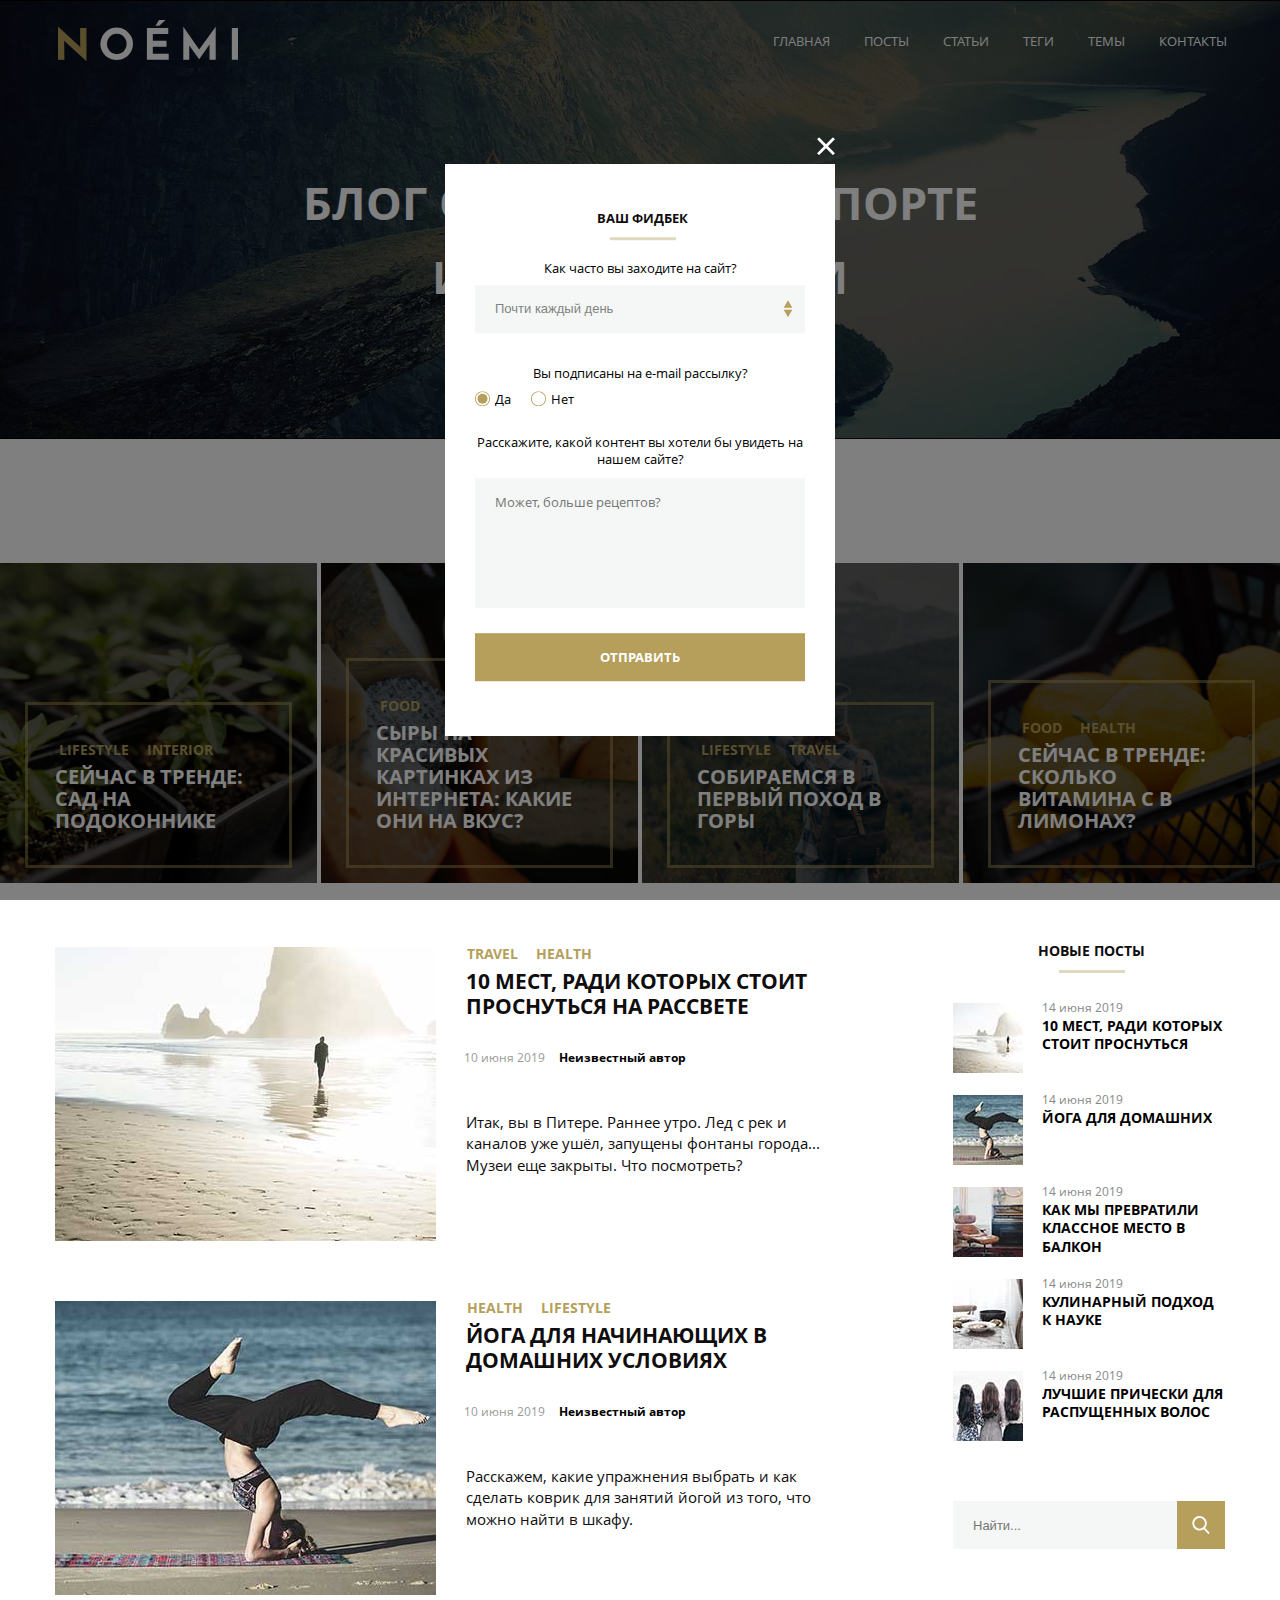
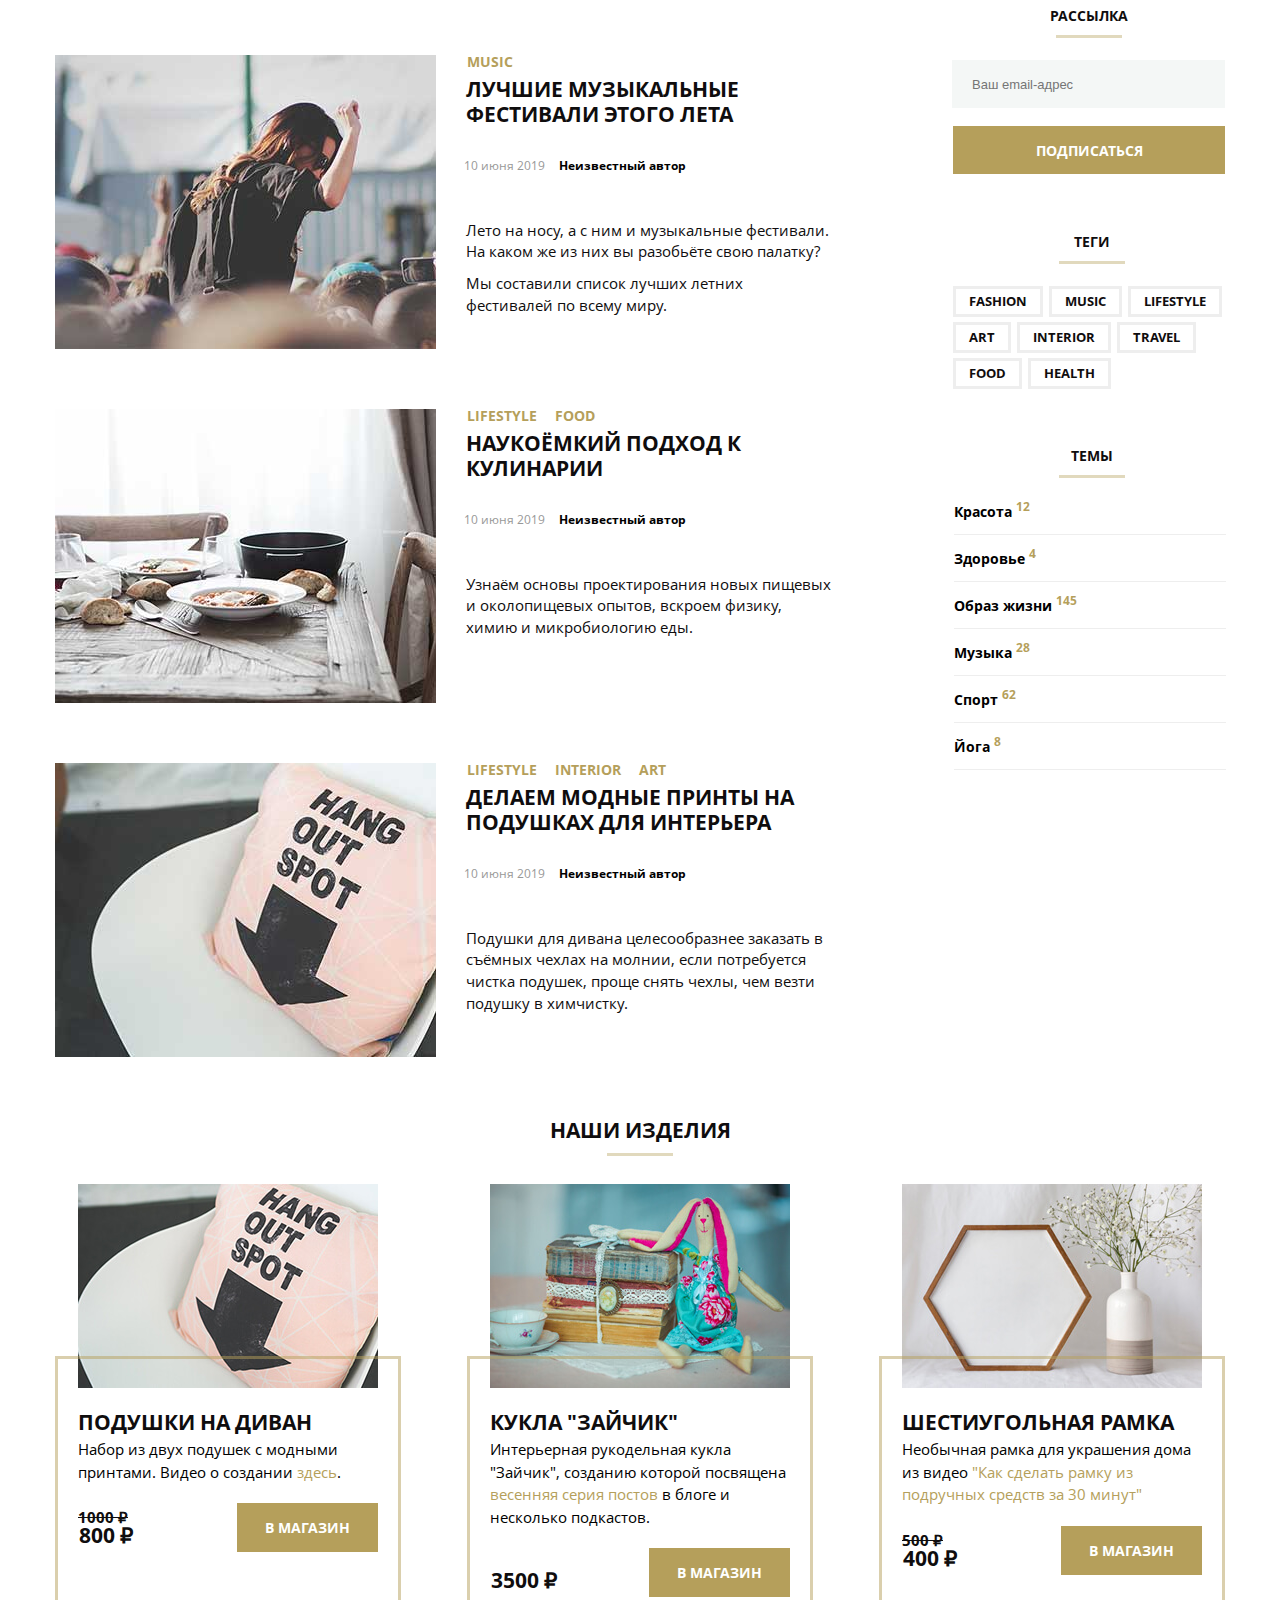
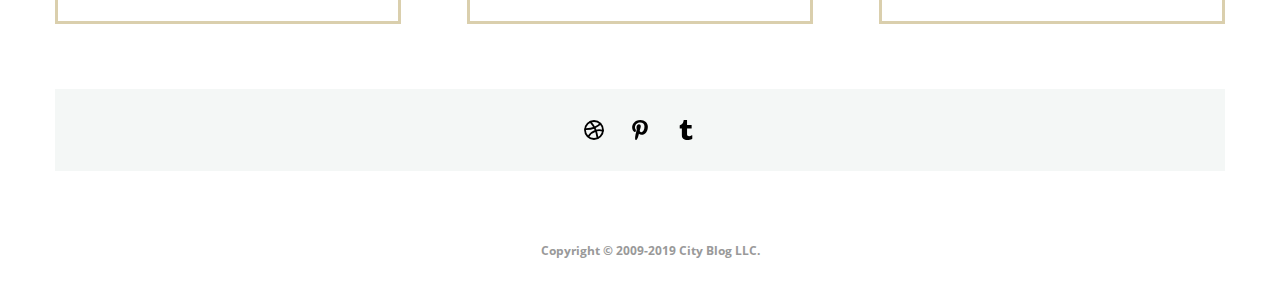
==== commit bc45e36e: "thend" ====
--- a/index.html
+++ b/index.html
@@ -532,10 +532,13 @@
         </div>
       </footer>
 
-          <!-- FEEDBACK POPUP --> 
-          <div class="popup-visually-hidden" style="display: none;">      
-    <div class="feedback-form" type="submit">
-      <div class="aside-item-title feedback-title">Ваш фидбек</div>
+          <!-- FEEDBACK POPUP -->        
+    <div class="popup-visually-hidden">  
+    <div class="feedback-form" type="button">
+      <button class="popup-close" type="button">Закрыть окно</button>
+        <div class="popup-header-container">
+       <div class="aside-item-title feedback-title">Ваш фидбек</div>
+       <form class="form-popup">
       <div class="feedback-textblock">Как часто вы заходите на сайт?</div>
       <select class="feedback-interval">
         <option>Почти каждый день</option>
@@ -566,8 +569,9 @@
         placeholder="Может, больше рецептов?"></textarea>
       <button class="feedback-send-button" type="submit"> Отправить</button>
     </button> 
+  </form>
   </div>
-                      
+</div>                     
 
 </body>
 </html>--- a/css/style.css
+++ b/css/style.css
@@ -990,9 +990,9 @@
     margin: 0 35px 0px 35px;
   }
   .post-info {
-    padding: 0px 35px 0px 35px;
+    padding: 0px 35px 10px 35px;
     overflow: hidden;
-    margin-top: -8px;
+    margin-top: -9px;
   }
   .post-tags {
     display: flex;
@@ -1020,7 +1020,7 @@
   .post-intro {
     line-height: 1.5;
     margin-top: 0px;
-    margin-bottom: 10px;
+    margin-bottom: 15px;
     font-size: 15px;
   }
   .post-img {
@@ -1230,7 +1230,7 @@
   }
 
 
-@media (max-width: 641px) {
+@media (max-width: 640px) {
 .header {
     background-image: url(../image/banner-mobile.jpg);
   }
@@ -1267,11 +1267,14 @@
   display: none;
   }
   .header-title {
-  padding: 30px 30px 212px 30px;
-  margin: 0 auto;
-  font-size: 112px;
-  line-height: 1.35;
-  }
+    width: 280px;
+    margin: 0 auto;
+    padding-top: 20px;
+    padding-bottom: 219px;
+    font-size: 26px;
+    line-height: 1.385;
+  }
+  
   .header-title-logo {
   padding: 172px 45px 0 45px;
   margin: auto;
@@ -1526,12 +1529,29 @@
   content: "";
   background-image: url(../svg/form-x.svg);
   background-repeat: no-repeat;
-  background-position: right top;
+  background-position: right  top;
   position: absolute;
   right: 0;
   z-index: 1;
 }
-div.feedback-title {
+.popup-close {
+  width: 20px;
+  height: 20px;
+  margin-top: -560px;
+  margin-left: 350px;
+  position: absolute;
+  font-size: 15px;
+  border: none;
+  background-color: transparent;
+}
+
+.popup-header-container {
+  margin-left: auto;
+  margin-right: auto;
+  text-align: center;
+}
+
+.div.feedback-title {
   font-family: open-sans-bold, serif;
   margin-bottom: 25px;
 }
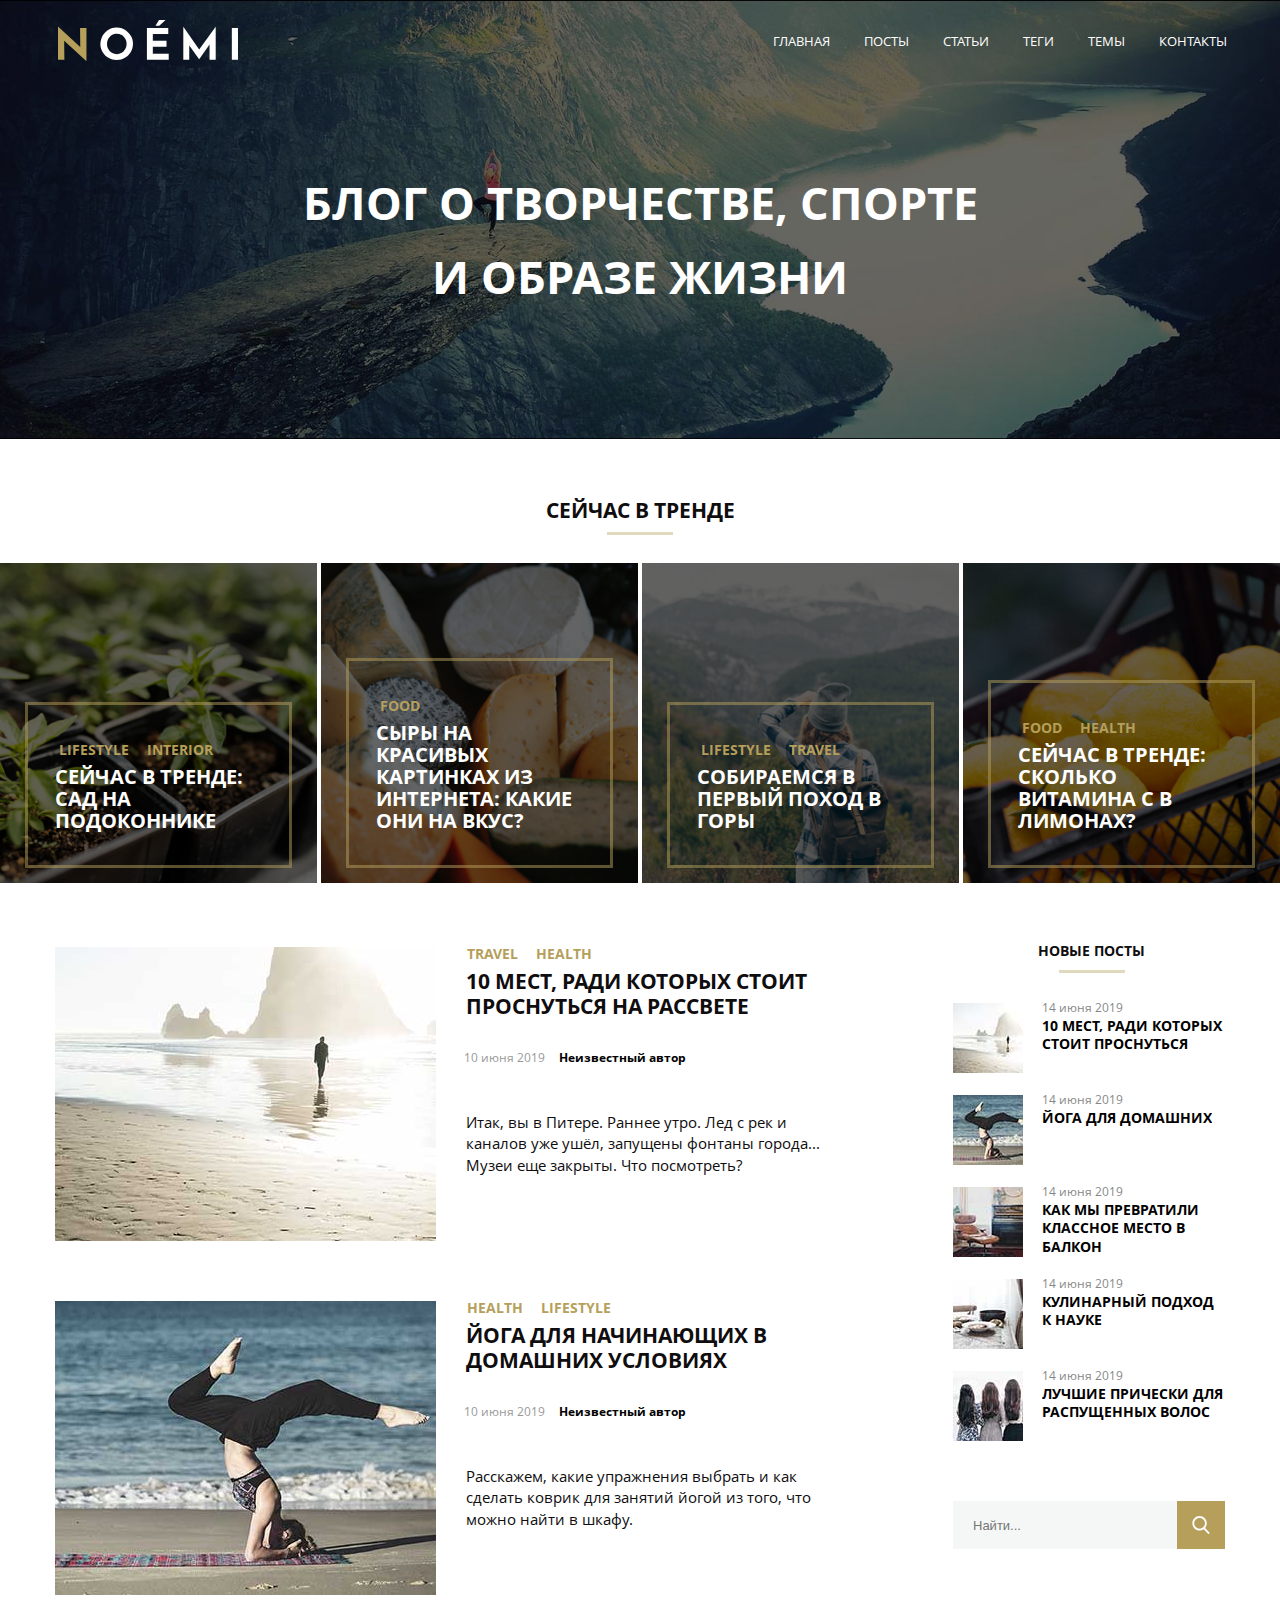
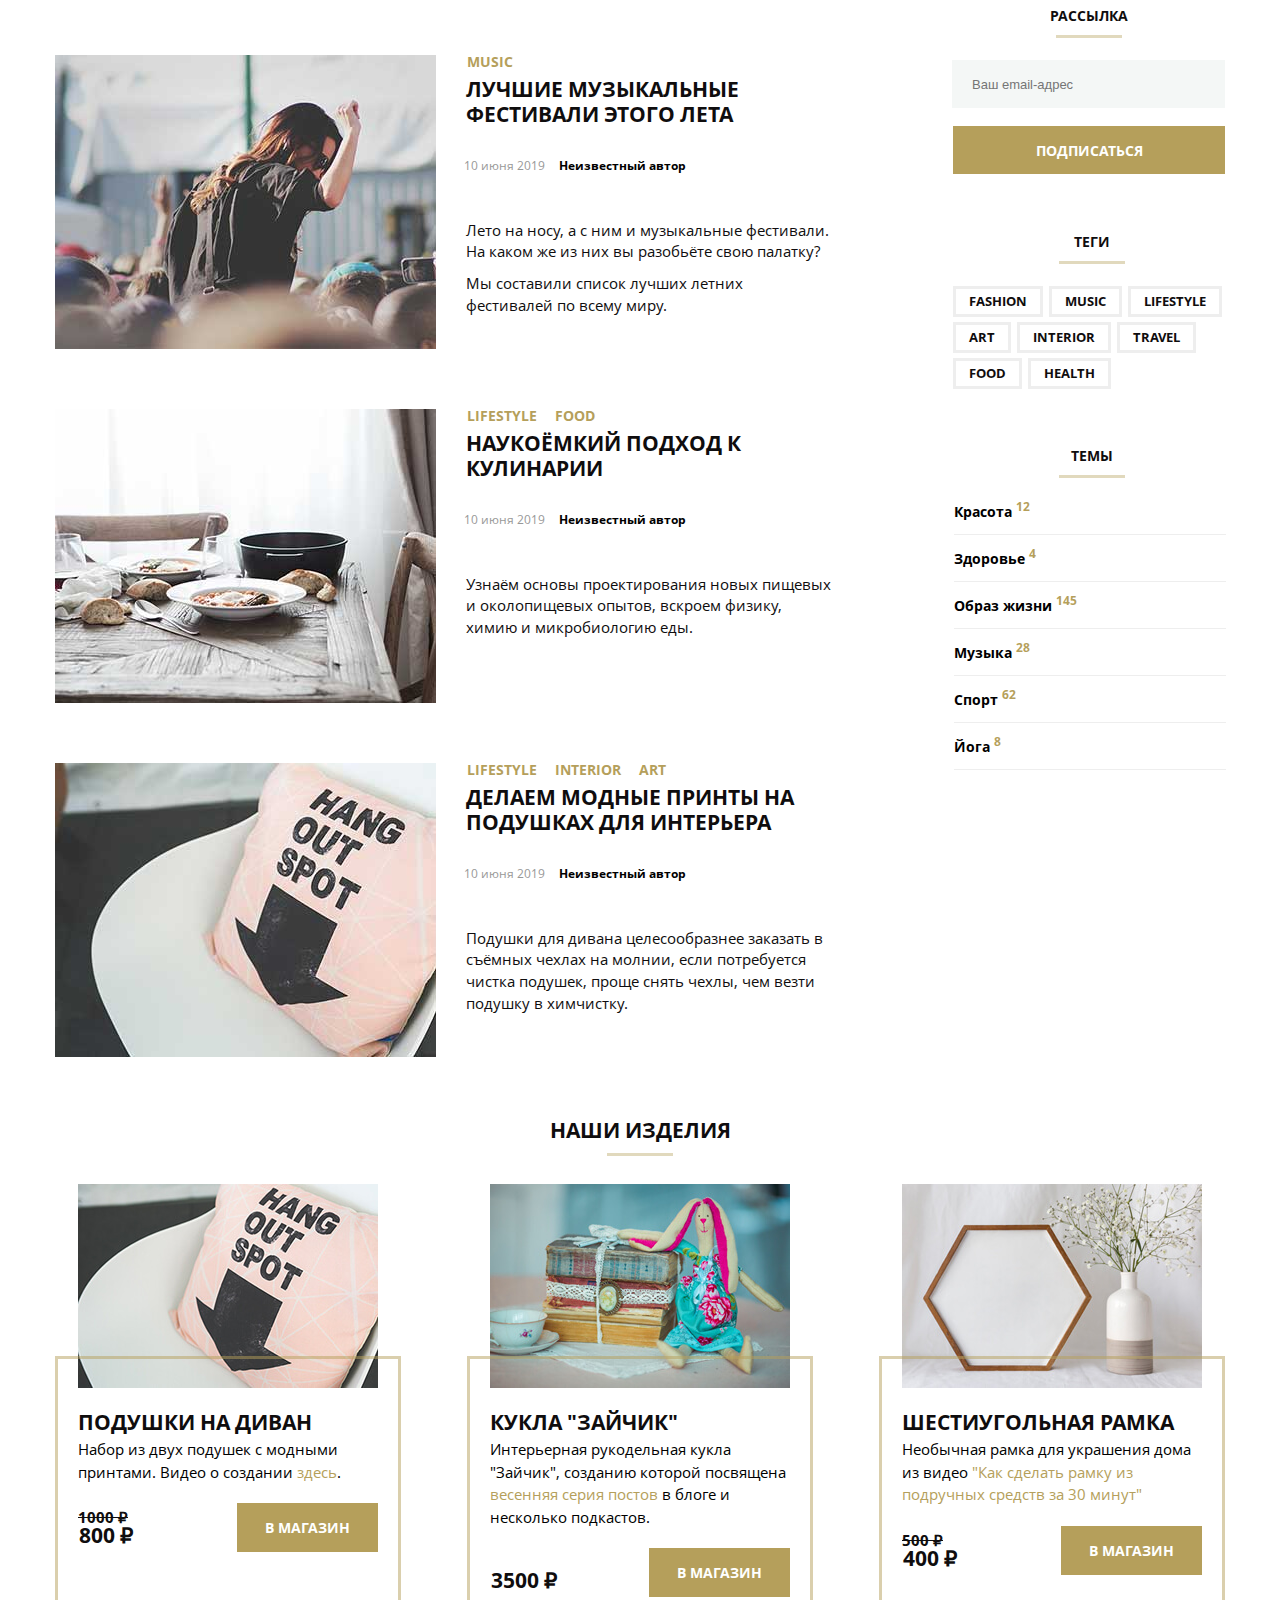
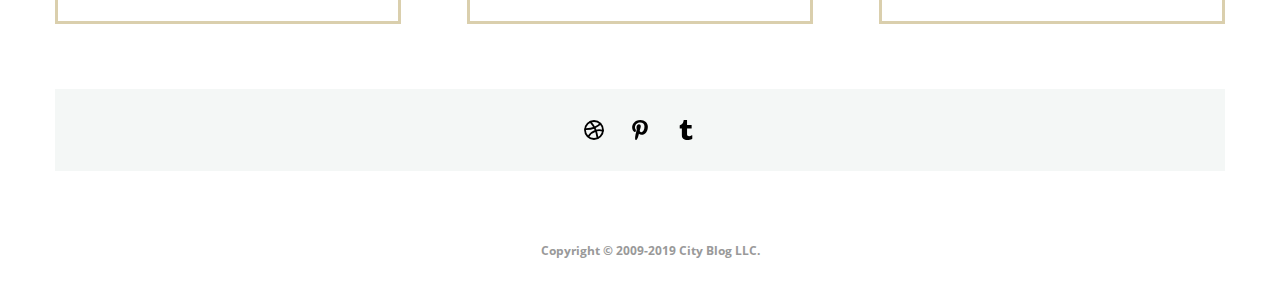
==== commit a07adc93: "Add files via upload" ====
--- a/index.html
+++ b/index.html
@@ -50,7 +50,7 @@
               <a href="#0">
                 <img src="svg/noemi-logo.svg"
                 alt="Блог о творчестве, спорте и образе жизни"
-                     class="header-logo-image">
+                  class="header-logo-image">
                     </a>
                 </div>
                 <h1 class="header-title">Блог о творчестве, спорте и образе жизни</h1>
@@ -533,7 +533,7 @@
       </footer>
 
           <!-- FEEDBACK POPUP -->        
-    <div class="popup-visually-hidden">  
+          <!-- <div class="popup-visually-hidden">  
     <div class="feedback-form" type="button">
       <button class="popup-close" type="button">Закрыть окно</button>
         <div class="popup-header-container">
@@ -571,7 +571,7 @@
     </button> 
   </form>
   </div>
-</div>                     
+</div> -->                     
 
 </body>
 </html>--- a/css/style.css
+++ b/css/style.css
@@ -929,6 +929,28 @@
   font-size: 12px;
   margin-left: 10px;
 }
+.feedback-form::before {
+  width: 18px;
+  height: 18px;
+  top: -27px;
+}
+div.feedback-title {
+  font-size: 13px;
+  margin-top: 15px;
+}
+.feedback-email-signup-item label {
+  padding: 0 20px 0 20px;
+  margin-right: 0px;
+  height: 20px;
+  background-size: 15px 15px;
+  background-position: 0 2px;
+}
+.feedback-email-signup-group {
+  margin: 5px 0 25px 0;
+}
+.feedback-send-button {
+  margin-bottom: 25px;
+}
 }
 
 @media (min-width: 641px) and (max-width: 1200px) {
@@ -1082,7 +1104,6 @@
     margin-left: 5px;
     font-size: 14px;
   }
-  
   .latest-posts {
     margin-top: -18px;
   }
@@ -1226,6 +1247,18 @@
   .footer-copyright {
     padding-top: 40px;
     margin-left: 10px;
+  }
+  .feedback-form::before {
+    width: 26px;
+    height: 26px;
+    top: -34px;
+  }
+  div.feedback-title {
+    font-size: 17px;
+    margin-top: 18px;
+  }
+  .feedback-send-button {
+    margin-bottom: 25px;
   }
   }
 
@@ -1638,45 +1671,6 @@
   font-size: 13px;
 }
 
-@media (min-width: 1200px) {
-  .feedback-form::before {
-    width: 18px;
-    height: 18px;
-    top: -27px;
-  }
-  div.feedback-title {
-    font-size: 13px;
-    margin-top: 15px;
-  }
-  .feedback-email-signup-item label {
-    padding: 0 20px 0 20px;
-    margin-right: 0px;
-    height: 20px;
-    background-size: 15px 15px;
-    background-position: 0 2px;
-  }
-  .feedback-email-signup-group {
-    margin: 5px 0 25px 0;
-  }
-  .feedback-send-button {
-    margin-bottom: 25px;
-  }
-}
-
-@media (min-width: 641px) and (max-width: 1200px) {
-  .feedback-form::before {
-    width: 26px;
-    height: 26px;
-    top: -34px;
-  }
-  div.feedback-title {
-    font-size: 17px;
-    margin-top: 18px;
-  }
-  .feedback-send-button {
-    margin-bottom: 25px;
-  }
-}
 
 @media (max-width: 641px) {
   .feedback-form {
@@ -1695,5 +1689,4 @@
   .feedback-interval {
     background-position: right 15px center;
   }
-}
-
+}